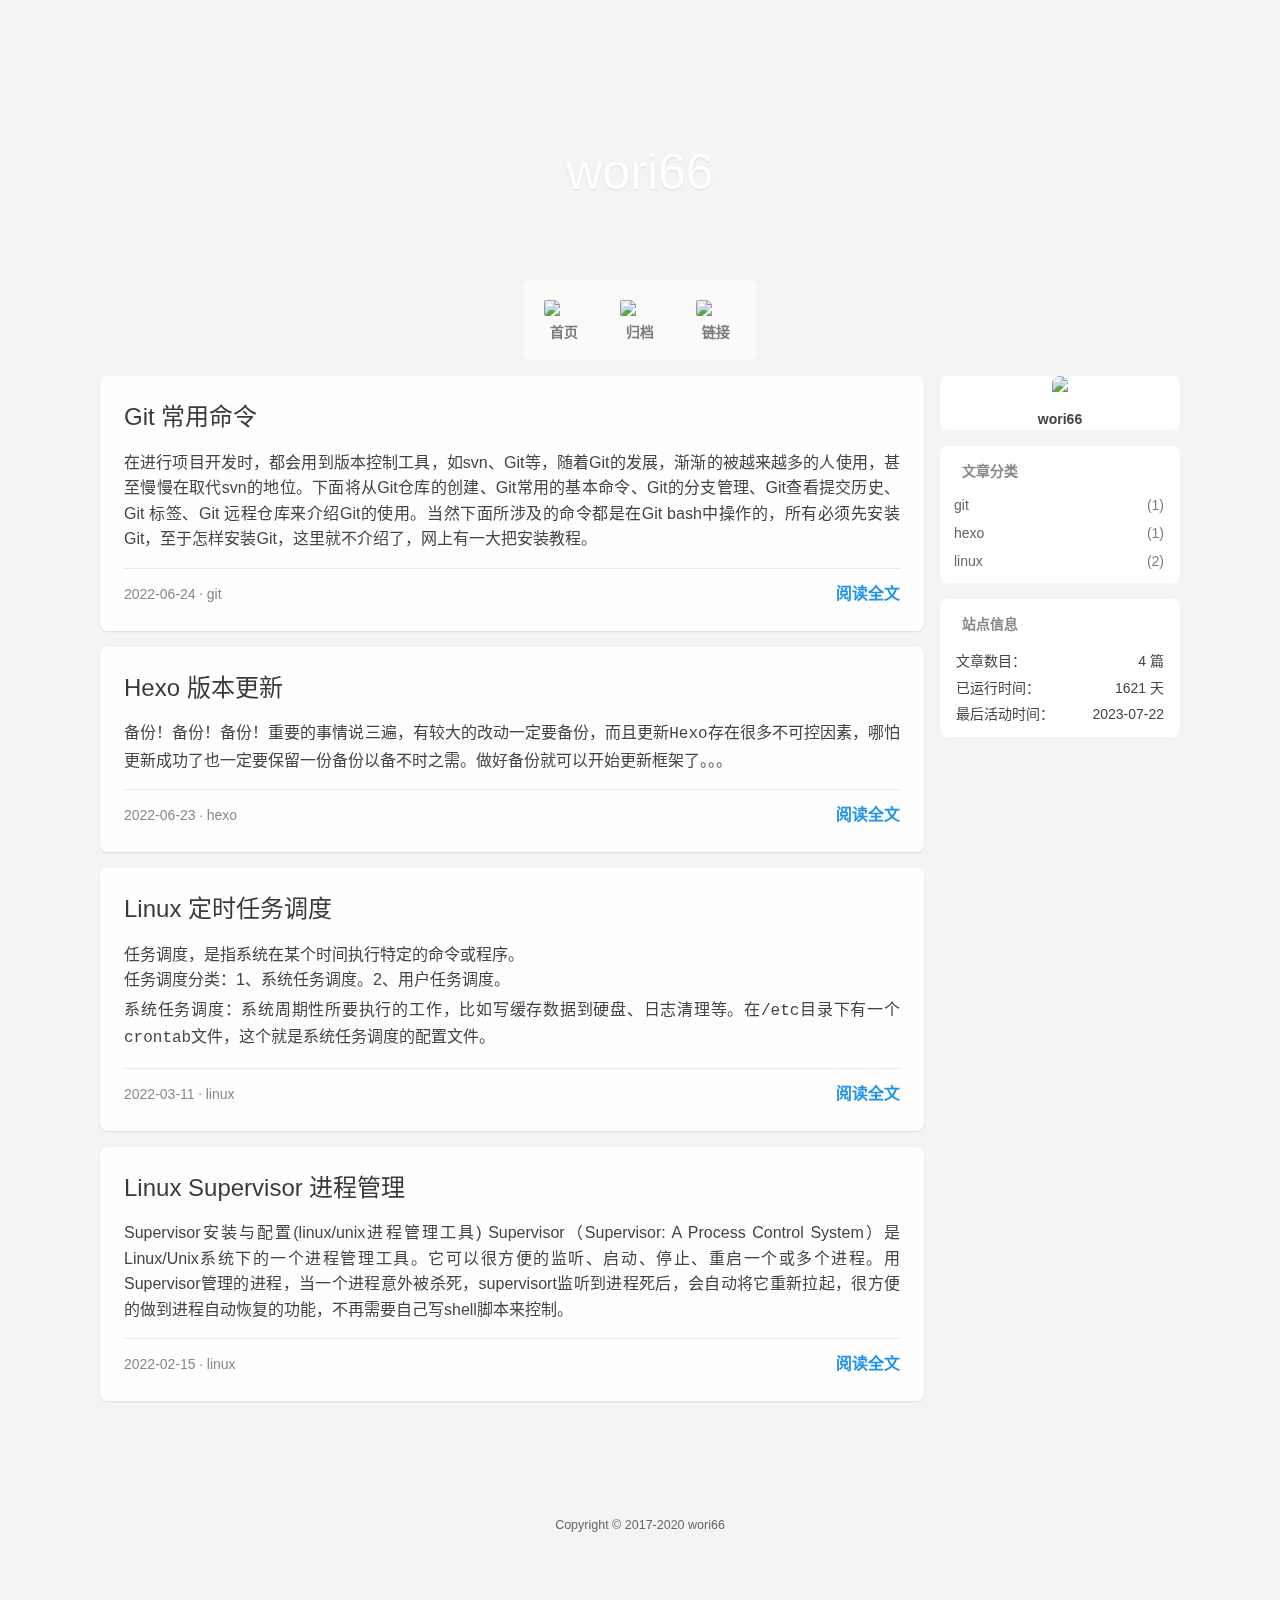
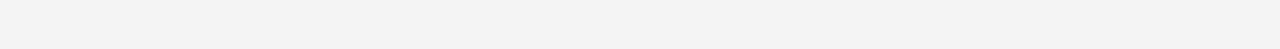
==== index.html @ 9db19bb3 "Site updated: 2023-07-22 08:38:24" ====
<!DOCTYPE html>
<html lang="zh-CN">
    <head hexo-theme='https://github.com/volantis-x/hexo-theme-volantis/#5.7.7'>
  <meta name="generator" content="Hexo 6.3.0">
  <meta name="Volantis" content="5.7.7">
  <meta charset="utf-8">
  <!-- SEO相关 -->
  <meta name="robots" content="index,follow">
  <link rel="canonical" href="https://www.wori66.com/"/>
  <!-- 渲染优化 -->
    <meta http-equiv='x-dns-prefetch-control' content='on' />
      <link rel='dns-prefetch' href='https://unpkg.com'>
      <link rel="preconnect" href="https://unpkg.com" crossorigin>
  <meta name="renderer" content="webkit">
  <meta name="force-rendering" content="webkit">
  <meta http-equiv="X-UA-Compatible" content="IE=Edge,chrome=1">
    <meta http-equiv="Content-Security-Policy" content=" default-src 'self' https:; block-all-mixed-content; upgrade-insecure-requests; base-uri 'self' https:; form-action 'self' https:; worker-src 'self' https:; connect-src 'self' https: *; img-src 'self' data: https: *; media-src 'self' https: *; font-src 'self' data: https: *; frame-src 'self' https: *; manifest-src 'self' https: *; child-src https:; script-src 'self' https: 'unsafe-inline' *; style-src 'self' https: 'unsafe-inline' *; ">
  <meta name="HandheldFriendly" content="True" >
  <meta name="apple-mobile-web-app-capable" content="yes">
  <meta name="viewport" content="width=device-width, initial-scale=1, maximum-scale=5">
  <meta content="black-translucent" name="apple-mobile-web-app-status-bar-style">
  <meta content="telephone=no" name="format-detection">
  <!-- import head_begin begin -->
  <!-- import head_begin end -->
  <!-- Custom Files headBegin begin-->
  
  <!-- Custom Files headBegin end-->
    <link rel="shortcut icon" type='image/x-icon' href="https://miniores.wori66.com/wori66/favicon.ico">
  <link rel="preload" href="/css/style.css" as="style">
  <link rel="preload" href="https://unpkg.com/volantis-static@0.0.1654736714924/media/fonts/VarelaRound/VarelaRound-Regular.ttf" as="font" type="font/ttf" crossorigin="anonymous">
<link rel="preload" href="https://unpkg.com/volantis-static@0.0.1654736714924/media/fonts/UbuntuMono/UbuntuMono-Regular.ttf" as="font" type="font/ttf" crossorigin="anonymous">

  <!-- feed -->
  <!-- 页面元数据 -->
  <title>wori66</title>
  <meta name="keywords" content="">
  <meta desc name="description" content="wori66 - wori66 - wori66">
  <meta property="og:type" content="website">
<meta property="og:title" content="wori66">
<meta property="og:url" content="https://www.wori66.com/index.html">
<meta property="og:site_name" content="wori66">
<meta property="og:locale" content="zh_CN">
<meta property="og:image" content="https://unpkg.com/volantis-static@0.0.1654736714924/media/org.volantis/blog/favicon/android-chrome-192x192.png">
<meta property="article:author" content="wori66">
<meta name="twitter:card" content="summary">
<meta name="twitter:image" content="https://unpkg.com/volantis-static@0.0.1654736714924/media/org.volantis/blog/favicon/android-chrome-192x192.png">
  <style>
    /* 首屏样式 */
    #safearea {
  display: none;
}
:root {
  --color-site-body: #f4f4f4;
  --color-site-bg: #f4f4f4;
  --color-site-inner: #fff;
  --color-site-footer: #666;
  --color-card: #fff;
  --color-text: #444;
  --color-block: #f6f6f6;
  --color-inlinecode: #c74f00;
  --color-codeblock: #fff7ea;
  --color-h1: #3a3a3a;
  --color-h2: #3a3a3a;
  --color-h3: #333;
  --color-h4: #444;
  --color-h5: #555;
  --color-h6: #666;
  --color-p: #444;
  --color-list: #666;
  --color-list-hl: #30ad91;
  --color-meta: #888;
  --color-read-bkg: #e0d8c8;
  --color-read-post: #f8f1e2;
  --color-copyright-bkg: #f5f5f5;
}
* {
  box-sizing: border-box;
  -webkit-box-sizing: border-box;
  -moz-box-sizing: border-box;
  outline: none;
  margin: 0;
  padding: 0;
}
*::-webkit-scrollbar {
  height: 4px;
  width: 4px;
}
*::-webkit-scrollbar-track-piece {
  background: transparent;
}
*::-webkit-scrollbar-thumb {
  background: #3dd9b6;
  cursor: pointer;
  border-radius: 2px;
  -webkit-border-radius: 2px;
}
*::-webkit-scrollbar-thumb:hover {
  background: #ff5722;
}
html {
  color: var(--color-text);
  width: 100%;
  height: 100%;
  font-family: UbuntuMono, "Varela Round", "PingFang SC", "Microsoft YaHei", Helvetica, Arial, Menlo, Monaco, monospace, sans-serif;
  font-size: 16px;
}
html >::-webkit-scrollbar {
  height: 4px;
  width: 4px;
}
html >::-webkit-scrollbar-track-piece {
  background: transparent;
}
html >::-webkit-scrollbar-thumb {
  background: #3dd9b6;
  cursor: pointer;
  border-radius: 2px;
  -webkit-border-radius: 2px;
}
html >::-webkit-scrollbar-thumb:hover {
  background: #ff5722;
}
body {
  background-color: var(--color-site-body);
  text-rendering: optimizelegibility;
  -webkit-tap-highlight-color: rgba(0,0,0,0);
  line-height: 1.6;
  -webkit-text-size-adjust: 100%;
  -ms-text-size-adjust: 100%;
}
body.modal-active {
  overflow: hidden;
}
@media screen and (max-width: 680px) {
  body.modal-active {
    position: fixed;
    top: 0;
    right: 0;
    bottom: 0;
    left: 0;
  }
}
a {
  color: #2092ec;
  cursor: pointer;
  text-decoration: none;
  transition: all 0.28s ease;
  -webkit-transition: all 0.28s ease;
  -khtml-transition: all 0.28s ease;
  -moz-transition: all 0.28s ease;
  -o-transition: all 0.28s ease;
  -ms-transition: all 0.28s ease;
}
a:hover {
  color: #ff5722;
}
a:active,
a:hover {
  outline: 0;
}
ul,
ol {
  padding-left: 0;
}
ul li,
ol li {
  list-style: none;
}
header {
  display: -webkit-box /* OLD - iOS 6-, Safari 3.1-6 */;
  display: -moz-box /* OLD - Firefox 19- (buggy but mostly works) */;
  display: block;
}
img {
  border: 0;
  background: none;
  max-width: 100%;
}
svg:not(:root) {
  overflow: hidden;
}
hr {
  -moz-box-sizing: content-box;
  box-sizing: content-box;
  -webkit-box-sizing: content-box;
  -moz-box-sizing: content-box;
  height: 0;
  border: 0;
  border-radius: 1px;
  -webkit-border-radius: 1px;
  border-bottom: 1px solid rgba(68,68,68,0.1);
}
button,
input {
  color: inherit;
  font: inherit;
  margin: 0;
}
button {
  overflow: visible;
  text-transform: none;
  -webkit-appearance: button;
  cursor: pointer;
}
@supports (backdrop-filter: blur(20px)) {
  .blur {
    background: rgba(255,255,255,0.9) !important;
    backdrop-filter: saturate(200%) blur(20px);
  }
}
.shadow {
  box-shadow: 0 1px 2px 0px rgba(0,0,0,0.1);
  -webkit-box-shadow: 0 1px 2px 0px rgba(0,0,0,0.1);
}
.shadow.floatable {
  transition: all 0.28s ease;
  -webkit-transition: all 0.28s ease;
  -khtml-transition: all 0.28s ease;
  -moz-transition: all 0.28s ease;
  -o-transition: all 0.28s ease;
  -ms-transition: all 0.28s ease;
}
.shadow.floatable:hover {
  box-shadow: 0 2px 4px 0px rgba(0,0,0,0.1), 0 4px 8px 0px rgba(0,0,0,0.1), 0 8px 16px 0px rgba(0,0,0,0.1);
  -webkit-box-shadow: 0 2px 4px 0px rgba(0,0,0,0.1), 0 4px 8px 0px rgba(0,0,0,0.1), 0 8px 16px 0px rgba(0,0,0,0.1);
}
#l_cover {
  min-height: 64px;
}
.cover-wrapper {
  top: 0;
  left: 0;
  max-width: 100%;
  height: 100vh;
  display: -webkit-box /* OLD - iOS 6-, Safari 3.1-6 */;
  display: -moz-box /* OLD - Firefox 19- (buggy but mostly works) */;
  display: -ms-flexbox /* TWEENER - IE 10 */;
  display: -webkit-flex /* NEW - Chrome */;
  display: flex /* NEW, Spec - Opera 12.1, Firefox 20+ */;
  display: flex;
  flex-wrap: nowrap;
  -webkit-flex-wrap: nowrap;
  -khtml-flex-wrap: nowrap;
  -moz-flex-wrap: nowrap;
  -o-flex-wrap: nowrap;
  -ms-flex-wrap: nowrap;
  -webkit-box-direction: normal;
  -moz-box-direction: normal;
  -webkit-box-orient: vertical;
  -moz-box-orient: vertical;
  -webkit-flex-direction: column;
  -ms-flex-direction: column;
  flex-direction: column;
  align-items: center;
  align-self: center;
  align-content: center;
  color: var(--color-site-inner);
  padding: 0 16px;
  user-select: none;
  -webkit-user-select: none;
  -moz-user-select: none;
  -ms-user-select: none;
  position: relative;
  overflow: hidden;
  margin-bottom: -100px;
}
.cover-wrapper .cover-bg {
  position: absolute;
  width: 100%;
  height: 100%;
  background-position: center;
  background-size: cover;
  -webkit-background-size: cover;
  -moz-background-size: cover;
}
.cover-wrapper .cover-bg.lazyload:not(.loaded) {
  opacity: 0;
  -webkit-opacity: 0;
  -moz-opacity: 0;
}
.cover-wrapper .cover-bg.lazyload.loaded {
  animation-delay: 0s;
  animation-duration: 0.5s;
  animation-fill-mode: forwards;
  animation-timing-function: ease-out;
  animation-name: fadeIn;
}
@-moz-keyframes fadeIn {
  0% {
    opacity: 0;
    -webkit-opacity: 0;
    -moz-opacity: 0;
    filter: blur(12px);
    transform: scale(1.02);
    -webkit-transform: scale(1.02);
    -khtml-transform: scale(1.02);
    -moz-transform: scale(1.02);
    -o-transform: scale(1.02);
    -ms-transform: scale(1.02);
  }
  100% {
    opacity: 1;
    -webkit-opacity: 1;
    -moz-opacity: 1;
  }
}
@-webkit-keyframes fadeIn {
  0% {
    opacity: 0;
    -webkit-opacity: 0;
    -moz-opacity: 0;
    filter: blur(12px);
    transform: scale(1.02);
    -webkit-transform: scale(1.02);
    -khtml-transform: scale(1.02);
    -moz-transform: scale(1.02);
    -o-transform: scale(1.02);
    -ms-transform: scale(1.02);
  }
  100% {
    opacity: 1;
    -webkit-opacity: 1;
    -moz-opacity: 1;
  }
}
@-o-keyframes fadeIn {
  0% {
    opacity: 0;
    -webkit-opacity: 0;
    -moz-opacity: 0;
    filter: blur(12px);
    transform: scale(1.02);
    -webkit-transform: scale(1.02);
    -khtml-transform: scale(1.02);
    -moz-transform: scale(1.02);
    -o-transform: scale(1.02);
    -ms-transform: scale(1.02);
  }
  100% {
    opacity: 1;
    -webkit-opacity: 1;
    -moz-opacity: 1;
  }
}
@keyframes fadeIn {
  0% {
    opacity: 0;
    -webkit-opacity: 0;
    -moz-opacity: 0;
    filter: blur(12px);
    transform: scale(1.02);
    -webkit-transform: scale(1.02);
    -khtml-transform: scale(1.02);
    -moz-transform: scale(1.02);
    -o-transform: scale(1.02);
    -ms-transform: scale(1.02);
  }
  100% {
    opacity: 1;
    -webkit-opacity: 1;
    -moz-opacity: 1;
  }
}
.cover-wrapper .cover-body {
  z-index: 1;
  position: relative;
  width: 100%;
  height: 100%;
}
.cover-wrapper#full {
  height: calc(100vh + 100px);
  padding-bottom: 100px;
}
.cover-wrapper#half {
  max-height: 640px;
  min-height: 400px;
  height: calc(36vh - 64px + 200px);
}
.cover-wrapper #scroll-down {
  width: 100%;
  height: 64px;
  position: absolute;
  bottom: 100px;
  text-align: center;
  cursor: pointer;
}
.cover-wrapper #scroll-down .scroll-down-effects {
  color: #fff;
  font-size: 24px;
  line-height: 64px;
  position: absolute;
  width: 24px;
  left: calc(50% - 12px);
  text-shadow: 0 1px 2px rgba(0,0,0,0.1);
  animation: scroll-down-effect 1.5s infinite;
  -webkit-animation: scroll-down-effect 1.5s infinite;
  -khtml-animation: scroll-down-effect 1.5s infinite;
  -moz-animation: scroll-down-effect 1.5s infinite;
  -o-animation: scroll-down-effect 1.5s infinite;
  -ms-animation: scroll-down-effect 1.5s infinite;
}
@-moz-keyframes scroll-down-effect {
  0% {
    top: 0;
    opacity: 1;
    -webkit-opacity: 1;
    -moz-opacity: 1;
  }
  50% {
    top: -16px;
    opacity: 0.4;
    -webkit-opacity: 0.4;
    -moz-opacity: 0.4;
  }
  100% {
    top: 0;
    opacity: 1;
    -webkit-opacity: 1;
    -moz-opacity: 1;
  }
}
@-webkit-keyframes scroll-down-effect {
  0% {
    top: 0;
    opacity: 1;
    -webkit-opacity: 1;
    -moz-opacity: 1;
  }
  50% {
    top: -16px;
    opacity: 0.4;
    -webkit-opacity: 0.4;
    -moz-opacity: 0.4;
  }
  100% {
    top: 0;
    opacity: 1;
    -webkit-opacity: 1;
    -moz-opacity: 1;
  }
}
@-o-keyframes scroll-down-effect {
  0% {
    top: 0;
    opacity: 1;
    -webkit-opacity: 1;
    -moz-opacity: 1;
  }
  50% {
    top: -16px;
    opacity: 0.4;
    -webkit-opacity: 0.4;
    -moz-opacity: 0.4;
  }
  100% {
    top: 0;
    opacity: 1;
    -webkit-opacity: 1;
    -moz-opacity: 1;
  }
}
@keyframes scroll-down-effect {
  0% {
    top: 0;
    opacity: 1;
    -webkit-opacity: 1;
    -moz-opacity: 1;
  }
  50% {
    top: -16px;
    opacity: 0.4;
    -webkit-opacity: 0.4;
    -moz-opacity: 0.4;
  }
  100% {
    top: 0;
    opacity: 1;
    -webkit-opacity: 1;
    -moz-opacity: 1;
  }
}
.cover-wrapper .cover-body {
  margin-top: 64px;
  margin-bottom: 100px;
}
.cover-wrapper .cover-body,
.cover-wrapper .cover-body .top,
.cover-wrapper .cover-body .bottom {
  display: -webkit-box /* OLD - iOS 6-, Safari 3.1-6 */;
  display: -moz-box /* OLD - Firefox 19- (buggy but mostly works) */;
  display: -ms-flexbox /* TWEENER - IE 10 */;
  display: -webkit-flex /* NEW - Chrome */;
  display: flex /* NEW, Spec - Opera 12.1, Firefox 20+ */;
  display: flex;
  -webkit-box-direction: normal;
  -moz-box-direction: normal;
  -webkit-box-orient: vertical;
  -moz-box-orient: vertical;
  -webkit-flex-direction: column;
  -ms-flex-direction: column;
  flex-direction: column;
  align-items: center;
  justify-content: center;
  -webkit-justify-content: center;
  -khtml-justify-content: center;
  -moz-justify-content: center;
  -o-justify-content: center;
  -ms-justify-content: center;
  max-width: 100%;
}
.cover-wrapper .cover-body .bottom {
  margin-top: 32px;
}
.cover-wrapper .cover-body .title {
  font-family: "Varela Round", "PingFang SC", "Microsoft YaHei", Helvetica, Arial, Helvetica, monospace;
  font-size: 3.125rem;
  line-height: 1.2;
  text-shadow: 0 1px 2px rgba(0,0,0,0.1);
}
.cover-wrapper .cover-body .subtitle {
  font-size: 20px;
}
.cover-wrapper .cover-body .logo {
  max-height: 120px;
  max-width: calc(100% - 4 * 16px);
}
@media screen and (min-height: 1024px) {
  .cover-wrapper .cover-body .title {
    font-size: 3rem;
  }
  .cover-wrapper .cover-body .subtitle {
    font-size: 1.05rem;
  }
  .cover-wrapper .cover-body .logo {
    max-height: 150px;
  }
}
.cover-wrapper .cover-body .m_search {
  position: relative;
  max-width: calc(100% - 16px);
  width: 320px;
  vertical-align: middle;
}
.cover-wrapper .cover-body .m_search .form {
  position: relative;
  display: -webkit-box /* OLD - iOS 6-, Safari 3.1-6 */;
  display: -moz-box /* OLD - Firefox 19- (buggy but mostly works) */;
  display: block;
  width: 100%;
}
.cover-wrapper .cover-body .m_search .icon,
.cover-wrapper .cover-body .m_search .input {
  transition: all 0.28s ease;
  -webkit-transition: all 0.28s ease;
  -khtml-transition: all 0.28s ease;
  -moz-transition: all 0.28s ease;
  -o-transition: all 0.28s ease;
  -ms-transition: all 0.28s ease;
}
.cover-wrapper .cover-body .m_search .icon {
  position: absolute;
  display: -webkit-box /* OLD - iOS 6-, Safari 3.1-6 */;
  display: -moz-box /* OLD - Firefox 19- (buggy but mostly works) */;
  display: block;
  line-height: 2.5rem;
  width: 32px;
  top: 0;
  left: 5px;
  color: rgba(68,68,68,0.75);
}
.cover-wrapper .cover-body .m_search .input {
  display: -webkit-box /* OLD - iOS 6-, Safari 3.1-6 */;
  display: -moz-box /* OLD - Firefox 19- (buggy but mostly works) */;
  display: block;
  height: 2.5rem;
  width: 100%;
  box-shadow: none;
  -webkit-box-shadow: none;
  box-sizing: border-box;
  -webkit-box-sizing: border-box;
  -moz-box-sizing: border-box;
  font-size: 0.875rem;
  -webkit-appearance: none;
  padding-left: 36px;
  border-radius: 1.4rem;
  -webkit-border-radius: 1.4rem;
  background: rgba(255,255,255,0.6);
  backdrop-filter: blur(10px);
  border: none;
  color: var(--color-text);
}
@media screen and (max-width: 500px) {
  .cover-wrapper .cover-body .m_search .input {
    padding-left: 36px;
  }
}
.cover-wrapper .cover-body .m_search .input:hover {
  background: rgba(255,255,255,0.8);
}
.cover-wrapper .cover-body .m_search .input:focus {
  background: #fff;
}
.cover-wrapper .list-h {
  display: -webkit-box /* OLD - iOS 6-, Safari 3.1-6 */;
  display: -moz-box /* OLD - Firefox 19- (buggy but mostly works) */;
  display: -ms-flexbox /* TWEENER - IE 10 */;
  display: -webkit-flex /* NEW - Chrome */;
  display: flex /* NEW, Spec - Opera 12.1, Firefox 20+ */;
  display: flex;
  -webkit-box-direction: normal;
  -moz-box-direction: normal;
  -webkit-box-orient: horizontal;
  -moz-box-orient: horizontal;
  -webkit-flex-direction: row;
  -ms-flex-direction: row;
  flex-direction: row;
  flex-wrap: wrap;
  -webkit-flex-wrap: wrap;
  -khtml-flex-wrap: wrap;
  -moz-flex-wrap: wrap;
  -o-flex-wrap: wrap;
  -ms-flex-wrap: wrap;
  align-items: stretch;
  border-radius: 4px;
  -webkit-border-radius: 4px;
  user-select: none;
  -webkit-user-select: none;
  -moz-user-select: none;
  -ms-user-select: none;
}
.cover-wrapper .list-h a {
  -webkit-box-flex: 1;
  -moz-box-flex: 1;
  -webkit-flex: 1 0;
  -ms-flex: 1 0;
  flex: 1 0;
  display: -webkit-box /* OLD - iOS 6-, Safari 3.1-6 */;
  display: -moz-box /* OLD - Firefox 19- (buggy but mostly works) */;
  display: -ms-flexbox /* TWEENER - IE 10 */;
  display: -webkit-flex /* NEW - Chrome */;
  display: flex /* NEW, Spec - Opera 12.1, Firefox 20+ */;
  display: flex;
  font-weight: 600;
}
.cover-wrapper .list-h a img {
  display: -webkit-box /* OLD - iOS 6-, Safari 3.1-6 */;
  display: -moz-box /* OLD - Firefox 19- (buggy but mostly works) */;
  display: block;
  border-radius: 2px;
  -webkit-border-radius: 2px;
  margin: 4px;
  min-width: 40px;
  max-width: 44px;
}
@media screen and (max-width: 768px) {
  .cover-wrapper .list-h a img {
    min-width: 36px;
    max-width: 40px;
  }
}
@media screen and (max-width: 500px) {
  .cover-wrapper .list-h a img {
    margin: 2px 4px;
    min-width: 32px;
    max-width: 36px;
  }
}
@media screen and (max-width: 375px) {
  .cover-wrapper .list-h a img {
    min-width: 28px;
    max-width: 32px;
  }
}
.cover-wrapper {
  max-width: 100%;
}
.cover-wrapper.search .bottom .menu {
  margin-top: 16px;
}
.cover-wrapper.search .bottom .menu .list-h a {
  white-space: nowrap;
  -webkit-box-direction: normal;
  -moz-box-direction: normal;
  -webkit-box-orient: horizontal;
  -moz-box-orient: horizontal;
  -webkit-flex-direction: row;
  -ms-flex-direction: row;
  flex-direction: row;
  align-items: baseline;
  padding: 2px;
  margin: 4px;
  color: var(--color-site-inner);
  opacity: 0.75;
  -webkit-opacity: 0.75;
  -moz-opacity: 0.75;
  text-shadow: 0 1px 2px rgba(0,0,0,0.05);
  border-bottom: 2px solid transparent;
}
.cover-wrapper.search .bottom .menu .list-h a i {
  margin-right: 4px;
}
.cover-wrapper.search .bottom .menu .list-h a p {
  font-size: 0.9375rem;
}
.cover-wrapper.search .bottom .menu .list-h a:hover,
.cover-wrapper.search .bottom .menu .list-h a.active,
.cover-wrapper.search .bottom .menu .list-h a:active {
  opacity: 1;
  -webkit-opacity: 1;
  -moz-opacity: 1;
  border-bottom: 2px solid var(--color-site-inner);
}
.cover-wrapper.dock .menu,
.cover-wrapper.featured .menu,
.cover-wrapper.focus .menu {
  border-radius: 6px;
  -webkit-border-radius: 6px;
}
.cover-wrapper.dock .menu .list-h a,
.cover-wrapper.featured .menu .list-h a,
.cover-wrapper.focus .menu .list-h a {
  -webkit-box-direction: normal;
  -moz-box-direction: normal;
  -webkit-box-orient: vertical;
  -moz-box-orient: vertical;
  -webkit-flex-direction: column;
  -ms-flex-direction: column;
  flex-direction: column;
  align-items: center;
  padding: 12px;
  line-height: 24px;
  border-radius: 4px;
  -webkit-border-radius: 4px;
  border-bottom: none;
  text-align: center;
  align-content: flex-end;
  color: rgba(68,68,68,0.7);
  font-size: 1.5rem;
}
@media screen and (max-width: 500px) {
  .cover-wrapper.dock .menu .list-h a,
  .cover-wrapper.featured .menu .list-h a,
  .cover-wrapper.focus .menu .list-h a {
    padding: 12px 8px;
  }
}
.cover-wrapper.dock .menu .list-h a i,
.cover-wrapper.featured .menu .list-h a i,
.cover-wrapper.focus .menu .list-h a i {
  margin: 8px;
}
.cover-wrapper.dock .menu .list-h a p,
.cover-wrapper.featured .menu .list-h a p,
.cover-wrapper.focus .menu .list-h a p {
  font-size: 0.875rem;
}
.cover-wrapper.dock .menu .list-h a.active,
.cover-wrapper.featured .menu .list-h a.active,
.cover-wrapper.focus .menu .list-h a.active {
  background: var(--color-card);
  backdrop-filter: none;
}
.cover-wrapper.dock .menu .list-h a.active i,
.cover-wrapper.featured .menu .list-h a.active i,
.cover-wrapper.focus .menu .list-h a.active i,
.cover-wrapper.dock .menu .list-h a.active i+p,
.cover-wrapper.featured .menu .list-h a.active i+p,
.cover-wrapper.focus .menu .list-h a.active i+p {
  color: #3dd9b6;
}
.cover-wrapper.dock .menu .list-h a.active img+p,
.cover-wrapper.featured .menu .list-h a.active img+p,
.cover-wrapper.focus .menu .list-h a.active img+p {
  color: var(--color-text);
}
.cover-wrapper.dock .menu .list-h a:hover,
.cover-wrapper.featured .menu .list-h a:hover,
.cover-wrapper.focus .menu .list-h a:hover {
  background: var(--color-card);
}
.cover-wrapper.dock .top {
  margin-bottom: 48px;
}
.cover-wrapper.dock .menu {
  background: rgba(255,255,255,0.5);
  position: absolute;
  bottom: 0;
  max-width: 100%;
}
.cover-wrapper.dock .menu .list-h {
  flex-wrap: nowrap;
  -webkit-flex-wrap: nowrap;
  -khtml-flex-wrap: nowrap;
  -moz-flex-wrap: nowrap;
  -o-flex-wrap: nowrap;
  -ms-flex-wrap: nowrap;
  margin: 4px;
}
.cover-wrapper.dock .menu .list-h a+a {
  margin-left: 4px;
}
@media screen and (max-width: 500px) {
  .cover-wrapper.dock .menu .list-h {
    overflow-x: scroll;
  }
  .cover-wrapper.dock .menu .list-h::-webkit-scrollbar {
    height: 0;
    width: 0;
  }
  .cover-wrapper.dock .menu .list-h::-webkit-scrollbar-track-piece {
    background: transparent;
  }
  .cover-wrapper.dock .menu .list-h::-webkit-scrollbar-thumb {
    background: #3dd9b6;
    cursor: pointer;
    border-radius: 0;
    -webkit-border-radius: 0;
  }
  .cover-wrapper.dock .menu .list-h::-webkit-scrollbar-thumb:hover {
    background: #ff5722;
  }
}
@supports (backdrop-filter: blur(20px)) {
  .cover-wrapper.dock .menu {
    background: rgba(255,255,255,0.5);
    backdrop-filter: saturate(200%) blur(20px);
  }
}
@font-face {
  font-family: 'UbuntuMono';
  src: url("https://unpkg.com/volantis-static@0.0.1654736714924/media/fonts/UbuntuMono/UbuntuMono-Regular.ttf");
  font-weight: 'normal';
  font-style: 'normal';
  font-display: swap;
}
@font-face {
  font-family: 'Varela Round';
  src: url("https://unpkg.com/volantis-static@0.0.1654736714924/media/fonts/VarelaRound/VarelaRound-Regular.ttf");
  font-weight: 'normal';
  font-style: 'normal';
  font-display: swap;
}
.l_header {
  position: fixed;
  z-index: 1000;
  top: 0;
  width: 100%;
  height: 64px;
  background: var(--color-card);
  box-shadow: 0 1px 2px 0px rgba(0,0,0,0.1);
  -webkit-box-shadow: 0 1px 2px 0px rgba(0,0,0,0.1);
}
.l_header.auto {
  transition: opacity 0.4s ease;
  -webkit-transition: opacity 0.4s ease;
  -khtml-transition: opacity 0.4s ease;
  -moz-transition: opacity 0.4s ease;
  -o-transition: opacity 0.4s ease;
  -ms-transition: opacity 0.4s ease;
  visibility: hidden;
}
.l_header.auto.show {
  opacity: 1 !important;
  -webkit-opacity: 1 !important;
  -moz-opacity: 1 !important;
  visibility: visible;
}
.l_header .container {
  margin-left: 16px;
  margin-right: 16px;
}
.l_header #wrapper {
  height: 100%;
  user-select: none;
  -webkit-user-select: none;
  -moz-user-select: none;
  -ms-user-select: none;
}
.l_header #wrapper .nav-main,
.l_header #wrapper .nav-sub {
  display: -webkit-box /* OLD - iOS 6-, Safari 3.1-6 */;
  display: -moz-box /* OLD - Firefox 19- (buggy but mostly works) */;
  display: -ms-flexbox /* TWEENER - IE 10 */;
  display: -webkit-flex /* NEW - Chrome */;
  display: flex /* NEW, Spec - Opera 12.1, Firefox 20+ */;
  display: flex;
  flex-wrap: nowrap;
  -webkit-flex-wrap: nowrap;
  -khtml-flex-wrap: nowrap;
  -moz-flex-wrap: nowrap;
  -o-flex-wrap: nowrap;
  -ms-flex-wrap: nowrap;
  justify-content: space-between;
  -webkit-justify-content: space-between;
  -khtml-justify-content: space-between;
  -moz-justify-content: space-between;
  -o-justify-content: space-between;
  -ms-justify-content: space-between;
  align-items: center;
}
.l_header #wrapper .nav-main {
  transition: all 0.28s ease;
  -webkit-transition: all 0.28s ease;
  -khtml-transition: all 0.28s ease;
  -moz-transition: all 0.28s ease;
  -o-transition: all 0.28s ease;
  -ms-transition: all 0.28s ease;
}
.l_header #wrapper.sub .nav-main {
  transform: translateY(-64px);
  -webkit-transform: translateY(-64px);
  -khtml-transform: translateY(-64px);
  -moz-transform: translateY(-64px);
  -o-transform: translateY(-64px);
  -ms-transform: translateY(-64px);
}
.l_header #wrapper .nav-sub {
  transition: all 0.28s ease;
  -webkit-transition: all 0.28s ease;
  -khtml-transition: all 0.28s ease;
  -moz-transition: all 0.28s ease;
  -o-transition: all 0.28s ease;
  -ms-transition: all 0.28s ease;
  opacity: 0;
  -webkit-opacity: 0;
  -moz-opacity: 0;
  height: 64px;
  width: calc(100% - 2 * 16px);
  position: absolute;
}
.l_header #wrapper .nav-sub ::-webkit-scrollbar {
  display: -webkit-box /* OLD - iOS 6-, Safari 3.1-6 */;
  display: -moz-box /* OLD - Firefox 19- (buggy but mostly works) */;
  display: none;
}
@media screen and (min-width: 2048px) {
  .l_header #wrapper .nav-sub {
    max-width: 55vw;
    margin: auto;
  }
}
.l_header #wrapper.sub .nav-sub {
  opacity: 1;
  -webkit-opacity: 1;
  -moz-opacity: 1;
}
.l_header #wrapper .title {
  position: relative;
  color: var(--color-text);
  padding-left: 24px;
  max-height: 64px;
}
.l_header #wrapper .nav-main .title {
  white-space: nowrap;
  overflow: hidden;
  text-overflow: ellipsis;
  flex-shrink: 0;
  line-height: 64px;
  padding: 0 24px;
  font-size: 1.25rem;
  font-family: "Varela Round", "PingFang SC", "Microsoft YaHei", Helvetica, Arial, Helvetica, monospace;
}
.l_header #wrapper .nav-main .title img {
  height: 64px;
}
.l_header .nav-sub {
  max-width: 1080px;
  margin: auto;
}
.l_header .nav-sub .title {
  font-weight: bold;
  font-family: UbuntuMono, "Varela Round", "PingFang SC", "Microsoft YaHei", Helvetica, Arial, Menlo, Monaco, monospace, sans-serif;
  line-height: 1.2;
  max-height: 64px;
  white-space: normal;
  flex-shrink: 1;
}
.l_header .switcher {
  display: -webkit-box /* OLD - iOS 6-, Safari 3.1-6 */;
  display: -moz-box /* OLD - Firefox 19- (buggy but mostly works) */;
  display: none;
  line-height: 64px;
  align-items: center;
}
.l_header .switcher .s-toc {
  display: -webkit-box /* OLD - iOS 6-, Safari 3.1-6 */;
  display: -moz-box /* OLD - Firefox 19- (buggy but mostly works) */;
  display: none;
}
@media screen and (max-width: 768px) {
  .l_header .switcher .s-toc {
    display: -webkit-box /* OLD - iOS 6-, Safari 3.1-6 */;
    display: -moz-box /* OLD - Firefox 19- (buggy but mostly works) */;
    display: -ms-flexbox /* TWEENER - IE 10 */;
    display: -webkit-flex /* NEW - Chrome */;
    display: flex /* NEW, Spec - Opera 12.1, Firefox 20+ */;
    display: flex;
  }
}
.l_header .switcher >li {
  height: 48px;
  transition: all 0.28s ease;
  -webkit-transition: all 0.28s ease;
  -khtml-transition: all 0.28s ease;
  -moz-transition: all 0.28s ease;
  -o-transition: all 0.28s ease;
  -ms-transition: all 0.28s ease;
  margin: 2px;
}
@media screen and (max-width: 500px) {
  .l_header .switcher >li {
    margin: 0 1px;
    height: 48px;
  }
}
.l_header .switcher >li >a {
  display: -webkit-box /* OLD - iOS 6-, Safari 3.1-6 */;
  display: -moz-box /* OLD - Firefox 19- (buggy but mostly works) */;
  display: -ms-flexbox /* TWEENER - IE 10 */;
  display: -webkit-flex /* NEW - Chrome */;
  display: flex /* NEW, Spec - Opera 12.1, Firefox 20+ */;
  display: flex;
  justify-content: center;
  -webkit-justify-content: center;
  -khtml-justify-content: center;
  -moz-justify-content: center;
  -o-justify-content: center;
  -ms-justify-content: center;
  align-items: center;
  width: 48px;
  height: 48px;
  padding: 0.85em 1.1em;
  border-radius: 100px;
  -webkit-border-radius: 100px;
  border: none;
  transition: all 0.28s ease;
  -webkit-transition: all 0.28s ease;
  -khtml-transition: all 0.28s ease;
  -moz-transition: all 0.28s ease;
  -o-transition: all 0.28s ease;
  -ms-transition: all 0.28s ease;
  color: #3dd9b6;
}
.l_header .switcher >li >a:hover {
  border: none;
}
.l_header .switcher >li >a.active,
.l_header .switcher >li >a:active {
  border: none;
  background: var(--color-site-bg);
}
@media screen and (max-width: 500px) {
  .l_header .switcher >li >a {
    width: 36px;
    height: 48px;
  }
}
.l_header .nav-sub .switcher {
  display: -webkit-box /* OLD - iOS 6-, Safari 3.1-6 */;
  display: -moz-box /* OLD - Firefox 19- (buggy but mostly works) */;
  display: -ms-flexbox /* TWEENER - IE 10 */;
  display: -webkit-flex /* NEW - Chrome */;
  display: flex /* NEW, Spec - Opera 12.1, Firefox 20+ */;
  display: flex;
}
.l_header .m_search {
  display: -webkit-box /* OLD - iOS 6-, Safari 3.1-6 */;
  display: -moz-box /* OLD - Firefox 19- (buggy but mostly works) */;
  display: -ms-flexbox /* TWEENER - IE 10 */;
  display: -webkit-flex /* NEW - Chrome */;
  display: flex /* NEW, Spec - Opera 12.1, Firefox 20+ */;
  display: flex;
  height: 64px;
  width: 240px;
  transition: all 0.28s ease;
  -webkit-transition: all 0.28s ease;
  -khtml-transition: all 0.28s ease;
  -moz-transition: all 0.28s ease;
  -o-transition: all 0.28s ease;
  -ms-transition: all 0.28s ease;
}
@media screen and (max-width: 1024px) {
  .l_header .m_search {
    width: 44px;
    min-width: 44px;
  }
  .l_header .m_search input::placeholder {
    opacity: 0;
    -webkit-opacity: 0;
    -moz-opacity: 0;
  }
  .l_header .m_search:hover {
    width: 240px;
  }
  .l_header .m_search:hover input::placeholder {
    opacity: 1;
    -webkit-opacity: 1;
    -moz-opacity: 1;
  }
}
@media screen and (min-width: 500px) {
  .l_header .m_search:hover .input {
    width: 100%;
  }
  .l_header .m_search:hover .input::placeholder {
    opacity: 1;
    -webkit-opacity: 1;
    -moz-opacity: 1;
  }
}
@media screen and (max-width: 500px) {
  .l_header .m_search {
    min-width: 0;
  }
  .l_header .m_search input::placeholder {
    opacity: 1;
    -webkit-opacity: 1;
    -moz-opacity: 1;
  }
}
.l_header .m_search .form {
  position: relative;
  display: -webkit-box /* OLD - iOS 6-, Safari 3.1-6 */;
  display: -moz-box /* OLD - Firefox 19- (buggy but mostly works) */;
  display: -ms-flexbox /* TWEENER - IE 10 */;
  display: -webkit-flex /* NEW - Chrome */;
  display: flex /* NEW, Spec - Opera 12.1, Firefox 20+ */;
  display: flex;
  width: 100%;
  align-items: center;
}
.l_header .m_search .icon {
  position: absolute;
  width: 36px;
  left: 5px;
  color: var(--color-meta);
}
@media screen and (max-width: 500px) {
  .l_header .m_search .icon {
    display: -webkit-box /* OLD - iOS 6-, Safari 3.1-6 */;
    display: -moz-box /* OLD - Firefox 19- (buggy but mostly works) */;
    display: none;
  }
}
.l_header .m_search .input {
  display: -webkit-box /* OLD - iOS 6-, Safari 3.1-6 */;
  display: -moz-box /* OLD - Firefox 19- (buggy but mostly works) */;
  display: block;
  padding-top: 8px;
  padding-bottom: 8px;
  line-height: 1.3;
  width: 100%;
  color: var(--color-text);
  background: #fafafa;
  box-shadow: none;
  -webkit-box-shadow: none;
  box-sizing: border-box;
  -webkit-box-sizing: border-box;
  -moz-box-sizing: border-box;
  padding-left: 40px;
  font-size: 0.875rem;
  border-radius: 8px;
  -webkit-border-radius: 8px;
  border: none;
  transition: all 0.28s ease;
  -webkit-transition: all 0.28s ease;
  -khtml-transition: all 0.28s ease;
  -moz-transition: all 0.28s ease;
  -o-transition: all 0.28s ease;
  -ms-transition: all 0.28s ease;
}
@media screen and (min-width: 500px) {
  .l_header .m_search .input:focus {
    box-shadow: 0 4px 8px 0px rgba(0,0,0,0.1);
    -webkit-box-shadow: 0 4px 8px 0px rgba(0,0,0,0.1);
  }
}
@media screen and (max-width: 500px) {
  .l_header .m_search .input {
    background: var(--color-block);
    padding-left: 8px;
    border: none;
  }
  .l_header .m_search .input:hover,
  .l_header .m_search .input:focus {
    border: none;
  }
}
@media (max-width: 500px) {
  .l_header .m_search {
    left: 0;
    width: 0;
    overflow: hidden;
    position: absolute;
    background: #fff;
    transition: all 0.28s ease;
    -webkit-transition: all 0.28s ease;
    -khtml-transition: all 0.28s ease;
    -moz-transition: all 0.28s ease;
    -o-transition: all 0.28s ease;
    -ms-transition: all 0.28s ease;
  }
  .l_header .m_search .input {
    border-radius: 32px;
    -webkit-border-radius: 32px;
    margin-left: 16px;
    padding-left: 16px;
  }
  .l_header.z_search-open .m_search {
    width: 100%;
  }
  .l_header.z_search-open .m_search .input {
    width: calc(100% - 120px);
  }
}
ul.m-pc >li>a {
  color: inherit;
  border-bottom: 2px solid transparent;
}
ul.m-pc >li>a:active,
ul.m-pc >li>a.active {
  border-bottom: 2px solid #3dd9b6;
}
ul.m-pc li:hover >ul.list-v,
ul.list-v li:hover >ul.list-v {
  display: -webkit-box /* OLD - iOS 6-, Safari 3.1-6 */;
  display: -moz-box /* OLD - Firefox 19- (buggy but mostly works) */;
  display: block;
}
ul.nav-list-h {
  display: -webkit-box /* OLD - iOS 6-, Safari 3.1-6 */;
  display: -moz-box /* OLD - Firefox 19- (buggy but mostly works) */;
  display: -ms-flexbox /* TWEENER - IE 10 */;
  display: -webkit-flex /* NEW - Chrome */;
  display: flex /* NEW, Spec - Opera 12.1, Firefox 20+ */;
  display: flex;
  align-items: stretch;
}
ul.nav-list-h>li {
  position: relative;
  justify-content: center;
  -webkit-justify-content: center;
  -khtml-justify-content: center;
  -moz-justify-content: center;
  -o-justify-content: center;
  -ms-justify-content: center;
  height: 100%;
  line-height: 2.4;
  border-radius: 4px;
  -webkit-border-radius: 4px;
}
ul.nav-list-h>li >a {
  -webkit-font-smoothing: antialiased;
  -moz-osx-font-smoothing: grayscale;
  font-weight: 600;
}
ul.list-v {
  z-index: 1;
  display: -webkit-box /* OLD - iOS 6-, Safari 3.1-6 */;
  display: -moz-box /* OLD - Firefox 19- (buggy but mostly works) */;
  display: none;
  position: absolute;
  background: var(--color-card);
  box-shadow: 0 2px 4px 0px rgba(0,0,0,0.08), 0 4px 8px 0px rgba(0,0,0,0.08), 0 8px 16px 0px rgba(0,0,0,0.08);
  -webkit-box-shadow: 0 2px 4px 0px rgba(0,0,0,0.08), 0 4px 8px 0px rgba(0,0,0,0.08), 0 8px 16px 0px rgba(0,0,0,0.08);
  margin-top: -6px;
  border-radius: 4px;
  -webkit-border-radius: 4px;
  padding: 8px 0;
}
ul.list-v.show {
  display: -webkit-box /* OLD - iOS 6-, Safari 3.1-6 */;
  display: -moz-box /* OLD - Firefox 19- (buggy but mostly works) */;
  display: block;
}
ul.list-v hr {
  margin-top: 8px;
  margin-bottom: 8px;
}
ul.list-v >li {
  white-space: nowrap;
  word-break: keep-all;
}
ul.list-v >li.header {
  font-size: 0.78125rem;
  font-weight: bold;
  line-height: 2em;
  color: var(--color-meta);
  margin: 8px 16px 4px;
}
ul.list-v >li.header i {
  margin-right: 8px;
}
ul.list-v >li ul {
  margin-left: 0;
  display: -webkit-box /* OLD - iOS 6-, Safari 3.1-6 */;
  display: -moz-box /* OLD - Firefox 19- (buggy but mostly works) */;
  display: none;
  margin-top: -40px;
}
ul.list-v .aplayer-container {
  min-height: 64px;
  padding: 6px 16px;
}
ul.list-v >li>a {
  transition: all 0.28s ease;
  -webkit-transition: all 0.28s ease;
  -khtml-transition: all 0.28s ease;
  -moz-transition: all 0.28s ease;
  -o-transition: all 0.28s ease;
  -ms-transition: all 0.28s ease;
  display: -webkit-box /* OLD - iOS 6-, Safari 3.1-6 */;
  display: -moz-box /* OLD - Firefox 19- (buggy but mostly works) */;
  display: block;
  color: var(--color-list);
  font-size: 0.875rem;
  font-weight: bold;
  line-height: 36px;
  padding: 0 20px 0 16px;
  text-overflow: ellipsis;
  margin: 0 4px;
  border-radius: 4px;
  -webkit-border-radius: 4px;
}
@media screen and (max-width: 1024px) {
  ul.list-v >li>a {
    line-height: 40px;
  }
}
ul.list-v >li>a >i {
  margin-right: 8px;
}
ul.list-v >li>a:active,
ul.list-v >li>a.active {
  color: var(--color-list-hl);
}
ul.list-v >li>a:hover {
  color: var(--color-list-hl);
  background: var(--color-site-bg);
}
.l_header .menu >ul>li>a {
  display: -webkit-box /* OLD - iOS 6-, Safari 3.1-6 */;
  display: -moz-box /* OLD - Firefox 19- (buggy but mostly works) */;
  display: block;
  padding: 0 8px;
}
.l_header .menu >ul>li>a >i {
  margin-right: 4px;
}
.l_header ul.nav-list-h>li {
  color: var(--color-list);
  line-height: 64px;
}
.l_header ul.nav-list-h>li >a {
  max-height: 64px;
  overflow: hidden;
  color: inherit;
}
.l_header ul.nav-list-h>li >a:active,
.l_header ul.nav-list-h>li >a.active {
  color: #3dd9b6;
}
.l_header ul.nav-list-h>li:hover>a {
  color: var(--color-list-hl);
}
.l_header ul.nav-list-h>li i.music {
  animation: rotate-effect 1.5s linear infinite;
  -webkit-animation: rotate-effect 1.5s linear infinite;
  -khtml-animation: rotate-effect 1.5s linear infinite;
  -moz-animation: rotate-effect 1.5s linear infinite;
  -o-animation: rotate-effect 1.5s linear infinite;
  -ms-animation: rotate-effect 1.5s linear infinite;
}
@-moz-keyframes rotate-effect {
  0% {
    transform: rotate(0);
    -webkit-transform: rotate(0);
    -khtml-transform: rotate(0);
    -moz-transform: rotate(0);
    -o-transform: rotate(0);
    -ms-transform: rotate(0);
  }
  25% {
    transform: rotate(90deg);
    -webkit-transform: rotate(90deg);
    -khtml-transform: rotate(90deg);
    -moz-transform: rotate(90deg);
    -o-transform: rotate(90deg);
    -ms-transform: rotate(90deg);
  }
  50% {
    transform: rotate(180deg);
    -webkit-transform: rotate(180deg);
    -khtml-transform: rotate(180deg);
    -moz-transform: rotate(180deg);
    -o-transform: rotate(180deg);
    -ms-transform: rotate(180deg);
  }
  75% {
    transform: rotate(270deg);
    -webkit-transform: rotate(270deg);
    -khtml-transform: rotate(270deg);
    -moz-transform: rotate(270deg);
    -o-transform: rotate(270deg);
    -ms-transform: rotate(270deg);
  }
  100% {
    transform: rotate(360deg);
    -webkit-transform: rotate(360deg);
    -khtml-transform: rotate(360deg);
    -moz-transform: rotate(360deg);
    -o-transform: rotate(360deg);
    -ms-transform: rotate(360deg);
  }
}
@-webkit-keyframes rotate-effect {
  0% {
    transform: rotate(0);
    -webkit-transform: rotate(0);
    -khtml-transform: rotate(0);
    -moz-transform: rotate(0);
    -o-transform: rotate(0);
    -ms-transform: rotate(0);
  }
  25% {
    transform: rotate(90deg);
    -webkit-transform: rotate(90deg);
    -khtml-transform: rotate(90deg);
    -moz-transform: rotate(90deg);
    -o-transform: rotate(90deg);
    -ms-transform: rotate(90deg);
  }
  50% {
    transform: rotate(180deg);
    -webkit-transform: rotate(180deg);
    -khtml-transform: rotate(180deg);
    -moz-transform: rotate(180deg);
    -o-transform: rotate(180deg);
    -ms-transform: rotate(180deg);
  }
  75% {
    transform: rotate(270deg);
    -webkit-transform: rotate(270deg);
    -khtml-transform: rotate(270deg);
    -moz-transform: rotate(270deg);
    -o-transform: rotate(270deg);
    -ms-transform: rotate(270deg);
  }
  100% {
    transform: rotate(360deg);
    -webkit-transform: rotate(360deg);
    -khtml-transform: rotate(360deg);
    -moz-transform: rotate(360deg);
    -o-transform: rotate(360deg);
    -ms-transform: rotate(360deg);
  }
}
@-o-keyframes rotate-effect {
  0% {
    transform: rotate(0);
    -webkit-transform: rotate(0);
    -khtml-transform: rotate(0);
    -moz-transform: rotate(0);
    -o-transform: rotate(0);
    -ms-transform: rotate(0);
  }
  25% {
    transform: rotate(90deg);
    -webkit-transform: rotate(90deg);
    -khtml-transform: rotate(90deg);
    -moz-transform: rotate(90deg);
    -o-transform: rotate(90deg);
    -ms-transform: rotate(90deg);
  }
  50% {
    transform: rotate(180deg);
    -webkit-transform: rotate(180deg);
    -khtml-transform: rotate(180deg);
    -moz-transform: rotate(180deg);
    -o-transform: rotate(180deg);
    -ms-transform: rotate(180deg);
  }
  75% {
    transform: rotate(270deg);
    -webkit-transform: rotate(270deg);
    -khtml-transform: rotate(270deg);
    -moz-transform: rotate(270deg);
    -o-transform: rotate(270deg);
    -ms-transform: rotate(270deg);
  }
  100% {
    transform: rotate(360deg);
    -webkit-transform: rotate(360deg);
    -khtml-transform: rotate(360deg);
    -moz-transform: rotate(360deg);
    -o-transform: rotate(360deg);
    -ms-transform: rotate(360deg);
  }
}
@keyframes rotate-effect {
  0% {
    transform: rotate(0);
    -webkit-transform: rotate(0);
    -khtml-transform: rotate(0);
    -moz-transform: rotate(0);
    -o-transform: rotate(0);
    -ms-transform: rotate(0);
  }
  25% {
    transform: rotate(90deg);
    -webkit-transform: rotate(90deg);
    -khtml-transform: rotate(90deg);
    -moz-transform: rotate(90deg);
    -o-transform: rotate(90deg);
    -ms-transform: rotate(90deg);
  }
  50% {
    transform: rotate(180deg);
    -webkit-transform: rotate(180deg);
    -khtml-transform: rotate(180deg);
    -moz-transform: rotate(180deg);
    -o-transform: rotate(180deg);
    -ms-transform: rotate(180deg);
  }
  75% {
    transform: rotate(270deg);
    -webkit-transform: rotate(270deg);
    -khtml-transform: rotate(270deg);
    -moz-transform: rotate(270deg);
    -o-transform: rotate(270deg);
    -ms-transform: rotate(270deg);
  }
  100% {
    transform: rotate(360deg);
    -webkit-transform: rotate(360deg);
    -khtml-transform: rotate(360deg);
    -moz-transform: rotate(360deg);
    -o-transform: rotate(360deg);
    -ms-transform: rotate(360deg);
  }
}
.menu-phone li ul.list-v {
  right: calc(100% - 0.5 * 16px);
}
.menu-phone li ul.list-v ul {
  right: calc(100% - 0.5 * 16px);
}
#wrapper {
  max-width: 1080px;
  margin: auto;
}
@media screen and (min-width: 2048px) {
  #wrapper {
    max-width: 55vw;
  }
}
#wrapper .menu {
  -webkit-box-flex: 1;
  -moz-box-flex: 1;
  -webkit-flex: 1 1;
  -ms-flex: 1 1;
  flex: 1 1;
  margin: 0 16px 0 0;
}
#wrapper .menu .list-v ul {
  left: calc(100% - 0.5 * 16px);
}
.menu-phone {
  display: -webkit-box /* OLD - iOS 6-, Safari 3.1-6 */;
  display: -moz-box /* OLD - Firefox 19- (buggy but mostly works) */;
  display: none;
  margin-top: 16px;
  right: 8px;
  transition: all 0.28s ease;
  -webkit-transition: all 0.28s ease;
  -khtml-transition: all 0.28s ease;
  -moz-transition: all 0.28s ease;
  -o-transition: all 0.28s ease;
  -ms-transition: all 0.28s ease;
}
.menu-phone ul {
  right: calc(100% - 0.5 * 16px);
}
@media screen and (max-width: 500px) {
  .menu-phone {
    display: -webkit-box /* OLD - iOS 6-, Safari 3.1-6 */;
    display: -moz-box /* OLD - Firefox 19- (buggy but mostly works) */;
    display: block;
  }
}
.l_header {
  max-width: 65vw;
  left: calc((100% - 65vw) * 0.5);
  border-bottom-left-radius: 8px;
  border-bottom-right-radius: 8px;
}
@media screen and (max-width: 2048px) {
  .l_header {
    max-width: 1112px;
    left: calc((100% - 1112px) * 0.5);
  }
}
@media screen and (max-width: 1112px) {
  .l_header {
    left: 0;
    border-radius: 0;
    -webkit-border-radius: 0;
    max-width: 100%;
  }
}
@media screen and (max-width: 500px) {
  .l_header .container {
    margin-left: 0;
    margin-right: 0;
  }
  .l_header #wrapper .nav-main .title {
    padding-left: 16px;
    padding-right: 16px;
  }
  .l_header #wrapper .nav-sub {
    width: 100%;
  }
  .l_header #wrapper .nav-sub .title {
    overflow-y: scroll;
    margin-top: 2px;
    padding: 8px 16px;
  }
  .l_header #wrapper .switcher {
    display: -webkit-box /* OLD - iOS 6-, Safari 3.1-6 */;
    display: -moz-box /* OLD - Firefox 19- (buggy but mostly works) */;
    display: -ms-flexbox /* TWEENER - IE 10 */;
    display: -webkit-flex /* NEW - Chrome */;
    display: flex /* NEW, Spec - Opera 12.1, Firefox 20+ */;
    display: flex;
    margin-right: 8px;
  }
  .l_header .menu {
    display: -webkit-box /* OLD - iOS 6-, Safari 3.1-6 */;
    display: -moz-box /* OLD - Firefox 19- (buggy but mostly works) */;
    display: none;
  }
}
@media screen and (max-width: 500px) {
  .list-v li {
    max-width: 270px;
  }
}
#u-search {
  display: -webkit-box /* OLD - iOS 6-, Safari 3.1-6 */;
  display: -moz-box /* OLD - Firefox 19- (buggy but mostly works) */;
  display: none;
  position: fixed;
  top: 0;
  left: 0;
  width: 100%;
  height: 100%;
  padding: 60px 20px;
  z-index: 1001;
}
@media screen and (max-width: 680px) {
  #u-search {
    padding: 0px;
  }
}

  </style>
  <link rel="stylesheet" href="/css/style.css" media="print" onload="this.media='all';this.onload=null">
  <noscript><link rel="stylesheet" href="/css/style.css"></noscript>
  
<script>
if (/*@cc_on!@*/false || (!!window.MSInputMethodContext && !!document.documentMode))
    document.write(
	'<style>'+
		'html{'+
			'overflow-x: hidden !important;'+
			'overflow-y: hidden !important;'+
		'}'+
		'.kill-ie{'+
			'text-align:center;'+
			'height: 100%;'+
			'margin-top: 15%;'+
			'margin-bottom: 5500%;'+
		'}'+
    '.kill-t{'+
      'font-size: 2rem;'+
    '}'+
    '.kill-c{'+
      'font-size: 1.2rem;'+
    '}'+
		'#l_header,#l_body{'+
			'display: none;'+
		'}'+
	'</style>'+
    '<div class="kill-ie">'+
        `<span class="kill-t"><b>抱歉，您的浏览器无法访问本站</b></span><br/>`+
        `<span class="kill-c">微软已经于2016年终止了对 Internet Explorer (IE) 10 及更早版本的支持，<br/>继续使用存在极大的安全隐患，请使用当代主流的浏览器进行访问。</span><br/>`+
        `<a target="_blank" rel="noopener" href="https://blogs.windows.com/windowsexperience/2021/05/19/the-future-of-internet-explorer-on-windows-10-is-in-microsoft-edge/"><strong>了解详情 ></strong></a>`+
    '</div>');
</script>


<noscript>
	<style>
		html{
			overflow-x: hidden !important;
			overflow-y: hidden !important;
		}
		.kill-noscript{
			text-align:center;
			height: 100%;
			margin-top: 15%;
			margin-bottom: 5500%;
		}
    .kill-t{
      font-size: 2rem;
    }
    .kill-c{
      font-size: 1.2rem;
    }
		#l_header,#l_body{
			display: none;
		}
	</style>
    <div class="kill-noscript">
        <span class="kill-t"><b>抱歉，您的浏览器无法访问本站</b></span><br/>
        <span class="kill-c">本页面需要浏览器支持（启用）JavaScript</span><br/>
        <a target="_blank" rel="noopener" href="https://www.baidu.com/s?wd=启用JavaScript"><strong>了解详情 ></strong></a>
    </div>
</noscript>


  <script>
  /************这个文件存放不需要重载的全局变量和全局函数*********/
  window.volantis = {}; // volantis 全局变量
  volantis.debug = "env"; // 调试模式
  volantis.dom = {}; // 页面Dom see: /source/js/app.js etc.

  volantis.GLOBAL_CONFIG ={
    debug: "env",
    cdn: {"js":{"app":"/js/app.js","parallax":"/js/plugins/parallax.js","rightMenu":"/js/plugins/rightMenu.js","rightMenus":"/js/plugins/rightMenus.js","sites":"/js/plugins/tags/sites.js","friends":"/js/plugins/tags/friends.js","contributors":"/js/plugins/tags/contributors.js","search":"/js/search/hexo.js"},"css":{"style":"/css/style.css"}},
    default: {"avatar":"https://unpkg.com/volantis-static@0.0.1654736714924/media/placeholder/avatar/round/3442075.svg","link":"https://unpkg.com/volantis-static@0.0.1654736714924/media/placeholder/link/8f277b4ee0ecd.svg","cover":"https://unpkg.com/volantis-static@0.0.1654736714924/media/placeholder/cover/76b86c0226ffd.svg","image":"https://unpkg.com/volantis-static@0.0.1654736714924/media/placeholder/image/2659360.svg"},
    lastupdate: new Date(1690015097761),
    sidebar: {
      for_page: ["blogger","category","tagcloud","webinfo"],
      for_post: ["category","tagcloud","toc"],
      webinfo: {
        lastupd: {
          enable: true,
          friendlyShow: true
        },
        runtime: {
          data: "2022/02/14",
          unit: "天"
        }
      }
    },
    plugins: {
      message: {"enable":true,"css":"https://unpkg.com/volantis-static@0.0.1654736714924/libs/izitoast/dist/css/iziToast.min.css","js":"https://unpkg.com/volantis-static@0.0.1654736714924/libs/izitoast/dist/js/iziToast.min.js","icon":{"default":"fa-solid fa-info-circle light-blue","quection":"fa-solid fa-question-circle light-blue"},"time":{"default":5000,"quection":20000},"position":"topRight","transitionIn":"bounceInLeft","transitionOut":"fadeOutRight","titleColor":"var(--color-text)","messageColor":"var(--color-text)","backgroundColor":"var(--color-card)","zindex":2147483647,"copyright":{"enable":true,"title":"知识共享许可协议","message":"请遵守 CC BY-NC-SA 4.0 协议。","icon":"far fa-copyright light-blue"},"aplayer":{"enable":true,"play":"fa-solid fa-play","pause":"fa-solid fa-pause"},"rightmenu":{"enable":true,"notice":true}},
      fancybox: {"css":"https://unpkg.com/volantis-static@0.0.1654736714924/libs/@fancyapps/ui/dist/fancybox.css","js":"https://unpkg.com/volantis-static@0.0.1654736714924/libs/@fancyapps/ui/dist/fancybox.umd.js"},
      
      
      
    }
  }

  /******************** volantis.EventListener ********************************/
  // 事件监听器 see: /source/js/app.js
  volantis.EventListener = {}
  // 这里存放pjax切换页面时将被移除的事件监听器
  volantis.EventListener.list = []
  //构造方法
  function volantisEventListener(type, f, ele) {
    this.type = type
    this.f = f
    this.ele = ele
  }
  // 移除事件监听器
  volantis.EventListener.remove = () => {
    volantis.EventListener.list.forEach(function (i) {
      i.ele.removeEventListener(i.type, i.f, false)
    })
    volantis.EventListener.list = []
  }
  /******************** volantis.dom.$ ********************************/
  // 注：这里没有选择器，也没有forEach一次只处理一个dom，这里重新封装主题常用的dom方法，返回的是dom对象，对象包含了以下方法，同时保留dom的原生API
  function volantisDom(ele) {
    if (!ele) ele = document.createElement("div")
    this.ele = ele;
    // ==============================================================
    this.ele.find = (c) => {
      let q = this.ele.querySelector(c)
      if (q)
        return new volantisDom(q)
    }
    // ==============================================================
    this.ele.hasClass = (c) => {
      return this.ele.className.match(new RegExp('(\\s|^)' + c + '(\\s|$)'));
    }
    this.ele.addClass = (c) => {
      this.ele.classList.add(c);
      return this.ele
    }
    this.ele.removeClass = (c) => {
      this.ele.classList.remove(c);
      return this.ele
    }
    this.ele.toggleClass = (c) => {
      if (this.ele.hasClass(c)) {
        this.ele.removeClass(c)
      } else {
        this.ele.addClass(c)
      }
      return this.ele
    }
    // ==============================================================
    // 参数 r 为 true 表示pjax切换页面时事件监听器将被移除，false不移除
    this.ele.on = (c, f, r = 1) => {
      this.ele.addEventListener(c, f, false)
      if (r) {
        volantis.EventListener.list.push(new volantisEventListener(c, f, this.ele))
      }
      return this.ele
    }
    this.ele.click = (f, r) => {
      this.ele.on("click", f, r)
      return this.ele
    }
    this.ele.scroll = (f, r) => {
      this.ele.on("scroll", f, r)
      return this.ele
    }
    // ==============================================================
    this.ele.html = (c) => {
      // if(c=== undefined){
      //   return this.ele.innerHTML
      // }else{
      this.ele.innerHTML = c
      return this.ele
      // }
    }
    // ==============================================================
    this.ele.hide = (c) => {
      this.ele.style.display = "none"
      return this.ele
    }
    this.ele.show = (c) => {
      this.ele.style.display = "block"
      return this.ele
    }
    // ==============================================================
    return this.ele
  }
  volantis.dom.$ = (ele) => {
    return !!ele ? new volantisDom(ele) : null;
  }
  /******************** RunItem ********************************/
  function RunItem() {
    this.list = []; // 存放回调函数
    this.start = () => {
      for (var i = 0; i < this.list.length; i++) {
        this.list[i].run();
      }
    };
    this.push = (fn, name, setRequestAnimationFrame = true) => {
      let myfn = fn
      if (setRequestAnimationFrame) {
        myfn = ()=>{
          volantis.requestAnimationFrame(fn)
        }
      }
      var f = new Item(myfn, name);
      this.list.push(f);
    };
    this.remove = (name) =>{
      for (let index = 0; index < this.list.length; index++) {
        const e = this.list[index];
        if (e.name == name) {
          this.list.splice(index,1);
        }
      }
    }
    // 构造一个可以run的对象
    function Item(fn, name) {
      // 函数名称
      this.name = name || fn.name;
      // run方法
      this.run = () => {
        try {
          fn()
        } catch (error) {
          console.log(error);
        }
      };
    }
  }
  /******************** Pjax ********************************/
  // /layout/_plugins/pjax/index.ejs
  // volantis.pjax.send(callBack[,"callBackName"]) 传入pjax:send回调函数
  // volantis.pjax.push(callBack[,"callBackName"]) 传入pjax:complete回调函数
  // volantis.pjax.error(callBack[,"callBackName"]) 传入pjax:error回调函数
  volantis.pjax = {};
  volantis.pjax.method = {
    complete: new RunItem(),
    error: new RunItem(),
    send: new RunItem(),
  };
  volantis.pjax = Object.assign(volantis.pjax, {
    push: volantis.pjax.method.complete.push,
    error: volantis.pjax.method.error.push,
    send: volantis.pjax.method.send.push,
  });
  /******************** RightMenu ********************************/
  // volantis.rightmenu.handle(callBack[,"callBackName"]) 外部菜单项控制
  // 可在 volantis.mouseEvent 处获取右键事件
  volantis.rightmenu = {};
  volantis.rightmenu.method = {
    handle: new RunItem(),
  }
  volantis.rightmenu = Object.assign(volantis.rightmenu, {
    handle: volantis.rightmenu.method.handle.push,
  });
  /********************  Dark Mode  ********************************/
  // /layout/_partial/scripts/darkmode.ejs
  // volantis.dark.mode 当前模式 dark or light
  // volantis.dark.toggle() 暗黑模式触发器
  // volantis.dark.push(callBack[,"callBackName"]) 传入触发器回调函数
  volantis.dark = {};
  volantis.dark.method = {
    toggle: new RunItem(),
  };
  volantis.dark = Object.assign(volantis.dark, {
    push: volantis.dark.method.toggle.push,
  });
  /********************  Message  ********************************/
  // VolantisApp.message
  /********************  isMobile  ********************************/
  // /source/js/app.js
  // volantis.isMobile
  // volantis.isMobileOld
  /********************脚本动态加载函数********************************/
  // volantis.js(src, cb)  cb 可以传入onload回调函数 或者 JSON对象 例如: volantis.js("src", ()=>{}) 或 volantis.js("src", {defer:true,onload:()=>{}})
  // volantis.css(src)

  // 返回Promise对象，如下方法同步加载资源，这利于处理文件资源之间的依赖关系，例如：APlayer 需要在 MetingJS 之前加载
  // (async () => {
  //     await volantis.js("...theme.plugins.aplayer.js.aplayer...")
  //     await volantis.js("...theme.plugins.aplayer.js.meting...")
  // })();

  // 已经加入了setTimeout
  volantis.js = (src, cb) => {
    return new Promise(resolve => {
      setTimeout(function () {
        var HEAD = document.getElementsByTagName("head")[0] || document.documentElement;
        var script = document.createElement("script");
        script.setAttribute("type", "text/javascript");
        if (cb) {
          if (JSON.stringify(cb)) {
            for (let p in cb) {
              if (p == "onload") {
                script[p] = () => {
                  cb[p]()
                  resolve()
                }
              } else {
                script[p] = cb[p]
                script.onload = resolve
              }
            }
          } else {
            script.onload = () => {
              cb()
              resolve()
            };
          }
        } else {
          script.onload = resolve
        }
        script.setAttribute("src", src);
        HEAD.appendChild(script);
      });
    });
  }
  volantis.css = (src) => {
    return new Promise(resolve => {
      setTimeout(function () {
        var link = document.createElement('link');
        link.rel = "stylesheet";
        link.href = src;
        link.onload = resolve;
        document.getElementsByTagName("head")[0].appendChild(link);
      });
    });
  }
  /********************按需加载的插件********************************/
  // volantis.import.jQuery().then(()=>{})
  volantis.import = {
    jQuery: () => {
      if (typeof jQuery == "undefined") {
        return volantis.js("https://unpkg.com/volantis-static@0.0.1654736714924/libs/jquery/dist/jquery.min.js")
      } else {
        return new Promise(resolve => {
          resolve()
        });
      }
    }
  }
  /********************** requestAnimationFrame ********************************/
  // 1、requestAnimationFrame 会把每一帧中的所有 DOM 操作集中起来，在一次重绘或回流中就完成，并且重绘或回流的时间间隔紧紧跟随浏览器的刷新频率，一般来说，这个频率为每秒60帧。
  // 2、在隐藏或不可见的元素中，requestAnimationFrame 将不会进行重绘或回流，这当然就意味着更少的的 cpu，gpu 和内存使用量。
  volantis.requestAnimationFrame = (fn)=>{
    if (!window.requestAnimationFrame) {
      window.requestAnimationFrame = window.requestAnimationFrame || window.mozRequestAnimationFrame || window.webkitRequestAnimationFrame;
    }
    window.requestAnimationFrame(fn)
  }
  /************************ layoutHelper *****************************************/
  volantis.layoutHelper = (helper, html, opt)=>{
    opt = Object.assign({clean:false, pjax:true}, opt)
    function myhelper(helper, html, clean) {
      volantis.tempDiv = document.createElement("div");
      volantis.tempDiv.innerHTML = html;
      let layoutHelper = document.querySelector("#layoutHelper-"+helper)
      if (layoutHelper) {
        if (clean) {
          layoutHelper.innerHTML = ""
        }
        layoutHelper.append(volantis.tempDiv);
      }
    }
    myhelper(helper, html, opt.clean)
    if (opt.pjax) {
      volantis.pjax.push(()=>{
        myhelper(helper, html, opt.clean)
      },"layoutHelper-"+helper)
    }
  }
  /****************************** 滚动事件处理 ****************************************/
  volantis.scroll = {
    engine: new RunItem(),
    unengine: new RunItem(),
  };
  volantis.scroll = Object.assign(volantis.scroll, {
    push: volantis.scroll.engine.push,
  });
  // 滚动条距离顶部的距离
  volantis.scroll.getScrollTop = () =>{
    let scrollPos;
    if (window.pageYOffset) {
      scrollPos = window.pageYOffset;
    } else if (document.compatMode && document.compatMode != 'BackCompat') {
      scrollPos = document.documentElement.scrollTop;
    } else if (document.body) {
      scrollPos = document.body.scrollTop;
    }
    return scrollPos;
  }
  // 使用 requestAnimationFrame 处理滚动事件
  // `volantis.scroll.del` 中存储了一个数值, 该数值检测一定时间间隔内滚动条滚动的位移, 数值的检测频率是浏览器的刷新频率. 数值为正数时, 表示向下滚动. 数值为负数时, 表示向上滚动.
  volantis.scroll.handleScrollEvents = () => {
    volantis.scroll.lastScrollTop = volantis.scroll.getScrollTop()
    function loop() {
      const scrollTop = volantis.scroll.getScrollTop();
      if (volantis.scroll.lastScrollTop !== scrollTop) {
        volantis.scroll.del = scrollTop - volantis.scroll.lastScrollTop;
        volantis.scroll.lastScrollTop = scrollTop;
        // if (volantis.scroll.del > 0) {
        //   console.log("向下滚动");
        // } else {
        //   console.log("向上滚动");
        // }
        // 注销过期的unengine未滚动事件
        volantis.scroll.unengine.list=[]
        volantis.scroll.engine.start();
      }else{
        volantis.scroll.unengine.start();
      }
      volantis.requestAnimationFrame(loop)
    }
    volantis.requestAnimationFrame(loop)
  }
  volantis.scroll.handleScrollEvents()
  volantis.scroll.ele = null;
  // 触发页面滚动至目标元素位置
  volantis.scroll.to = (ele, option = {}) => {
    if (!ele) return;
    volantis.scroll.ele = ele;
    // 默认配置
    opt = {
      top: ele.getBoundingClientRect().top + document.documentElement.scrollTop,
      behavior: "smooth"
    }
    // 定义配置
    if ("top" in option) {
      opt.top = option.top
    }
    if ("behavior" in option) {
      opt.behavior = option.behavior
    }
    if ("addTop" in option) {
      opt.top += option.addTop
    }
    if (!("observerDic" in option)) {
      option.observerDic = 100
    }
    // 滚动
    window.scrollTo(opt);
    // 监视器
    // 监视并矫正元素滚动到指定位置
    // 用于处理 lazyload 引起的 cls 导致的定位失败问题
    // option.observer = false
    if (option.observer) {
      setTimeout(() => {
        if (volantis.scroll.ele != ele) {
          return
        }
        volantis.scroll.unengine.push(() => {
          let me = ele.getBoundingClientRect().top
          if(!(me >= -option.observerDic && me <= option.observerDic)){
            volantis.scroll.to(ele, option)
          }
          volantis.scroll.unengine.remove("unengineObserver")
        },"unengineObserver")
      },1000)
    }
  }
  /********************** Content Visibility ********************************/
  // 见 source/css/first.styl 如果遇到任何问题 删除 .post-story 即可
  // 一个元素被声明 content-visibility 属性后 如果元素不在 viewport 中 浏览器不会计算其后代元素样式和属性 从而节省 Style & Layout 耗时
  // content-visibility 的副作用: 锚点失效 等等(实验初期 暂不明确), 使用此方法清除样式
  volantis.cleanContentVisibility = ()=>{
    if (document.querySelector(".post-story")) {
      console.log("cleanContentVisibility");
      document.querySelectorAll(".post-story").forEach(e=>{
        e.classList.remove("post-story")
      })
    }
  }
  /******************************************************************************/
  /******************************************************************************/
  /******************************************************************************/
  //图像加载出错时的处理
  function errorImgAvatar(img) {
    img.src = "https://unpkg.com/volantis-static@0.0.1654736714924/media/placeholder/avatar/round/3442075.svg";
    img.onerror = null;
  }
  function errorImgCover(img) {
    img.src = "https://unpkg.com/volantis-static@0.0.1654736714924/media/placeholder/cover/76b86c0226ffd.svg";
    img.onerror = null;
  }
  /******************************************************************************/
</script>

  <!-- import head_end begin -->
  <!-- import head_end end -->
  <!-- Custom Files headEnd begin-->
  
  <!-- Custom Files headEnd end-->
</head>
  <body itemscope itemtype="http://schema.org/WebPage">
    <!-- import body_begin begin-->
    <!-- import body_begin end-->
    <!-- Custom Files bodyBegin begin-->
    
    <!-- Custom Files bodyBegin end-->
    <header itemscope itemtype="http://schema.org/WPHeader" id="l_header" class="l_header auto shadow floatable blur " style='opacity: 0' >
  <div class='container'>
  <div id='wrapper'>
    <div class='nav-sub'>
      <p class="title"></p>
      <ul class='switcher nav-list-h m-phone' id="pjax-header-nav-list">
        <li><a id="s-comment" class="fa-solid fa-comments fa-fw" target="_self"  href="/" onclick="return false;" title="comment"></a></li>
        
          <li><a id="s-toc" class="s-toc fa-solid fa-list fa-fw" target="_self"  href="/" onclick="return false;" title="toc"></a></li>
        
      </ul>
    </div>
		<div class="nav-main">
      
        
        <a class="title flat-box" target="_self" href='/'>
          
            <img no-lazy class='logo' src='https://miniores.wori66.com/wori66/logo/logo.webp'/>
          
          
          
        </a>
      

			<div class='menu navigation'>
				<ul class='nav-list-h m-pc'>
          
          
          
            
            
              <li>
                <a class="menuitem flat-box faa-parent animated-hover"
                href="/" title="首页"
                  
                  
                  
                    active-action="action-home"
                  >
                  <i class='fas fa-home fa-fw'></i>首页
                </a>
                
              </li>
            
          
          
            
            
              <li>
                <a class="menuitem flat-box faa-parent animated-hover"
                href="/archives/" title="归档"
                  
                  
                  
                    active-action="action-archives"
                  >
                  <i class='fas fa-archive fa-fw'></i>归档
                </a>
                
              </li>
            
          
          
            
            
              <li>
                <a class="menuitem flat-box faa-parent animated-hover"
                href="/link/" title="链接"
                  
                  
                  
                    active-action="action-link"
                  >
                  <i class='fas fa-link fa-fw'></i>链接
                </a>
                
              </li>
            
          
          
				</ul>
			</div>
      
      <div class="m_search">
        <form name="searchform" class="form u-search-form">
          <i class="icon fa-solid fa-search fa-fw"></i>
          <input type="text" class="input u-search-input" placeholder="Search..." />
        </form>
      </div>
      

			<ul class='switcher nav-list-h m-phone'>
				
					<li><a class="s-search fa-solid fa-search fa-fw" target="_self" href="/" onclick="return false;" title="search"></a></li>
				
				<li>
          <a class="s-menu fa-solid fa-bars fa-fw" target="_self" href="/" onclick="return false;" title="menu"></a>
          <ul class="menu-phone list-v navigation white-box">
            
              
            
              <li>
                <a class="menuitem flat-box faa-parent animated-hover"
                href="/" title="首页"
                  
                  
                  
                    active-action="action-home"
                  >
                  <i class='fas fa-home fa-fw'></i>首页
                </a>
                
              </li>
            
          
            
              
            
              <li>
                <a class="menuitem flat-box faa-parent animated-hover"
                href="/archives/" title="归档"
                  
                  
                  
                    active-action="action-archives"
                  >
                  <i class='fas fa-archive fa-fw'></i>归档
                </a>
                
              </li>
            
          
            
              
            
              <li>
                <a class="menuitem flat-box faa-parent animated-hover"
                href="/link/" title="链接"
                  
                  
                  
                    active-action="action-link"
                  >
                  <i class='fas fa-link fa-fw'></i>链接
                </a>
                
              </li>
            
          
            
          </ul>
        </li>
			</ul>

      <!-- Custom Files header begin -->
      
      <!-- Custom Files header end -->
		</div>
	</div>
  </div>
</header>

    <div id="l_body">
      <div id="l_cover">
  
    
      <!-- see: /layout/_partial/scripts/_ctrl/coverCtrl.ejs -->
      <div id="half" class='cover-wrapper  dock' style="display: ;">
        
  <div class='cover-bg lazyload placeholder' data-bg="https://miniores.wori66.com/wori66/images/20230410225542411.webp"></div>

<div class='cover-body'>
  <div class='top'>
    
    
      <p class="title">wori66</p>
    
    
  </div>
  <div class='bottom'>
    <div class='menu navigation'>
      <div class='list-h'>
        
          
            <a href="/"
              
              
              active-action="action-home">
              <img src='https://miniores.wori66.com/wori66/svg/home.svg'><p>首页</p>
            </a>
          
            <a href="/archives/"
              
              
              active-action="action-archives">
              <img src='https://miniores.wori66.com/wori66/svg/archives.svg'><p>归档</p>
            </a>
          
            <a href="/link/"
              
              
              active-action="action-link">
              <img src='https://miniores.wori66.com/wori66/svg/link.svg'><p>链接</p>
            </a>
          
        
      </div>
    </div>
  </div>
</div>

        <div id="scroll-down" style="display: none;"><i class="fa fa-chevron-down scroll-down-effects"></i></div>
      </div>
    
  
</div>

      <div id="safearea">
        <div class="body-wrapper">
          
<div id="l_main" class=''>
  
  <section class="post-list">
    
      
        
          
        
          
        
        
          
        
          
        
          
        
          
        
      
    
    
      
        
          <div class='post-wrapper'>
            <div class="post post-v3 white-box reveal shadow floatable blur"  itemscope itemtype="http://schema.org/Article" >
  <link itemprop="mainEntityOfPage" href="https://www.wori66.com/posts/423abe9e">
  <span hidden itemprop="publisher" itemscope itemtype="http://schema.org/Organization">
    <meta itemprop="name" content="wori66">
  </span>
  <span hidden itemprop="post" itemscope itemtype="http://schema.org/Post">
    <meta itemprop="name" content="wori66">
    <meta itemprop="description" content="">
  </span>
  
  
  
    <span hidden>
      <meta itemprop="image" content="https://unpkg.com/volantis-static@0.0.1654736714924/media/org.volantis/blog/favicon/android-chrome-192x192.png">
    </span>
  
  
    
    <h2 class="article-title"  itemprop="name headline">
      <a href="/posts/423abe9e"  itemprop="url">
        Git 常用命令
      </a>
    </h2>
  
  <div class='md article-desc' itemprop="articleBody">
    
      <p>在进行项目开发时，都会用到版本控制工具，如svn、Git等，随着Git的发展，渐渐的被越来越多的人使用，甚至慢慢在取代svn的地位。下面将从Git仓库的创建、Git常用的基本命令、Git的分支管理、Git查看提交历史、Git 标签、Git 远程仓库来介绍Git的使用。当然下面所涉及的命令都是在Git bash中操作的，所有必须先安装Git，至于怎样安装Git，这里就不介绍了，网上有一大把安装教程。</p>
    
  </div>
  
    <div class='meta-v3' line_style='solid'>
      <div>
        
        <time itemprop="dateCreated datePublished" datetime="2022-06-24T10:13:36+00:00">2022-06-24</time>
        
          <span class="dot"></span>
          <a class="category-link" href="/categories/git/">git</a>
          
            <span hidden itemprop="about" itemscope itemtype="http://schema.org/Thing">
              <a href="/categories/git/" itemprop="url"><span itemprop="name">git</span></a>
            </span>
          
        
      </div>
      
        <div>
          <a class='readmore' href='/posts/423abe9e' itemprop="url">
            阅读全文
          </a>
        </div>
      
    </div>
  

</div>

          </div>
        
      
        
          <div class='post-wrapper'>
            <div class="post post-v3 white-box reveal shadow floatable blur"  itemscope itemtype="http://schema.org/Article" >
  <link itemprop="mainEntityOfPage" href="https://www.wori66.com/posts/f16f368c">
  <span hidden itemprop="publisher" itemscope itemtype="http://schema.org/Organization">
    <meta itemprop="name" content="wori66">
  </span>
  <span hidden itemprop="post" itemscope itemtype="http://schema.org/Post">
    <meta itemprop="name" content="wori66">
    <meta itemprop="description" content="">
  </span>
  
  
  
    <span hidden>
      <meta itemprop="image" content="https://unpkg.com/volantis-static@0.0.1654736714924/media/org.volantis/blog/favicon/android-chrome-192x192.png">
    </span>
  
  
    
    <h2 class="article-title"  itemprop="name headline">
      <a href="/posts/f16f368c"  itemprop="url">
        Hexo 版本更新
      </a>
    </h2>
  
  <div class='md article-desc' itemprop="articleBody">
    
      <p><code>备份！备份！备份！</code>重要的事情说三遍，有较大的改动一定要备份，而且更新<code>Hexo</code>存在很多不可控因素，哪怕更新成功了也一定要保留一份备份以备不时之需。做好备份就可以开始更新框架了。。。</p>
    
  </div>
  
    <div class='meta-v3' line_style='solid'>
      <div>
        
        <time itemprop="dateCreated datePublished" datetime="2022-06-23T17:31:38+00:00">2022-06-23</time>
        
          <span class="dot"></span>
          <a class="category-link" href="/categories/hexo/">hexo</a>
          
            <span hidden itemprop="about" itemscope itemtype="http://schema.org/Thing">
              <a href="/categories/hexo/" itemprop="url"><span itemprop="name">hexo</span></a>
            </span>
          
        
      </div>
      
        <div>
          <a class='readmore' href='/posts/f16f368c' itemprop="url">
            阅读全文
          </a>
        </div>
      
    </div>
  

</div>

          </div>
        
      
        
          <div class='post-wrapper'>
            <div class="post post-v3 white-box reveal shadow floatable blur"  itemscope itemtype="http://schema.org/Article" >
  <link itemprop="mainEntityOfPage" href="https://www.wori66.com/posts/1297dd23">
  <span hidden itemprop="publisher" itemscope itemtype="http://schema.org/Organization">
    <meta itemprop="name" content="wori66">
  </span>
  <span hidden itemprop="post" itemscope itemtype="http://schema.org/Post">
    <meta itemprop="name" content="wori66">
    <meta itemprop="description" content="">
  </span>
  
  
  
    <span hidden>
      <meta itemprop="image" content="https://unpkg.com/volantis-static@0.0.1654736714924/media/org.volantis/blog/favicon/android-chrome-192x192.png">
    </span>
  
  
    
    <h2 class="article-title"  itemprop="name headline">
      <a href="/posts/1297dd23"  itemprop="url">
        Linux 定时任务调度
      </a>
    </h2>
  
  <div class='md article-desc' itemprop="articleBody">
    
      <p>任务调度，是指系统在某个时间执行特定的命令或程序。<br>任务调度分类：1、系统任务调度。2、用户任务调度。</p>
<p>系统任务调度：系统周期性所要执行的工作，比如写缓存数据到硬盘、日志清理等。在<code>/etc</code>目录下有一个<code>crontab</code>文件，这个就是系统任务调度的配置文件。</p>
    
  </div>
  
    <div class='meta-v3' line_style='solid'>
      <div>
        
        <time itemprop="dateCreated datePublished" datetime="2022-03-11T15:04:01+00:00">2022-03-11</time>
        
          <span class="dot"></span>
          <a class="category-link" href="/categories/linux/">linux</a>
          
            <span hidden itemprop="about" itemscope itemtype="http://schema.org/Thing">
              <a href="/categories/linux/" itemprop="url"><span itemprop="name">linux</span></a>
            </span>
          
        
      </div>
      
        <div>
          <a class='readmore' href='/posts/1297dd23' itemprop="url">
            阅读全文
          </a>
        </div>
      
    </div>
  

</div>

          </div>
        
      
        
          <div class='post-wrapper'>
            <div class="post post-v3 white-box reveal shadow floatable blur"  itemscope itemtype="http://schema.org/Article" >
  <link itemprop="mainEntityOfPage" href="https://www.wori66.com/posts/9f13d5cb">
  <span hidden itemprop="publisher" itemscope itemtype="http://schema.org/Organization">
    <meta itemprop="name" content="wori66">
  </span>
  <span hidden itemprop="post" itemscope itemtype="http://schema.org/Post">
    <meta itemprop="name" content="wori66">
    <meta itemprop="description" content="">
  </span>
  
  
  
    <span hidden>
      <meta itemprop="image" content="https://unpkg.com/volantis-static@0.0.1654736714924/media/org.volantis/blog/favicon/android-chrome-192x192.png">
    </span>
  
  
    
    <h2 class="article-title"  itemprop="name headline">
      <a href="/posts/9f13d5cb"  itemprop="url">
        Linux Supervisor 进程管理
      </a>
    </h2>
  
  <div class='md article-desc' itemprop="articleBody">
    
      <p>Supervisor安装与配置(linux&#x2F;unix进程管理工具) Supervisor（Supervisor: A Process Control System）是Linux&#x2F;Unix系统下的一个进程管理工具。它可以很方便的监听、启动、停止、重启一个或多个进程。用Supervisor管理的进程，当一个进程意外被杀死，supervisort监听到进程死后，会自动将它重新拉起，很方便的做到进程自动恢复的功能，不再需要自己写shell脚本来控制。</p>
    
  </div>
  
    <div class='meta-v3' line_style='solid'>
      <div>
        
        <time itemprop="dateCreated datePublished" datetime="2022-02-15T12:56:27+00:00">2022-02-15</time>
        
          <span class="dot"></span>
          <a class="category-link" href="/categories/linux/">linux</a>
          
            <span hidden itemprop="about" itemscope itemtype="http://schema.org/Thing">
              <a href="/categories/linux/" itemprop="url"><span itemprop="name">linux</span></a>
            </span>
          
        
      </div>
      
        <div>
          <a class='readmore' href='/posts/9f13d5cb' itemprop="url">
            阅读全文
          </a>
        </div>
      
    </div>
  

</div>

          </div>
        
      
    
  </section>
  
    
  


</div>
<aside id='l_side' itemscope itemtype="http://schema.org/WPSideBar">
  

  
    
    
      
<section class="widget blogger desktop mobile pjax">
  <div class='content'>
    
      
        <a class='avatar flat-box rectangle' href='/about/'>
          <img no-lazy src='https://miniores.wori66.com/wori66/logo/logo.webp'/>
        </a>
      
    
    
      <div class='text'>
        
        
        
          <p><span id="jinrishici-sentence">wori66</span></p>
          <script src="https://sdk.jinrishici.com/v2/browser/jinrishici.js" charset="utf-8"></script>
        
      </div>
    
    
  </div>
</section>

    
  

  
    
    
      
  
  <section class="widget category desktop pjax">
    
  <header>
    
      <a href='/categories/'><i class="fas fa-folder-open fa-fw" aria-hidden="true"></i><span class='name'>文章分类</span></a>
    
  </header>


    <div class='content'>
      <ul class="entry navigation">
        
          <li><a class="flat-box"
            title="/categories/git/" href="/categories/git/"
            active-action="action-categoriesgit"
            ><div class='name'>git</div><div class='badge'>(1)</div></a></li>
        
          <li><a class="flat-box"
            title="/categories/hexo/" href="/categories/hexo/"
            active-action="action-categorieshexo"
            ><div class='name'>hexo</div><div class='badge'>(1)</div></a></li>
        
          <li><a class="flat-box"
            title="/categories/linux/" href="/categories/linux/"
            active-action="action-categorieslinux"
            ><div class='name'>linux</div><div class='badge'>(2)</div></a></li>
        
      </ul>
    </div>
  </section>


    
  

  
    
    
      

    
  

  
    
    
      
<section class="widget desktop pjax">
  
  <header>
    
      <i class="fas fa-award fa-fw" aria-hidden="true"></i><span class='name'>站点信息</span>
    
  </header>


  <div class='content'>
    <div class="webinfo">
      
        <div class="webinfo-item">
          <div>文章数目：</div>
          <div>4 篇</div>
        </div>
      

      
        <div class="webinfo-item">
          <div>已运行时间：</div>
          <div id="webinfo-runtime-count"></div>
        </div>
      


      

      

      

      
        <div class="webinfo-item">
          <div>最后活动时间：</div>
          <div id="last-update-show">2023-07-22 日</div>
        </div>
      
    </div>
  </div>
</section>

    
  


<div class="widget-sticky pjax">

</div>


<!-- 没有 pjax 占位会报错 万恶的 pjax -->

  <div class="pjax">
    <!-- pjax占位 -->
  </div>

  <div class="pjax">
    <!-- pjax占位 -->
  </div>

  <div class="pjax">
    <!-- pjax占位 -->
  </div>

  <div class="pjax">
    <!-- pjax占位 -->
  </div>

  <!-- Custom Files side begin -->
  
  <!-- Custom Files side end -->
</aside>



          <!--此文件用来存放一些不方便取值的变量-->
<!--思路大概是将值藏到重加载的区域内-->

<pjax>
<script>
  window.pdata={}
  pdata.ispage=false;
  pdata.commentPath="";
  pdata.commentPlaceholder="";
  pdata.commentConfig={};
  //  see: /layout/_partial/scripts/_ctrl/coverCtrl.ejs
  
    // header
    var l_header=document.getElementById("l_header");
    
    l_header.classList.remove("show");
    
    
      // cover
      var cover_wrapper=document.querySelector('#l_cover .cover-wrapper');
      var scroll_down=document.getElementById('scroll-down');
      cover_wrapper.id="half";
      cover_wrapper.style.display="";
      scroll_down.style.display="none";
    
  
</script>
</pjax>
        </div>
        
  
  <footer class="footer clearfix"  itemscope itemtype="http://schema.org/WPFooter">
    <br><br>
    
      
        <div class='copyright'>
        <p><a href="/">Copyright © 2017-2020 wori66</a></p>

        </div>
      
    
    <!-- Custom Files footer begin-->
    
    <!-- Custom Files footer end-->
  </footer>


        <a id="s-top" class="fa-solid fa-arrow-up fa-fw" href="/" onclick="return false;" title="top"></a>
      </div>
    </div>
    <div>
      <script>
  /******************** volantis.dom ********************************/
  // 页面选择器 将dom对象缓存起来 see: /source/js/app.js etc.
  volantis.dom.bodyAnchor = volantis.dom.$(document.getElementById("safearea")); // 页面主体
  volantis.dom.topBtn = volantis.dom.$(document.getElementById('s-top')); // 向上
  volantis.dom.wrapper = volantis.dom.$(document.getElementById('wrapper')); // 整个导航栏
  volantis.dom.coverAnchor = volantis.dom.$(document.querySelector('#l_cover .cover-wrapper')); // 1个
  volantis.dom.switcher = volantis.dom.$(document.querySelector('#l_header .switcher .s-search')); // 搜索按钮   移动端 1个
  volantis.dom.header = volantis.dom.$(document.getElementById('l_header')); // 移动端导航栏
  volantis.dom.search = volantis.dom.$(document.querySelector('#l_header .m_search')); // 搜索框 桌面端 移动端 1个
  volantis.dom.mPhoneList = volantis.dom.$(document.querySelectorAll('#l_header .m-phone .list-v')); //  手机端 子菜单 多个
</script>

<script>
  
  volantis.css("https://unpkg.com/volantis-static@0.0.1654736714924/libs/@fortawesome/fontawesome-free/css/all.min.css");
  
  
  
</script>

<!-- required -->


<!-- internal -->

<script src="/js/app.js"></script>






<!-- rightmenu要在darkmode之前（ToggleButton） darkmode要在comments之前（volantis.dark.push）-->



<script>
  function loadIssuesJS() {
    
      const sites_api = document.getElementById('sites-api');
      if (sites_api != undefined && typeof SitesJS === 'undefined') {
        volantis.js("/js/plugins/tags/sites.js")
      }
    
    
      const friends_api = document.getElementById('friends-api');
      if (friends_api != undefined && typeof FriendsJS === 'undefined') {
        volantis.js("/js/plugins/tags/friends.js")
      }
    
    
      const contributors_api = document.getElementById('contributors-api');
      if (contributors_api != undefined && typeof ContributorsJS === 'undefined') {
        volantis.js("/js/plugins/tags/contributors.js")
      }
    
  };
  loadIssuesJS()
  volantis.pjax.push(()=>{
    loadIssuesJS();
  })

</script>




  <script defer src="https://unpkg.com/volantis-static@0.0.1654736714924/libs/vanilla-lazyload/dist/lazyload.min.js"></script>
<script>
  // https://www.npmjs.com/package/vanilla-lazyload
  // Set the options globally
  // to make LazyLoad self-initialize
  window.lazyLoadOptions = {
    elements_selector: ".lazyload",
    threshold: 0
  };
  // Listen to the initialization event
  // and get the instance of LazyLoad
  window.addEventListener(
    "LazyLoad::Initialized",
    function (event) {
      window.lazyLoadInstance = event.detail.instance;
    },
    false
  );
  document.addEventListener('DOMContentLoaded', function () {
    lazyLoadInstance.update();
  });
  document.addEventListener('pjax:complete', function () {
    lazyLoadInstance.update();
  });
</script>




  

<script>
  window.FPConfig = {
	delay: 0,
	ignoreKeywords: ["#"],
	maxRPS: 6,
	hoverDelay: 0
  };
</script>
<script defer src="https://unpkg.com/volantis-static@0.0.1654736714924/libs/flying-pages/flying-pages.min.js"></script>














<!-- optional -->

  <script>
  const SearchServiceDataPathRoot = ("/" || "/").endsWith("/") ?
    "/" || "/" :
    "//" || "/";
  const SearchServiceDataPath = SearchServiceDataPathRoot + "content.json";

  function loadSearchScript() {
    // see: layout/_partial/scripts/_ctrl/cdnCtrl.ejs
    return volantis.js("/js/search/hexo.js");
  }

  function loadSearchService() {
    loadSearchScript();
    document.querySelectorAll(".input.u-search-input").forEach((e) => {
      e.removeEventListener("focus", loadSearchService, false);
    });

    document.querySelectorAll(".u-search-form").forEach((e) => {
      e.addEventListener("submit", (event) => {
        event.preventDefault();
      }, false);
    });
  }

  // 打开并搜索 字符串 s
  function OpenSearch(s) {
    if (typeof SearchService === 'undefined')
      loadSearchScript().then(() => {
        SearchService.setQueryText(s);
        SearchService.search();
      });
    else {
      SearchService.setQueryText(s);
      SearchService.search();
    }
  }

  // 访问含有 ?s=xxx  的链接时打开搜索 // 与搜索引擎 structured data 相关: /scripts/helpers/structured-data/lib/config.js
  if (window.location.search && /^\?s=/g.test(window.location.search)) {
    let queryText = decodeURI(window.location.search)
      .replace(/\ /g, "-")
      .replace(/^\?s=/g, "");
    OpenSearch(queryText);
  }

  // 搜索输入框获取焦点时加载搜索
  document.querySelectorAll(".input.u-search-input").forEach((e) => {
    e.addEventListener("focus", loadSearchService, false);
  });
</script>







  <script>



  function pjax_highlightjs_copyCode(){
    if (!(document.querySelector(".highlight .code pre") ||
      document.querySelector(".article pre code"))) {
      return;
    }
    VolantisApp.utilCopyCode(".highlight .code pre, .article pre code")
  }
  volantis.requestAnimationFrame(pjax_highlightjs_copyCode)
  volantis.pjax.push(pjax_highlightjs_copyCode)

</script>












  <script>
  function load_swiper() {
    if (!document.querySelectorAll(".swiper-container")[0]) return;
    volantis.css("https://unpkg.com/volantis-static@0.0.1654736714924/libs/swiper/swiper-bundle.min.css");
    volantis.js("https://unpkg.com/volantis-static@0.0.1654736714924/libs/swiper/swiper-bundle.min.js").then(() => {
      pjax_swiper();
    });
  }

  load_swiper();

  function pjax_swiper() {
    volantis.swiper = new Swiper('.swiper-container', {
      slidesPerView: 'auto',
      spaceBetween: 8,
      centeredSlides: true,
      loop: true,
      pagination: {
        el: '.swiper-pagination',
        clickable: true,
      },
      navigation: {
        nextEl: '.swiper-button-next',
        prevEl: '.swiper-button-prev',
      },
    });
  }

  volantis.pjax.push(() => {
    if (!document.querySelectorAll(".swiper-container")[0]) return;
    if (typeof volantis.swiper === "undefined") {
      load_swiper();
    } else {
      pjax_swiper();
    }
  });
</script>


<!-- pjax 标签必须存在于所有页面 否则 pjax error -->
<pjax>

</pjax>

<script>
  function listennSidebarTOC() {
    const navItems = document.querySelectorAll(".toc li");
    if (!navItems.length) return;
    let targets = []
    const sections = [...navItems].map((element) => {
      const link = element.querySelector(".toc-link");
      const target = document.getElementById(
        decodeURI(link.getAttribute("href")).replace("#", "")
      );
      targets.push(target)
      // 解除 a 标签 href 的 锚点定位, a 标签 href 的 锚点定位 会随机启用?? 产生错位???
      link.setAttribute("onclick","return false;")
      link.setAttribute("toc-action","toc-"+decodeURI(link.getAttribute("href")).replace("#", ""))
      link.setAttribute("href","/")
      // 配置 点击 触发新的锚点定位
      link.addEventListener("click", (event) => {
        event.preventDefault();
        // 这里的 addTop 是通过错位使得 toc 自动展开.
        volantis.scroll.to(target,{addTop: 5, observer:true})
        // Anchor id
        history.pushState(null, document.title, "#" + target.id);
      });
      return target;
    });

    function activateNavByIndex(target) {
      if (target.classList.contains("active-current")) return;

      document.querySelectorAll(".toc .active").forEach((element) => {
        element.classList.remove("active", "active-current");
      });
      target.classList.add("active", "active-current");
      let parent = target.parentNode;
      while (!parent.matches(".toc")) {
        if (parent.matches("li")) parent.classList.add("active");
        parent = parent.parentNode;
      }
    }

    // 方案一：
    volantis.activateNavIndex=0
    activateNavByIndex(navItems[volantis.activateNavIndex])
    volantis.scroll.push(()=>{
      if (targets[0].getBoundingClientRect().top >= 0) {
        volantis.activateNavIndex = 0
      }else if (targets[targets.length-1].getBoundingClientRect().top < 0) {
        volantis.activateNavIndex = targets.length-1
      } else {
        for (let index = 0; index < targets.length; index++) {
          const target0 = targets[index];
          const target1 = targets[(index+1)%targets.length];
          if (target0.getBoundingClientRect().top < 0&&target1.getBoundingClientRect().top >= 0) {
            volantis.activateNavIndex=index
            break;
          }
        }
      }
      activateNavByIndex(navItems[volantis.activateNavIndex])
    })

    // 方案二：
    // IntersectionObserver 不是完美精确到像素级别 也不是低延时性的
    // function findIndex(entries) {
    //   let index = 0;
    //   let entry = entries[index];
    //   if (entry.boundingClientRect.top > 0) {
    //     index = sections.indexOf(entry.target);
    //     return index === 0 ? 0 : index - 1;
    //   }
    //   for (; index < entries.length; index++) {
    //     if (entries[index].boundingClientRect.top <= 0) {
    //       entry = entries[index];
    //     } else {
    //       return sections.indexOf(entry.target);
    //     }
    //   }
    //   return sections.indexOf(entry.target);
    // }
    // function createIntersectionObserver(marginTop) {
    //   marginTop = Math.floor(marginTop + 10000);
    //   let intersectionObserver = new IntersectionObserver(
    //     (entries, observe) => {
    //       let scrollHeight = document.documentElement.scrollHeight;
    //       if (scrollHeight > marginTop) {
    //         observe.disconnect();
    //         createIntersectionObserver(scrollHeight);
    //         return;
    //       }
    //       let index = findIndex(entries);
    //       activateNavByIndex(navItems[index]);
    //     }, {
    //       rootMargin: marginTop + "px 0px -100% 0px",
    //       threshold: 0,
    //     }
    //   );
    //   sections.forEach((element) => {
    //     element && intersectionObserver.observe(element);
    //   });
    // }
    // createIntersectionObserver(document.documentElement.scrollHeight);
  }

  document.addEventListener("DOMContentLoaded", ()=>{
    volantis.requestAnimationFrame(listennSidebarTOC)
  });
  document.addEventListener("pjax:success", ()=>{
    volantis.requestAnimationFrame(listennSidebarTOC)
  });
</script>



<script>
  document.onreadystatechange = function () {
    if (document.readyState == 'complete') {
      // 页面加载完毕 样式加载失败，或是当前网速慢，或是开启了省流模式
      const { saveData, effectiveType } = navigator.connection || navigator.mozConnection || navigator.webkitConnection || {}
      if (getComputedStyle(document.querySelector("#safearea"), null)["display"] == "none" || saveData || /2g/.test(effectiveType)) {
        document.querySelectorAll(".reveal").forEach(function (e) {
          e.style["opacity"] = "1";
        });
        document.querySelector("#safearea").style["display"] = "block";
      }
    }
  }
</script>


  <script type="application/ld+json">[{"@context":"http://schema.org","@type":"Organization","name":"wori66","url":"https://www.wori66.com/","logo":{"@type":"ImageObject","url":"https://unpkg.com/volantis-static@0.0.1654736714924/media/org.volantis/blog/favicon/android-chrome-192x192.png","width":192,"height":192}},{"@context":"http://schema.org","@type":"Person","name":"wori66","image":{"@type":"ImageObject","url":"https://unpkg.com/volantis-static@0.0.1654736714924/media/org.volantis/blog/favicon/android-chrome-192x192.png"},"url":"https://www.wori66.com/","sameAs":["https://github.com/volantis-x"],"description":""},{"@context":"http://schema.org","@type":"BreadcrumbList","itemListElement":[{"@type":"ListItem","position":1,"item":{"@id":"https://www.wori66.com/","name":"wori66"}}]},{"@context":"http://schema.org","@type":"WebSite","name":"wori66","url":"https://www.wori66.com/","keywords":null,"description":"","author":{"@type":"Person","name":"wori66","image":{"@type":"ImageObject","url":"https://unpkg.com/volantis-static@0.0.1654736714924/media/org.volantis/blog/favicon/android-chrome-192x192.png"},"url":"https://www.wori66.com/","description":""},"publisher":{"@type":"Organization","name":"wori66","url":"https://www.wori66.com/","logo":{"@type":"ImageObject","url":"https://unpkg.com/volantis-static@0.0.1654736714924/media/org.volantis/blog/favicon/android-chrome-192x192.png","width":192,"height":192}},"potentialAction":{"@type":"SearchAction","name":"Site Search","target":{"@type":"EntryPoint","urlTemplate":"https://www.wori66.com?s={search_term_string}"},"query-input":"required name=search_term_string"}},{"@context":"http://schema.org","@type":"BlogPosting","description":"","inLanguage":"zh-CN","mainEntityOfPage":{"@type":"WebPage"},"author":{"@type":"Person","name":"wori66","image":{"@type":"ImageObject","url":"https://unpkg.com/volantis-static@0.0.1654736714924/media/org.volantis/blog/favicon/android-chrome-192x192.png"},"url":"https://www.wori66.com/"},"publisher":{"@type":"Organization","name":"wori66","logo":{"@type":"ImageObject","url":"https://unpkg.com/volantis-static@0.0.1654736714924/media/org.volantis/blog/favicon/android-chrome-192x192.png","width":192,"height":192}},"wordCount":0,"image":{"@type":"ImageObject","url":"https://unpkg.com/volantis-static@0.0.1654736714924/media/org.volantis/blog/favicon/android-chrome-192x192.png","width":192,"height":192}}]</script>



      
        <!--
  pjax重载区域接口：
  1.  <pjax></pjax> 标签 pjax 标签必须存在于所有页面 否则 pjax error
  2.  script[data-pjax]
  3.  .pjax-reload script
  4.  .pjax
-->



<script src="https://unpkg.com/volantis-static@0.0.1654736714924/libs/pjax/pjax.min.js"></script>


<script>
    var pjax;
    document.addEventListener('DOMContentLoaded', function () {
      pjax = new Pjax({
        elements: 'a[href]:not([href^="#"]):not([href="javascript:void(0)"]):not([pjax-fancybox]):not([onclick="return false;"]):not([onclick="return!1"]):not([target="_blank"]):not([target="view_window"]):not([href$=".xml"])',
        selectors: [
          "head title",
          "head meta[name=keywords]",
          "head meta[name=description]",
          
          "#l_main",
          "#pjax-header-nav-list",
          ".pjax",
          "pjax", // <pjax></pjax> 标签
          "script[data-pjax], .pjax-reload script" // script标签添加data-pjax 或 script标签外层添加.pjax-reload 的script代码段重载
        ],
        cacheBust: false,   // url 地址追加时间戳，用以避免浏览器缓存
        timeout: 5000,
        
      });
    });

    document.addEventListener('pjax:send', function (e) {
      //window.stop(); // 相当于点击了浏览器的停止按钮

      try {
        var currentUrl = window.location.pathname;
        var targetUrl = e.triggerElement.href;
        var banUrl = [""];
        if (banUrl[0] != "") {
          banUrl.forEach(item => {
            if(currentUrl.indexOf(item) != -1 || targetUrl.indexOf(item) != -1) {
              window.location.href = targetUrl;
            }
          });
        }
      } catch (error) {}

      // 使用 volantis.pjax.send 方法传入pjax:send回调函数 参见layout/_partial/scripts/global.ejs
      volantis.pjax.method.send.start();
    });

    document.addEventListener('pjax:complete', function () {
      // 使用 volantis.pjax.push 方法传入重载函数 参见layout/_partial/scripts/global.ejs
      volantis.pjax.method.complete.start();
    });

    document.addEventListener('pjax:error', function (e) {
      if(volantis.debug) {
        console.error(e);
        console.log('pjax error: \n' + JSON.stringify(e));
      }else{
        // 使用 volantis.pjax.error 方法传入pjax:error回调函数 参见layout/_partial/scripts/global.ejs
        volantis.pjax.method.error.start();
        window.location.href = e.triggerElement.href;
      }
    });
</script>

      
    </div>
    <!-- import body_end begin-->
    <!-- import body_end end-->
    <!-- Custom Files bodyEnd begin-->
    
    <!-- Custom Files bodyEnd end-->
  </body>
</html>
---- css/style.css ----
#safearea {
  display: block;
}
:root {
  --block-hover: #ededed;
  --text-p1: #222;
  --text-p3: #777;
  --card: #fff;
}
::-moz-selection {
  background: rgba(33,150,243,0.2);
}
::selection {
  background: rgba(33,150,243,0.2);
}
h1 {
  font-size: 1.5rem;
}
h2 {
  font-size: 1.5rem;
}
h3 {
  font-size: 1.25rem;
}
h4 {
  font-size: 1.125rem;
}
h5 {
  font-size: 1rem;
}
h6 {
  font-size: 1rem;
}
h1,
h2,
h3,
h4,
h6 {
  font-weight: normal;
}
a:not([href]) {
  cursor: default;
}
pre {
  tab-size: 4;
  -moz-tab-size: 4;
  -o-tab-size: 4;
  -webkit-tab-size: 4;
}
.clearfix {
  zoom: 1;
}
.clearfix:before,
.clearfix:after {
  content: " ";
  display: -webkit-box /* OLD - iOS 6-, Safari 3.1-6 */;
  display: -moz-box /* OLD - Firefox 19- (buggy but mostly works) */;
  display: table;
}
.clearfix:after {
  clear: both;
}
.hidden {
  text-indent: -9999px;
  visibility: hidden;
  display: -webkit-box /* OLD - iOS 6-, Safari 3.1-6 */;
  display: -moz-box /* OLD - Firefox 19- (buggy but mostly works) */;
  display: none;
}
.inner {
  position: relative;
  width: 80%;
  max-width: 710px;
  margin: 0 auto;
}
.vertical {
  display: -webkit-box /* OLD - iOS 6-, Safari 3.1-6 */;
  display: -moz-box /* OLD - Firefox 19- (buggy but mostly works) */;
  display: table-cell;
  vertical-align: middle;
}
article,
aside,
details,
figcaption,
figure,
footer,
hgroup,
main,
menu,
nav,
section,
summary {
  display: -webkit-box /* OLD - iOS 6-, Safari 3.1-6 */;
  display: -moz-box /* OLD - Firefox 19- (buggy but mostly works) */;
  display: block;
}
article {
  overflow: hidden;
}
abbr[title] {
  border-bottom: 1px dotted;
}
b,
strong {
  font-weight: bold;
}
dfn {
  font-style: italic;
}
h1 {
  font-size: 2em;
  margin: 0.67em 0;
}
mark {
  background: #ff0;
  color: #000;
}
small {
  font-size: 80%;
}
sub,
sup {
  font-size: 50%;
  line-height: 1em;
}
sup {
  vertical-align: text-top;
}
sub {
  vertical-align: text-bottom;
}
figure {
  margin: 1em 40px;
}
pre {
  overflow: auto;
}
span.dot,
span.sep {
  font-size: 0.9em;
  margin: 0 0.2rem;
}
span.dot:before {
  content: '·';
}
span.sep:before {
  content: '/';
}
code,
kbd,
pre,
samp {
  font-family: monospace, monospace;
  font-size: 1em;
}
optgroup,
select,
textarea {
  color: inherit /* 1 */;
  font: inherit /* 2 */;
  margin: 0 /* 3 */;
}
select {
  text-transform: none;
}
html input[type="button"],
input[type="reset"],
input[type="submit"] {
  -webkit-appearance: button /* 2 */;
  cursor: pointer /* 3 */;
}
button[disabled],
html input[disabled] {
  cursor: default;
}
button::-moz-focus-inner,
input::-moz-focus-inner {
  border: 0;
  padding: 0;
}
input[type="checkbox"],
input[type="radio"] {
  box-sizing: border-box /* 1 */;
  -webkit-box-sizing: border-box /* 1 */;
  -moz-box-sizing: border-box /* 1 */;
  padding: 0 /* 2 */;
}
input[type="number"]::-webkit-inner-spin-button,
input[type="number"]::-webkit-outer-spin-button {
  height: auto;
}
input[type="search"] {
  -webkit-appearance: textfield /* 1 */;
  -moz-box-sizing: content-box;
  -webkit-box-sizing: content-box /* 2 */;
  box-sizing: content-box;
  -webkit-box-sizing: content-box;
  -moz-box-sizing: content-box;
}
input[type="search"]::-webkit-search-cancel-button,
input[type="search"]::-webkit-search-decoration {
  -webkit-appearance: none;
}
fieldset {
  border: 1px solid #c0c0c0;
  margin: 0 2px;
  padding: 0.35em 0.625em 0.75em;
}
legend {
  border: 0 /* 1 */;
  padding: 0 /* 2 */;
}
textarea {
  overflow: auto;
}
optgroup {
  font-weight: bold;
}
table:not([class]) {
  border-collapse: collapse;
  overflow: auto;
  display: -webkit-box /* OLD - iOS 6-, Safari 3.1-6 */;
  display: -moz-box /* OLD - Firefox 19- (buggy but mostly works) */;
  display: inline-block;
  max-width: 100%;
  vertical-align: text-top;
}
table:not([class]) th {
  background-color: #f1f1f1;
}
table:not([class]) td,
table:not([class]) th {
  padding: 8px 16px;
  border: 2px solid #f1f1f1;
  line-height: 1.5;
  font-size: 90%;
}
table:not([class]) tr {
  word-break: keep-all;
  background-color: #fefefe;
  transition: all 0.28s ease;
  -webkit-transition: all 0.28s ease;
  -khtml-transition: all 0.28s ease;
  -moz-transition: all 0.28s ease;
  -o-transition: all 0.28s ease;
  -ms-transition: all 0.28s ease;
}
table:not([class]) tr:hover {
  background-color: #f1f1f1;
}
td,
th {
  padding: 0;
}
article#arc,
article#cat,
article#tag {
  padding-top: 48px;
  padding-bottom: 48px;
}
article#arc h2,
article#cat h2,
article#tag h2 {
  font-weight: 600;
}
article#arc h2:first-child,
article#cat h2:first-child,
article#tag h2:first-child {
  margin-top: 0;
}
article#arc {
  margin-bottom: 32px;
  padding-bottom: 64px;
}
article#arc .timenode:before,
article#arc .timenode:after {
  margin-left: 12px;
}
article#arc .timenode .meta {
  padding: 6px 0;
  line-height: 1.5;
  height: auto;
  max-width: 100%;
  display: -webkit-box /* OLD - iOS 6-, Safari 3.1-6 */;
  display: -moz-box /* OLD - Firefox 19- (buggy but mostly works) */;
  display: -ms-flexbox /* TWEENER - IE 10 */;
  display: -webkit-flex /* NEW - Chrome */;
  display: flex /* NEW, Spec - Opera 12.1, Firefox 20+ */;
  display: flex;
  font-size: 0.9375rem;
  font-weight: 500;
  border-radius: 2px;
  -webkit-border-radius: 2px;
  color: var(--color-list);
}
article#arc .timenode .meta:before {
  display: -webkit-box /* OLD - iOS 6-, Safari 3.1-6 */;
  display: -moz-box /* OLD - Firefox 19- (buggy but mostly works) */;
  display: none;
}
article#arc .timenode .meta:after {
  margin-left: 14px;
}
article#arc .timenode .meta:hover {
  color: var(--color-p);
  background: var(--color-site-bg);
}
article#arc .timenode .meta time {
  color: var(--color-meta);
  margin-left: 34px;
  margin-right: 4px;
  flex-shrink: 0;
  width: 60px;
}
article#arc .timenode .meta i {
  line-height: 1.5;
  color: #ff5722;
}
article#arc .timenode .meta i.red {
  color: #fe5f58;
}
article#arc .timenode .meta i.green {
  color: #3dc550;
}
article#arc .timenode .meta i.yellow {
  color: #ffbd2b;
}
article#arc .timenode .meta i.blue {
  color: #1bcdfc;
}
article#arc .timenode .meta i.theme {
  color: #3dd9b6;
}
article#arc .timenode .meta i.accent {
  color: #ff5722;
}
article#arc .timenode .meta i.orange {
  color: #ff5722;
}
article#cat .all-cats a {
  display: -webkit-box /* OLD - iOS 6-, Safari 3.1-6 */;
  display: -moz-box /* OLD - Firefox 19- (buggy but mostly works) */;
  display: block;
  padding: 8px 16px;
  border-radius: 4px;
  -webkit-border-radius: 4px;
  color: var(--color-list);
  font-size: 0.9375rem;
  font-weight: 500;
}
article#cat .all-cats a:hover {
  color: var(--color-list-hl);
  background: var(--color-site-bg);
}
article#cat .all-cats a.child {
  padding-left: 48px;
}
article#tag .all-tags {
  display: -webkit-box /* OLD - iOS 6-, Safari 3.1-6 */;
  display: -moz-box /* OLD - Firefox 19- (buggy but mostly works) */;
  display: -ms-flexbox /* TWEENER - IE 10 */;
  display: -webkit-flex /* NEW - Chrome */;
  display: flex /* NEW, Spec - Opera 12.1, Firefox 20+ */;
  display: flex;
  flex-wrap: wrap;
  -webkit-flex-wrap: wrap;
  -khtml-flex-wrap: wrap;
  -moz-flex-wrap: wrap;
  -o-flex-wrap: wrap;
  -ms-flex-wrap: wrap;
  align-items: flex-start;
  justify-content: flex-start;
  -webkit-justify-content: flex-start;
  -khtml-justify-content: flex-start;
  -moz-justify-content: flex-start;
  -o-justify-content: flex-start;
  -ms-justify-content: flex-start;
  align-items: baseline;
  text-align: center;
}
article#tag .all-tags ul {
  margin: 0 -8px;
  padding: 0;
  display: -webkit-box /* OLD - iOS 6-, Safari 3.1-6 */;
  display: -moz-box /* OLD - Firefox 19- (buggy but mostly works) */;
  display: -ms-flexbox /* TWEENER - IE 10 */;
  display: -webkit-flex /* NEW - Chrome */;
  display: flex /* NEW, Spec - Opera 12.1, Firefox 20+ */;
  display: flex;
  flex-wrap: wrap;
  -webkit-flex-wrap: wrap;
  -khtml-flex-wrap: wrap;
  -moz-flex-wrap: wrap;
  -o-flex-wrap: wrap;
  -ms-flex-wrap: wrap;
}
article#tag .all-tags ul li {
  list-style: none;
  margin: 8px;
  border-radius: 4px;
  -webkit-border-radius: 4px;
  overflow: hidden;
  display: -webkit-box /* OLD - iOS 6-, Safari 3.1-6 */;
  display: -moz-box /* OLD - Firefox 19- (buggy but mostly works) */;
  display: -ms-flexbox /* TWEENER - IE 10 */;
  display: -webkit-flex /* NEW - Chrome */;
  display: flex /* NEW, Spec - Opera 12.1, Firefox 20+ */;
  display: flex;
  position: relative;
  font-size: 0.9375rem;
}
article#tag .all-tags ul li a {
  display: -webkit-box /* OLD - iOS 6-, Safari 3.1-6 */;
  display: -moz-box /* OLD - Firefox 19- (buggy but mostly works) */;
  display: inline-block;
  color: var(--color-list);
  padding: 4px 52px 4px 16px;
  background: var(--color-block);
  font-weight: 500;
}
article#tag .all-tags ul li a:hover {
  background: #ff5722;
  color: #fff;
}
article#tag .all-tags ul li span {
  color: var(--color-meta);
  background: var(--color-card);
  padding: 2px 8px;
  border-radius: 2px;
  -webkit-border-radius: 2px;
  pointer-events: none;
  position: absolute;
  right: 2px;
  top: 2px;
  height: calc(100% - 4px);
}
article#tag .all-tags ul li span:before {
  content: 'x';
}
.article {
  color: var(--color-p);
  word-wrap: break-word;
}
.article a {
  word-break: break-word;
}
.article h1.title,
.article h2.title {
  left: 0;
}
.article h1.title:before,
.article h2.title:before {
  content: none;
}
.article h1,
.article h2 {
  padding-bottom: 0.2rem;
  margin-bottom: 1rem;
  border-bottom: 1px solid rgba(68,68,68,0.1);
}
.article h1 {
  text-align: left;
  color: var(--color-h1);
  margin-top: 48px;
}
.article h2 {
  text-align: left;
  color: var(--color-h2);
  margin-top: 48px;
}
.article h3 {
  text-align: left;
  color: var(--color-h3);
  margin-top: 24px;
}
.article h4 {
  text-align: left;
  color: var(--color-h4);
  margin-top: 16px;
}
.article h5 {
  font-weight: bold;
  color: var(--color-h5);
  margin-top: 1em;
}
.article h6 {
  color: var(--color-h6);
  margin-top: 1em;
}
.article center,
.article center p {
  text-align: center;
}
.article .aplayer {
  margin: 1em 0;
  display: -webkit-box /* OLD - iOS 6-, Safari 3.1-6 */;
  display: -moz-box /* OLD - Firefox 19- (buggy but mostly works) */;
  display: inline-block;
  width: 400px;
  max-width: 100%;
  border-radius: 4px;
  -webkit-border-radius: 4px;
  color: #666;
}
.article p.small-img img,
.article div.small-img img {
  width: auto;
  max-width: 100%;
  margin: 0;
  box-shadow: none;
  -webkit-box-shadow: none;
}
.article s {
  color: #8e8e8e;
  text-decoration-color: #8e8e8e;
}
.article p {
  margin-top: 1em;
  margin-bottom: 1em;
  text-align: justify;
  max-width: 100%;
  line-height: inherit;
}
.article .subtitle h6 {
  color: rgba(68,68,68,0.9);
}
.article figure figcaption span {
  display: -webkit-box /* OLD - iOS 6-, Safari 3.1-6 */;
  display: -moz-box /* OLD - Firefox 19- (buggy but mostly works) */;
  display: inline-block;
  margin-right: 5px;
}
.article blockquote {
  background: var(--color-block);
  border-left: 4px solid #3dd9b6;
  border-radius: 4px;
  -webkit-border-radius: 4px;
}
.article blockquote {
  position: relative;
  width: 100%;
  padding: 16px;
  transition: all 0.28s ease;
  -webkit-transition: all 0.28s ease;
  -khtml-transition: all 0.28s ease;
  -moz-transition: all 0.28s ease;
  -o-transition: all 0.28s ease;
  -ms-transition: all 0.28s ease;
}
.article blockquote,
.article blockquote p,
.article blockquote ul,
.article blockquote ol {
  text-align: left;
  word-wrap: normal;
  font-size: 0.9375rem;
  margin-top: 0.5em;
  margin-bottom: 0.5em;
}
.article blockquote footer {
  padding: 0;
  text-align: justify;
  color: inherit;
  font-style: italic;
  margin: 1em 0;
}
.article blockquote footer cite {
  color: var(--color-meta);
  margin-left: 1em;
}
.article blockquote footer cite::before {
  content: '----';
  padding: 0 0.3em;
}
.article blockquote.pullquote.right {
  border-left: none;
  border-right: 4px solid #3dd9b6;
}
.article blockquote.pullquote.right p {
  text-align: right;
}
.article pre {
  display: -webkit-box /* OLD - iOS 6-, Safari 3.1-6 */;
  display: -moz-box /* OLD - Firefox 19- (buggy but mostly works) */;
  display: block;
  -moz-box-sizing: border-box;
  box-sizing: border-box;
  -webkit-box-sizing: border-box;
  -moz-box-sizing: border-box;
  margin-top: 1em;
  margin-bottom: 1em;
  overflow: auto;
  background: var(--color-codeblock);
  font-size: 0.8125rem;
  font-family: Menlo, UbuntuMono, Monaco, monospace, courier, sans-serif;
  border: 1px solid #ffebcb;
  padding: 16px;
  border-radius: 4px;
  -webkit-border-radius: 4px;
}
.article pre >code:not([class]) {
  background: transparent;
}
.article div>pre {
  border-radius: 4px;
  -webkit-border-radius: 4px;
}
.article div>pre>code:not([class]) {
  padding: 0;
  margin: 0;
  background: transparent;
  color: rgba(68,68,68,0.9);
}
.article code {
  font-family: Menlo, UbuntuMono, Monaco, monospace, courier, sans-serif;
}
.article code:not([class]) {
  word-break: break-all;
  color: var(--color-inlinecode);
  border-radius: 2px;
  -webkit-border-radius: 2px;
}
@media screen and (max-width: 500px) {
  .article ul,
  .article ol {
    font-size: 0.875rem;
  }
  .article figure {
    font-size: 13px;
    line-height: 1.5;
  }
}
.article .widget {
  background: transparent;
  margin: 1em 0;
  box-shadow: none;
  -webkit-box-shadow: none;
  border-radius: 4px;
  -webkit-border-radius: 4px;
  cursor: auto;
  background: var(--color-block);
  padding: 8px 0;
  transition: all 0.28s ease;
  -webkit-transition: all 0.28s ease;
  -khtml-transition: all 0.28s ease;
  -moz-transition: all 0.28s ease;
  -o-transition: all 0.28s ease;
  -ms-transition: all 0.28s ease;
  width: 100%;
}
.article .widget:hover {
  box-shadow: none;
  -webkit-box-shadow: none;
}
.article .widget:active {
  box-shadow: none;
  -webkit-box-shadow: none;
}
.article .widget header {
  padding: 4px 0.6em;
  padding-bottom: 0;
}
.article .widget header,
.article .widget header a {
  color: rgba(68,68,68,0.85);
}
.article .widget.copyright,
.article .widget.qrcode {
  background: none;
  padding: 0;
}
.article .widget.copyright header,
.article .widget.qrcode header {
  display: -webkit-box /* OLD - iOS 6-, Safari 3.1-6 */;
  display: -moz-box /* OLD - Firefox 19- (buggy but mostly works) */;
  display: none;
}
.article .widget.copyright .content,
.article .widget.qrcode .content {
  padding: 0;
}
.article .widget.list .content,
.article .widget.related_posts .content {
  padding: 0 0.6em !important;
}
.article .widget.list .content a,
.article .widget.related_posts .content a {
  color: #2092ec;
}
.article .widget.list .content a:hover,
.article .widget.related_posts .content a:hover {
  color: #ff5722;
}
.article .widget .content {
  padding: 0 0.6em;
  margin: 0;
}
.article .widget .content ul {
  padding-left: 4px;
  margin-left: 16px;
}
.article .widget .content ul a {
  transition: all 0.1s ease;
  -webkit-transition: all 0.1s ease;
  -khtml-transition: all 0.1s ease;
  -moz-transition: all 0.1s ease;
  -o-transition: all 0.1s ease;
  -ms-transition: all 0.1s ease;
  display: -webkit-box /* OLD - iOS 6-, Safari 3.1-6 */;
  display: -moz-box /* OLD - Firefox 19- (buggy but mostly works) */;
  display: inline;
  border-left: none;
  padding: 0;
  padding-left: 4px;
  color: #2092ec;
  font-weight: normal;
  text-decoration: none;
}
.article .widget .content ul a:hover,
.article .widget .content ul a.active,
.article .widget .content ul a:active {
  border-left: none !important;
  background: none !important;
}
.article .widget .content ul a:hover {
  color: #ff5722;
}
.article .widget .content .list a .name {
  display: -webkit-box /* OLD - iOS 6-, Safari 3.1-6 */;
  display: -moz-box /* OLD - Firefox 19- (buggy but mostly works) */;
  display: inline;
  color: #2092ec;
}
.article .widget .content .list a:hover .name {
  color: #ff5722;
}
.article .widget.qrcode > .content {
  display: -webkit-box /* OLD - iOS 6-, Safari 3.1-6 */;
  display: -moz-box /* OLD - Firefox 19- (buggy but mostly works) */;
  display: -ms-flexbox /* TWEENER - IE 10 */;
  display: -webkit-flex /* NEW - Chrome */;
  display: flex /* NEW, Spec - Opera 12.1, Firefox 20+ */;
  display: flex;
  flex-wrap: wrap;
  -webkit-flex-wrap: wrap;
  -khtml-flex-wrap: wrap;
  -moz-flex-wrap: wrap;
  -o-flex-wrap: wrap;
  -ms-flex-wrap: wrap;
  align-items: center;
  justify-content: center;
  -webkit-justify-content: center;
  -khtml-justify-content: center;
  -moz-justify-content: center;
  -o-justify-content: center;
  -ms-justify-content: center;
  padding-left: 16px;
  padding-right: 16px;
  margin-bottom: 4px;
}
.article .widget.qrcode > .content>.fancybox,
.article .widget.qrcode > .content>img {
  margin: 0 8px;
}
.article .widget.qrcode > .content img {
  margin-bottom: 4px;
}
.article .article_footer {
  margin-top: 64px;
}
.article .widget-blur {
  backdrop-filter: none;
}
.md .footer {
  margin-top: 64px;
}
.md .footer >div {
  margin-top: 1em;
  margin-bottom: 1em;
}
.md .footer .header {
  line-height: 1.75;
  padding-bottom: 8px;
  font-weight: 500;
  font-size: 0.875rem;
  color: var(--color-list);
}
.md .footer .header i {
  margin-right: 2px;
}
.md .footer .body ul,
.md .footer .body ol {
  margin-top: 0;
  margin-bottom: 0;
}
.md .footer .references,
.md .footer .related_posts {
  background: var(--color-block);
  border-radius: 4px;
  -webkit-border-radius: 4px;
  padding: 16px;
}
.md .footer .references .body a {
  font-size: 0.9375rem;
  font-weight: 500;
}
.md .footer .related_posts .body {
  margin: 4px;
  overflow: hidden;
  border-radius: 2px;
  -webkit-border-radius: 2px;
}
.md .footer .related_posts .body .vlts-rps {
  display: -webkit-box /* OLD - iOS 6-, Safari 3.1-6 */;
  display: -moz-box /* OLD - Firefox 19- (buggy but mostly works) */;
  display: -ms-flexbox /* TWEENER - IE 10 */;
  display: -webkit-flex /* NEW - Chrome */;
  display: flex /* NEW, Spec - Opera 12.1, Firefox 20+ */;
  display: flex;
}
.md .footer .related_posts .body .vlts-rps .item {
  flex-shrink: 0;
  width: 240px;
}
.md .footer .related_posts .body .vlts-rps .item+.item {
  margin-left: 16px;
}
.md .footer .related_posts .body .vlts-rps .item:hover img {
  filter: ;
}
.md .footer .related_posts .body .vlts-rps img {
  border-radius: 2px;
  -webkit-border-radius: 2px;
  width: 100%;
  height: 120px;
  object-fit: cover;
  filter: ;
}
.md .footer .related_posts .body .vlts-rps span {
  display: -webkit-box /* OLD - iOS 6-, Safari 3.1-6 */;
  display: -moz-box /* OLD - Firefox 19- (buggy but mostly works) */;
  display: block;
  text-align: justify;
  display: -webkit-box /* OLD - iOS 6-, Safari 3.1-6 */;
  display: -moz-box /* OLD - Firefox 19- (buggy but mostly works) */;
  display: -webkit-box;
  -webkit-box-orient: vertical;
  overflow: hidden;
}
.md .footer .related_posts .body .vlts-rps .title {
  font-weight: 600;
  -webkit-line-clamp: 1;
}
.md .footer .related_posts .body .vlts-rps .excerpt {
  font-size: 0.875rem;
  color: var(--color-meta);
  -webkit-line-clamp: 3;
}
.md .footer .copyright blockquote p {
  font-size: 0.875rem;
  margin: 0.25em 0;
}
.md .footer .copyright blockquote p a {
  font-weight: 500;
}
.md .footer .donate {
  display: -webkit-box /* OLD - iOS 6-, Safari 3.1-6 */;
  display: -moz-box /* OLD - Firefox 19- (buggy but mostly works) */;
  display: -ms-flexbox /* TWEENER - IE 10 */;
  display: -webkit-flex /* NEW - Chrome */;
  display: flex /* NEW, Spec - Opera 12.1, Firefox 20+ */;
  display: flex;
  margin: 0 auto;
}
.md .footer .donate .imgs {
  display: -webkit-box /* OLD - iOS 6-, Safari 3.1-6 */;
  display: -moz-box /* OLD - Firefox 19- (buggy but mostly works) */;
  display: -ms-inline-flexbox /* TWEENER - IE 10 */;
  display: -webkit-inline-flex /* NEW - Chrome */;
  display: inline-flex /* NEW, Spec - Opera 12.1, Firefox 20+ */;
  display: inline-flex;
  margin: 0 auto;
}
.md .footer .donate .imgs .fancybox {
  margin: 8px;
}
.md .footer .donate .imgs img {
  width: 80px;
}
article .readmore {
  display: -webkit-box /* OLD - iOS 6-, Safari 3.1-6 */;
  display: -moz-box /* OLD - Firefox 19- (buggy but mostly works) */;
  display: block;
  margin-top: 24px;
  font-size: 0.875rem;
}
.copyright.license {
  background: var(--color-copyright-bkg);
  color: var(--color-meta);
  display: -webkit-box /* OLD - iOS 6-, Safari 3.1-6 */;
  display: -moz-box /* OLD - Firefox 19- (buggy but mostly works) */;
  display: block;
  font-size: 0.95rem;
  line-height: 1.2;
  margin: 15px -40px;
  overflow: hidden;
  padding: 1.25em 40px;
  position: relative;
  border-radius: 4px;
  -webkit-border-radius: 4px;
}
.copyright.license:after {
  background: url("data:image/svg+xml;charset=utf-8,%3Csvg version='1.1' id='Capa_1' xmlns='http://www.w3.org/2000/svg' xmlns:xlink='http://www.w3.org/1999/xlink' x='0px' y='0px' viewBox='0 0 367.467 367.467' style='enable-background:new 0 0 367.467 367.467;' xml:space='preserve'%3E%3Cg%3E%3Cpath d='M183.73,0.018C82.427,0.018,0,82.404,0,183.733c0,101.289,82.427,183.716,183.73,183.716 c101.315,0,183.737-82.427,183.737-183.716C367.467,82.404,285.045,0.018,183.73,0.018z M183.73,326.518 c-78.743,0-142.798-64.052-142.798-142.784c0-78.766,64.055-142.817,142.798-142.817c78.752,0,142.807,64.052,142.807,142.817 C326.536,262.466,262.481,326.518,183.73,326.518z'/%3E%3Cpath d='M244.036,217.014c-11.737,20.141-33.562,32.635-56.956,32.635c-36.329,0-65.921-29.585-65.921-65.915 c0-36.36,29.592-65.955,65.921-65.955c23.395,0,45.219,12.54,56.956,32.641l1.517,2.627h44.28l-2.658-7.129 c-7.705-20.413-21.225-37.769-39.122-50.157c-17.942-12.42-39.017-19.009-60.973-19.009c-58.981,0-106.946,48.006-106.946,106.982 c0,58.98,47.965,106.941,106.946,106.941c21.956,0,43.03-6.567,60.973-19.006c17.897-12.391,31.417-29.741,39.122-50.154 l2.658-7.133h-44.28L244.036,217.014z'/%3E%3C/g%3E%3C/svg%3E");
  content: " ";
  opacity: 0.1;
  -webkit-opacity: 0.1;
  -moz-opacity: 0.1;
  height: 180px;
  right: -10px;
  top: -35px;
  width: 180px;
  position: absolute;
}
.copyright.license a {
  color: var(--color-meta);
}
.copyright.license a:hover {
  color: #ff5722;
}
.copyright.license .license-title,
.copyright.license .license-meta-title {
  margin: 0 0 0.25rem;
}
.copyright.license .license-link,
.copyright.license .license-meta-title {
  font-size: 0.8rem;
}
.copyright.license .license-title {
  font-weight: 700;
}
.copyright.license .license-link {
  margin-bottom: 1rem;
}
.copyright.license .license-meta {
  align-items: center;
  display: -webkit-box /* OLD - iOS 6-, Safari 3.1-6 */;
  display: -moz-box /* OLD - Firefox 19- (buggy but mostly works) */;
  display: -ms-flexbox /* TWEENER - IE 10 */;
  display: -webkit-flex /* NEW - Chrome */;
  display: flex /* NEW, Spec - Opera 12.1, Firefox 20+ */;
  display: flex;
  flex-wrap: wrap;
  -webkit-flex-wrap: wrap;
  -khtml-flex-wrap: wrap;
  -moz-flex-wrap: wrap;
  -o-flex-wrap: wrap;
  -ms-flex-wrap: wrap;
  justify-content: flex-start;
  -webkit-justify-content: flex-start;
  -khtml-justify-content: flex-start;
  -moz-justify-content: flex-start;
  -o-justify-content: flex-start;
  -ms-justify-content: flex-start;
}
.copyright.license .license-meta-item {
  margin: 0 2rem 1em 0;
}
.copyright.license .license-meta-text {
  margin: 0;
}
.copyright.license .license-meta-text a {
  border-bottom: 1px solid var(--color-meta);
}
.copyright.license .license-meta-text a:hover {
  border-bottom-color: #ff5722;
}
footer.footer {
  position: relative;
  padding: 40px 10px 120px 10px;
  width: 100%;
  color: var(--color-site-footer);
  margin: 0px auto;
  overflow: hidden;
  text-align: center;
}
footer.footer,
footer.footer p {
  font-size: 0.8125rem;
}
footer.footer .licenses {
  color: fade(, 50%);
}
footer.footer .social-wrapper {
  display: -webkit-box /* OLD - iOS 6-, Safari 3.1-6 */;
  display: -moz-box /* OLD - Firefox 19- (buggy but mostly works) */;
  display: -ms-flexbox /* TWEENER - IE 10 */;
  display: -webkit-flex /* NEW - Chrome */;
  display: flex /* NEW, Spec - Opera 12.1, Firefox 20+ */;
  display: flex;
  justify-content: center;
  -webkit-justify-content: center;
  -khtml-justify-content: center;
  -moz-justify-content: center;
  -o-justify-content: center;
  -ms-justify-content: center;
  flex-wrap: wrap;
  -webkit-flex-wrap: wrap;
  -khtml-flex-wrap: wrap;
  -moz-flex-wrap: wrap;
  -o-flex-wrap: wrap;
  -ms-flex-wrap: wrap;
  margin: 4px 8px;
}
footer.footer a {
  color: var(--color-site-footer);
  padding: 0;
  transition: all 0.28s ease;
  -webkit-transition: all 0.28s ease;
  -khtml-transition: all 0.28s ease;
  -moz-transition: all 0.28s ease;
  -o-transition: all 0.28s ease;
  -ms-transition: all 0.28s ease;
}
footer.footer a:hover {
  color: #ff5722;
}
footer.footer a:not(.social):hover {
  text-decoration: underline;
}
footer.footer a.social {
  position: relative;
  display: -webkit-box /* OLD - iOS 6-, Safari 3.1-6 */;
  display: -moz-box /* OLD - Firefox 19- (buggy but mostly works) */;
  display: inline-block;
  text-align: center;
  display: -webkit-box /* OLD - iOS 6-, Safari 3.1-6 */;
  display: -moz-box /* OLD - Firefox 19- (buggy but mostly works) */;
  display: -ms-flexbox /* TWEENER - IE 10 */;
  display: -webkit-flex /* NEW - Chrome */;
  display: flex /* NEW, Spec - Opera 12.1, Firefox 20+ */;
  display: flex;
  justify-content: center;
  -webkit-justify-content: center;
  -khtml-justify-content: center;
  -moz-justify-content: center;
  -o-justify-content: center;
  -ms-justify-content: center;
  align-items: center;
  min-width: 36px;
  min-height: 36px;
  margin: 4px;
  opacity: 0.75;
  -webkit-opacity: 0.75;
  -moz-opacity: 0.75;
  border-radius: 4px;
  -webkit-border-radius: 4px;
  font-size: 1rem;
}
footer.footer a.social img {
  margin: 8px;
  height: 24px;
}
footer.footer a.social:hover {
  color: #ff5722;
  background: rgba(255,87,34,0.1);
}
footer.footer .copyright {
  margin-top: 16px;
}
footer.footer .copyright p {
  font-size: 0.78125rem;
}
@media screen and (max-width: 768px) {
  footer.footer {
    justify-content: center;
    -webkit-justify-content: center;
    -khtml-justify-content: center;
    -moz-justify-content: center;
    -o-justify-content: center;
    -ms-justify-content: center;
  }
}
.article.l_friends .friends-group .friend-content {
  display: -webkit-box /* OLD - iOS 6-, Safari 3.1-6 */;
  display: -moz-box /* OLD - Firefox 19- (buggy but mostly works) */;
  display: -ms-flexbox /* TWEENER - IE 10 */;
  display: -webkit-flex /* NEW - Chrome */;
  display: flex /* NEW, Spec - Opera 12.1, Firefox 20+ */;
  display: flex;
  flex-wrap: wrap;
  -webkit-flex-wrap: wrap;
  -khtml-flex-wrap: wrap;
  -moz-flex-wrap: wrap;
  -o-flex-wrap: wrap;
  -ms-flex-wrap: wrap;
  margin: -8px;
  border-radius: 8px;
  -webkit-border-radius: 8px;
  align-items: flex-start;
  line-height: 1.3;
}
.article.l_friends .friends-group .friend-content .friend-card {
  display: -webkit-box /* OLD - iOS 6-, Safari 3.1-6 */;
  display: -moz-box /* OLD - Firefox 19- (buggy but mostly works) */;
  display: -ms-flexbox /* TWEENER - IE 10 */;
  display: -webkit-flex /* NEW - Chrome */;
  display: flex /* NEW, Spec - Opera 12.1, Firefox 20+ */;
  display: flex;
  border-radius: 4px;
  -webkit-border-radius: 4px;
  box-shadow: 0 1px 2px 0px rgba(0,0,0,0.1);
  -webkit-box-shadow: 0 1px 2px 0px rgba(0,0,0,0.1);
  padding: 8px 0;
  margin: 8px;
  margin-top: calc(2.25 * 16px + 32px);
  color: var(--color-meta);
  background: var(--color-block);
  justify-content: flex-start;
  -webkit-justify-content: flex-start;
  -khtml-justify-content: flex-start;
  -moz-justify-content: flex-start;
  -o-justify-content: flex-start;
  -ms-justify-content: flex-start;
  align-content: flex-start;
  -webkit-box-direction: normal;
  -moz-box-direction: normal;
  -webkit-box-orient: vertical;
  -moz-box-orient: vertical;
  -webkit-flex-direction: column;
  -ms-flex-direction: column;
  flex-direction: column;
  width: calc(100%/4 - 16px);
}
@media screen and (max-width: 1024px) {
  .article.l_friends .friends-group .friend-content .friend-card {
    width: calc(100%/4 - 16px);
  }
}
@media screen and (max-width: 768px) {
  .article.l_friends .friends-group .friend-content .friend-card {
    width: calc(100%/3 - 16px);
  }
}
@media screen and (max-width: 500px) {
  .article.l_friends .friends-group .friend-content .friend-card {
    width: calc(100%/2 - 16px);
  }
}
.article.l_friends .friends-group .friend-content .friend-card:hover .friend-left .avatar {
  transform: scale(1.2) rotate(12deg);
  -webkit-transform: scale(1.2) rotate(12deg);
  -khtml-transform: scale(1.2) rotate(12deg);
  -moz-transform: scale(1.2) rotate(12deg);
  -o-transform: scale(1.2) rotate(12deg);
  -ms-transform: scale(1.2) rotate(12deg);
  box-shadow: 0 2px 4px 0px rgba(0,0,0,0.1), 0 4px 8px 0px rgba(0,0,0,0.1), 0 8px 16px 0px rgba(0,0,0,0.1);
  -webkit-box-shadow: 0 2px 4px 0px rgba(0,0,0,0.1), 0 4px 8px 0px rgba(0,0,0,0.1), 0 8px 16px 0px rgba(0,0,0,0.1);
}
.article.l_friends .friends-group .friend-content .friend-card .friend-left {
  display: -webkit-box /* OLD - iOS 6-, Safari 3.1-6 */;
  display: -moz-box /* OLD - Firefox 19- (buggy but mostly works) */;
  display: -ms-flexbox /* TWEENER - IE 10 */;
  display: -webkit-flex /* NEW - Chrome */;
  display: flex /* NEW, Spec - Opera 12.1, Firefox 20+ */;
  display: flex;
  align-self: center;
}
.article.l_friends .friends-group .friend-content .friend-card .friend-left .avatar {
  width: 64px;
  height: 64px;
  transition: all 0.28s ease;
  -webkit-transition: all 0.28s ease;
  -khtml-transition: all 0.28s ease;
  -moz-transition: all 0.28s ease;
  -o-transition: all 0.28s ease;
  -ms-transition: all 0.28s ease;
  box-shadow: 0 1px 2px 0px rgba(0,0,0,0.1);
  -webkit-box-shadow: 0 1px 2px 0px rgba(0,0,0,0.1);
  margin: 16px 8px 4px 8px;
  margin-top: calc(-1.25 * 16px - 32px);
  border-radius: 100%;
  -webkit-border-radius: 100%;
  border: 2px solid #fff;
  background: #fff;
}
.article.l_friends .friends-group .friend-content .friend-card .friend-right {
  margin: 4px 8px;
  display: -webkit-box /* OLD - iOS 6-, Safari 3.1-6 */;
  display: -moz-box /* OLD - Firefox 19- (buggy but mostly works) */;
  display: -ms-flexbox /* TWEENER - IE 10 */;
  display: -webkit-flex /* NEW - Chrome */;
  display: flex /* NEW, Spec - Opera 12.1, Firefox 20+ */;
  display: flex;
  -webkit-box-direction: normal;
  -moz-box-direction: normal;
  -webkit-box-orient: vertical;
  -moz-box-orient: vertical;
  -webkit-flex-direction: column;
  -ms-flex-direction: column;
  flex-direction: column;
  text-align: center;
}
.article.l_friends .friends-group .friend-content .friend-card .friend-right p {
  text-align: center;
}
.article.l_friends .friends-group .friend-content .friend-card .friend-right .friend-tags-wrapper {
  transition: all 0.28s ease;
  -webkit-transition: all 0.28s ease;
  -khtml-transition: all 0.28s ease;
  -moz-transition: all 0.28s ease;
  -o-transition: all 0.28s ease;
  -ms-transition: all 0.28s ease;
  margin-left: -2px;
  word-break: break-all;
}
.article.l_friends .friends-group .friend-content .friend-card .friend-right p {
  margin: 0;
}
.article.l_friends .friends-group .friend-content .friend-card .friend-right p.friend-name {
  font-size: 0.8125rem;
  padding-top: 4px;
  font-weight: bold;
}
.article.l_friends .friends-group .friend-content .friend-card .friend-right p.tags {
  font-size: 0.78125rem;
  display: -webkit-box /* OLD - iOS 6-, Safari 3.1-6 */;
  display: -moz-box /* OLD - Firefox 19- (buggy but mostly works) */;
  display: inline;
  background: none;
  word-wrap: break-word;
  padding-right: 4px;
}
.md img {
  position: relative;
  transition: all 0.28s ease;
  -webkit-transition: all 0.28s ease;
  -khtml-transition: all 0.28s ease;
  -moz-transition: all 0.28s ease;
  -o-transition: all 0.28s ease;
  -ms-transition: all 0.28s ease;
}
@media screen and (max-width: 500px) {
  .md img {
    box-shadow: none;
    -webkit-box-shadow: none;
  }
}
.md div>img,
.md p>img {
  display: -webkit-box /* OLD - iOS 6-, Safari 3.1-6 */;
  display: -moz-box /* OLD - Firefox 19- (buggy but mostly works) */;
  display: block;
  margin: auto;
  border-radius: 4px;
  -webkit-border-radius: 4px;
}
@media screen and (max-width: 500px) {
  .md div>img,
  .md p>img {
    border-radius: 2px;
    -webkit-border-radius: 2px;
  }
}
.md span img {
  display: -webkit-box /* OLD - iOS 6-, Safari 3.1-6 */;
  display: -moz-box /* OLD - Firefox 19- (buggy but mostly works) */;
  display: inline;
  margin: auto;
}
.md .img-wrap {
  margin: 1.5rem auto;
  text-align: center;
  border-radius: 2px;
  -webkit-border-radius: 2px;
  overflow: hidden;
}
.md .img-wrap .img-bg {
  width: 100%;
}
.md .img-wrap .image-caption {
  display: -webkit-box /* OLD - iOS 6-, Safari 3.1-6 */;
  display: -moz-box /* OLD - Firefox 19- (buggy but mostly works) */;
  display: block;
  margin: 0.75rem auto;
  font-size: 0.8125rem;
  color: var(--color-meta);
}
.md .img-wrap .image-caption:empty {
  display: -webkit-box /* OLD - iOS 6-, Safari 3.1-6 */;
  display: -moz-box /* OLD - Firefox 19- (buggy but mostly works) */;
  display: none;
}
svg.loading {
  display: -webkit-box /* OLD - iOS 6-, Safari 3.1-6 */;
  display: -moz-box /* OLD - Firefox 19- (buggy but mostly works) */;
  display: block;
  position: absolute;
  color: var(--text-p3);
  width: 100%;
  height: 2rem;
  margin: auto;
  animation: spin infinite 2s;
  -webkit-animation: spin infinite 2s;
  -khtml-animation: spin infinite 2s;
  -moz-animation: spin infinite 2s;
  -o-animation: spin infinite 2s;
  -ms-animation: spin infinite 2s;
  animation-timing-function: linear;
}
@-moz-keyframes spin {
  from {
    transform: rotate(0deg);
    -webkit-transform: rotate(0deg);
    -khtml-transform: rotate(0deg);
    -moz-transform: rotate(0deg);
    -o-transform: rotate(0deg);
    -ms-transform: rotate(0deg);
  }
  to {
    transform: rotate(360deg);
    -webkit-transform: rotate(360deg);
    -khtml-transform: rotate(360deg);
    -moz-transform: rotate(360deg);
    -o-transform: rotate(360deg);
    -ms-transform: rotate(360deg);
  }
}
@-webkit-keyframes spin {
  from {
    transform: rotate(0deg);
    -webkit-transform: rotate(0deg);
    -khtml-transform: rotate(0deg);
    -moz-transform: rotate(0deg);
    -o-transform: rotate(0deg);
    -ms-transform: rotate(0deg);
  }
  to {
    transform: rotate(360deg);
    -webkit-transform: rotate(360deg);
    -khtml-transform: rotate(360deg);
    -moz-transform: rotate(360deg);
    -o-transform: rotate(360deg);
    -ms-transform: rotate(360deg);
  }
}
@-o-keyframes spin {
  from {
    transform: rotate(0deg);
    -webkit-transform: rotate(0deg);
    -khtml-transform: rotate(0deg);
    -moz-transform: rotate(0deg);
    -o-transform: rotate(0deg);
    -ms-transform: rotate(0deg);
  }
  to {
    transform: rotate(360deg);
    -webkit-transform: rotate(360deg);
    -khtml-transform: rotate(360deg);
    -moz-transform: rotate(360deg);
    -o-transform: rotate(360deg);
    -ms-transform: rotate(360deg);
  }
}
@keyframes spin {
  from {
    transform: rotate(0deg);
    -webkit-transform: rotate(0deg);
    -khtml-transform: rotate(0deg);
    -moz-transform: rotate(0deg);
    -o-transform: rotate(0deg);
    -ms-transform: rotate(0deg);
  }
  to {
    transform: rotate(360deg);
    -webkit-transform: rotate(360deg);
    -khtml-transform: rotate(360deg);
    -moz-transform: rotate(360deg);
    -o-transform: rotate(360deg);
    -ms-transform: rotate(360deg);
  }
}
#safearea {
  margin: 16px 16px 0;
}
#l_body {
  position: relative;
  -webkit-font-smoothing: antialiased;
  -moz-osx-font-smoothing: grayscale;
}
#l_body div.loading {
  margin: 16px 0;
  width: 100%;
  display: -webkit-box /* OLD - iOS 6-, Safari 3.1-6 */;
  display: -moz-box /* OLD - Firefox 19- (buggy but mostly works) */;
  display: block;
}
#l_body div.loading,
#l_body div.loading p {
  text-align: center;
}
#l_body #s-top {
  transition: all 0.6s ease;
  -webkit-transition: all 0.6s ease;
  -khtml-transition: all 0.6s ease;
  -moz-transition: all 0.6s ease;
  -o-transition: all 0.6s ease;
  -ms-transition: all 0.6s ease;
  z-index: 9;
  position: fixed;
  width: 48px;
  height: 48px;
  line-height: 48px;
  border-radius: 100%;
  -webkit-border-radius: 100%;
  bottom: 32px;
  right: 32px;
  transform: translateY(100px) scale(0);
  -webkit-transform: translateY(100px) scale(0);
  -khtml-transform: translateY(100px) scale(0);
  -moz-transform: translateY(100px) scale(0);
  -o-transform: translateY(100px) scale(0);
  -ms-transform: translateY(100px) scale(0);
  transform-origin: bottom;
  -webkit-transform-origin: bottom;
  -khtml-transform-origin: bottom;
  -moz-transform-origin: bottom;
  -o-transform-origin: bottom;
  -ms-transform-origin: bottom;
  color: var(--color-text);
}
@media screen and (max-width: 768px) {
  #l_body #s-top {
    right: 16px;
  }
}
#l_body #s-top.show {
  transform: translateY(0) scale(1);
  -webkit-transform: translateY(0) scale(1);
  -khtml-transform: translateY(0) scale(1);
  -moz-transform: translateY(0) scale(1);
  -o-transform: translateY(0) scale(1);
  -ms-transform: translateY(0) scale(1);
}
#l_body #s-top.show.hl {
  background: #3dd9b6;
  color: #fff;
  box-shadow: 0 1px 2px 0px rgba(0,0,0,0.1);
  -webkit-box-shadow: 0 1px 2px 0px rgba(0,0,0,0.1);
}
@media screen and (min-width: 768px) {
  #l_body #s-top:hover {
    transform: scale(1.2);
    -webkit-transform: scale(1.2);
    -khtml-transform: scale(1.2);
    -moz-transform: scale(1.2);
    -o-transform: scale(1.2);
    -ms-transform: scale(1.2);
    border-radius: 25%;
    -webkit-border-radius: 25%;
    background: #3dd9b6;
    color: #fff;
    box-shadow: 0 2px 4px 0px rgba(0,0,0,0.1), 0 4px 8px 0px rgba(0,0,0,0.1), 0 8px 16px 0px rgba(0,0,0,0.1);
    -webkit-box-shadow: 0 2px 4px 0px rgba(0,0,0,0.1), 0 4px 8px 0px rgba(0,0,0,0.1), 0 8px 16px 0px rgba(0,0,0,0.1);
  }
  #l_body #s-top:hover.hl {
    box-shadow: 0 2px 4px 0px rgba(0,0,0,0.1), 0 4px 8px 0px rgba(0,0,0,0.1), 0 8px 16px 0px rgba(0,0,0,0.1);
    -webkit-box-shadow: 0 2px 4px 0px rgba(0,0,0,0.1), 0 4px 8px 0px rgba(0,0,0,0.1), 0 8px 16px 0px rgba(0,0,0,0.1);
  }
}
#l_main {
  width: calc(100% - 1 * 240px);
  padding-right: 16px;
  float: left;
}
@media screen and (max-width: 768px) {
  #l_main {
    width: 100%;
  }
}
#l_main.no_sidebar {
  width: 100%;
  padding-right: 0;
  max-width: 840px;
  margin: auto;
}
@media screen and (min-width: 2048px) {
  #l_main.no_sidebar {
    max-width: calc(55vw - 240px);
  }
}
#l_main.no_sidebar ~#l_side {
  display: -webkit-box /* OLD - iOS 6-, Safari 3.1-6 */;
  display: -moz-box /* OLD - Firefox 19- (buggy but mostly works) */;
  display: none;
}
#l_main .post-list {
  position: relative;
  margin-bottom: 16px;
  column-gap: 16px;
  -webkit-column-gap: 16px;
  -moz-column-gap: 16px;
}
#l_main .post-list.multiple-columns {
  columns: 320px;
}
#l_main .post-wrapper {
  column-break-inside: avoid;
  break-inside: avoid-column;
}
#l_main .widget .content p,
#l_main .widget .content ul,
#l_main .widget .content ol,
#l_main .widget .content table,
#l_main .widget .content .tabs,
#l_main .widget .content details {
  margin-top: 1em;
  margin-bottom: 1em;
}
#l_main .widget .content .post {
  padding-top: 0;
  padding-bottom: 0;
  margin-top: 1em;
  margin-bottom: 1em;
}
#l_main .widget.grid .content .grid.fixed a {
  width: calc(100%/8 - 0 * 16px);
}
@media screen and (max-width: 1024px) {
  #l_main .widget.grid .content .grid.fixed a {
    width: calc(100%/7 - 0 * 16px);
  }
}
@media screen and (max-width: 768px) {
  #l_main .widget.grid .content .grid.fixed a {
    width: calc(100%/6 - 0 * 16px);
  }
}
@media screen and (max-width: 500px) {
  #l_main .widget.grid .content .grid.fixed a {
    width: calc(100%/5 - 0 * 16px);
  }
}
@media screen and (max-width: 425px) {
  #l_main .widget.grid .content .grid.fixed a {
    width: calc(100%/4 - 0 * 16px);
  }
}
@media screen and (max-width: 375px) {
  #l_main .widget.grid .content .grid.fixed a {
    width: calc(100%/3 - 0 * 16px);
  }
}
#l_main .post {
  position: relative;
  margin-bottom: 16px;
  padding: 24px;
  border-radius: 8px;
  -webkit-border-radius: 8px;
}
#l_main .post h1.title {
  font-size: 1.5rem;
  margin: 0;
  border-bottom: none;
  padding-bottom: 4px;
  border-bottom: none;
}
#l_main .post .article-meta {
  color: var(--color-meta);
  margin-bottom: 16px;
  line-height: normal;
}
#l_main .post .article-meta#top {
  margin-top: 16px;
  margin-bottom: 32px;
}
#l_main .post .article-meta#bottom {
  margin-top: 32px;
  margin-bottom: 8px;
}
#l_main .post .article-meta .aplayer,
#l_main .post .article-meta .aplayer-pic,
#l_main .post .article-meta .thumbnail {
  width: 48px;
  height: 48px;
}
#l_main .post .article-meta .aplayer,
#l_main .post .article-meta .thumbnail {
  transition: all 0.28s ease;
  -webkit-transition: all 0.28s ease;
  -khtml-transition: all 0.28s ease;
  -moz-transition: all 0.28s ease;
  -o-transition: all 0.28s ease;
  -ms-transition: all 0.28s ease;
  border-radius: 100%;
  -webkit-border-radius: 100%;
  float: right;
  margin: 2px;
  box-shadow: 0 1px 2px 0px rgba(0,0,0,0.1);
  -webkit-box-shadow: 0 1px 2px 0px rgba(0,0,0,0.1);
}
#l_main .post .article-meta .aplayer:hover,
#l_main .post .article-meta .thumbnail:hover {
  border-radius: 25%;
  -webkit-border-radius: 25%;
  transform: scale(1.1);
  -webkit-transform: scale(1.1);
  -khtml-transform: scale(1.1);
  -moz-transform: scale(1.1);
  -o-transform: scale(1.1);
  -ms-transform: scale(1.1);
  box-shadow: 0 2px 4px 0px rgba(0,0,0,0.1), 0 4px 8px 0px rgba(0,0,0,0.1), 0 8px 16px 0px rgba(0,0,0,0.1);
  -webkit-box-shadow: 0 2px 4px 0px rgba(0,0,0,0.1), 0 4px 8px 0px rgba(0,0,0,0.1), 0 8px 16px 0px rgba(0,0,0,0.1);
}
@media screen and (max-width: 500px) {
  #l_main .post .article-meta .aplayer:hover,
  #l_main .post .article-meta .thumbnail:hover {
    border-radius: 100%;
    -webkit-border-radius: 100%;
    transform: scale(1);
    -webkit-transform: scale(1);
    -khtml-transform: scale(1);
    -moz-transform: scale(1);
    -o-transform: scale(1);
    -ms-transform: scale(1);
    box-shadow: 0 1px 2px 0px rgba(0,0,0,0.1);
    -webkit-box-shadow: 0 1px 2px 0px rgba(0,0,0,0.1);
  }
}
#l_main .post .article-meta .thumbnail {
  width: auto;
  border-radius: 4px;
  -webkit-border-radius: 4px;
  box-shadow: none;
  -webkit-box-shadow: none;
  transition: all 0.28s ease;
  -webkit-transition: all 0.28s ease;
  -khtml-transition: all 0.28s ease;
  -moz-transition: all 0.28s ease;
  -o-transition: all 0.28s ease;
  -ms-transition: all 0.28s ease;
}
#l_main .post .article-meta .thumbnail:hover {
  border-radius: 4px;
  -webkit-border-radius: 4px;
  transform: scale(1.1) rotate(4deg);
  -webkit-transform: scale(1.1) rotate(4deg);
  -khtml-transform: scale(1.1) rotate(4deg);
  -moz-transform: scale(1.1) rotate(4deg);
  -o-transform: scale(1.1) rotate(4deg);
  -ms-transform: scale(1.1) rotate(4deg);
  box-shadow: none;
  -webkit-box-shadow: none;
}
#l_main .post .article-meta .new-meta-box {
  transition: all 0.1s ease;
  -webkit-transition: all 0.1s ease;
  -khtml-transition: all 0.1s ease;
  -moz-transition: all 0.1s ease;
  -o-transition: all 0.1s ease;
  -ms-transition: all 0.1s ease;
  display: -webkit-box /* OLD - iOS 6-, Safari 3.1-6 */;
  display: -moz-box /* OLD - Firefox 19- (buggy but mostly works) */;
  display: -ms-flexbox /* TWEENER - IE 10 */;
  display: -webkit-flex /* NEW - Chrome */;
  display: flex /* NEW, Spec - Opera 12.1, Firefox 20+ */;
  display: flex;
  align-items: center;
  flex-wrap: wrap;
  -webkit-flex-wrap: wrap;
  -khtml-flex-wrap: wrap;
  -moz-flex-wrap: wrap;
  -o-flex-wrap: wrap;
  -ms-flex-wrap: wrap;
  -webkit-font-smoothing: auto;
  -moz-osx-font-smoothing: auto;
}
#l_main .post .article-meta .new-meta-box,
#l_main .post .article-meta .new-meta-box p,
#l_main .post .article-meta .new-meta-box i {
  font-size: 0.8125rem;
}
#l_main .post .article-meta .new-meta-box .new-meta-item {
  color: var(--color-meta);
  display: -webkit-box /* OLD - iOS 6-, Safari 3.1-6 */;
  display: -moz-box /* OLD - Firefox 19- (buggy but mostly works) */;
  display: -ms-flexbox /* TWEENER - IE 10 */;
  display: -webkit-flex /* NEW - Chrome */;
  display: flex /* NEW, Spec - Opera 12.1, Firefox 20+ */;
  display: flex;
  align-items: baseline;
  justify-content: center;
  -webkit-justify-content: center;
  -khtml-justify-content: center;
  -moz-justify-content: center;
  -o-justify-content: center;
  -ms-justify-content: center;
  margin: 0 16px 0 0;
  padding: 8px 0;
}
#l_main .post .article-meta .new-meta-box .new-meta-item .notlink {
  cursor: default;
}
#l_main .post .article-meta .new-meta-box .new-meta-item .notlink:hover {
  color: var(--color-meta);
}
#l_main .post .article-meta .new-meta-box .new-meta-item .notlink:hover p {
  color: var(--color-meta);
}
#l_main .post .article-meta .new-meta-box .new-meta-item:last-child {
  margin-right: 0;
}
#l_main .post .article-meta .new-meta-box .new-meta-item img,
#l_main .post .article-meta .new-meta-box .new-meta-item i {
  display: -webkit-box /* OLD - iOS 6-, Safari 3.1-6 */;
  display: -moz-box /* OLD - Firefox 19- (buggy but mostly works) */;
  display: inline-block;
}
#l_main .post .article-meta .new-meta-box .new-meta-item i {
  margin-right: 4px;
  border-radius: 0;
  -webkit-border-radius: 0;
}
#l_main .post .article-meta .new-meta-box .new-meta-item i.fa-hashtag {
  margin-right: 2px;
}
#l_main .post .article-meta .new-meta-box .new-meta-item p,
#l_main .post .article-meta .new-meta-box .new-meta-item a {
  color: var(--color-meta);
  padding: 3px 0;
}
#l_main .post .article-meta .new-meta-box .new-meta-item a {
  display: -webkit-box /* OLD - iOS 6-, Safari 3.1-6 */;
  display: -moz-box /* OLD - Firefox 19- (buggy but mostly works) */;
  display: -ms-flexbox /* TWEENER - IE 10 */;
  display: -webkit-flex /* NEW - Chrome */;
  display: flex /* NEW, Spec - Opera 12.1, Firefox 20+ */;
  display: flex;
  justify-content: center;
  -webkit-justify-content: center;
  -khtml-justify-content: center;
  -moz-justify-content: center;
  -o-justify-content: center;
  -ms-justify-content: center;
  align-items: center;
}
#l_main .post .article-meta .new-meta-box .new-meta-item a img {
  height: 16px;
  width: 16px;
  margin-right: 8px;
}
#l_main .post .article-meta .new-meta-box .new-meta-item a p {
  margin: 0;
  font-weight: normal;
  transition: all 0.28s ease;
  -webkit-transition: all 0.28s ease;
  -khtml-transition: all 0.28s ease;
  -moz-transition: all 0.28s ease;
  -o-transition: all 0.28s ease;
  -ms-transition: all 0.28s ease;
}
#l_main .post .article-meta .new-meta-box .new-meta-item a:hover {
  color: #ff5722;
}
#l_main .post .article-meta .new-meta-box .new-meta-item a:hover p {
  color: #ff5722;
}
#l_main .post .article-meta .new-meta-box .author img,
#l_main .post .article-meta .new-meta-box .author i {
  border-radius: 100%;
  -webkit-border-radius: 100%;
}
#l_main .post .article-meta .new-meta-box .author img {
  transform: translateY(-0.5px);
  -webkit-transform: translateY(-0.5px);
  -khtml-transform: translateY(-0.5px);
  -moz-transform: translateY(-0.5px);
  -o-transform: translateY(-0.5px);
  -ms-transform: translateY(-0.5px);
}
@media screen and (max-width: 500px) {
  #l_main .post .article-meta .new-meta-box .share {
    width: 100%;
    margin-top: 16px;
    background: var(--color-block);
    border-radius: 4px;
    -webkit-border-radius: 4px;
  }
}
#l_main .post .article-meta .new-meta-box .share-body {
  position: relative;
  display: -webkit-box /* OLD - iOS 6-, Safari 3.1-6 */;
  display: -moz-box /* OLD - Firefox 19- (buggy but mostly works) */;
  display: -ms-flexbox /* TWEENER - IE 10 */;
  display: -webkit-flex /* NEW - Chrome */;
  display: flex /* NEW, Spec - Opera 12.1, Firefox 20+ */;
  display: flex;
  justify-content: center;
  -webkit-justify-content: center;
  -khtml-justify-content: center;
  -moz-justify-content: center;
  -o-justify-content: center;
  -ms-justify-content: center;
  margin: 0;
  padding: 0 2px;
}
#l_main .post .article-meta .new-meta-box .share-body a {
  padding: 0;
  margin: 0 1px;
}
#l_main .post .article-meta .new-meta-box .share-body a img {
  margin: 2px;
  height: 24px;
  width: auto;
  background: transparent;
}
@media screen and (max-width: 500px) {
  #l_main .post .article-meta .new-meta-box .share-body a img {
    height: 32px;
    margin: 8px;
  }
}
#l_main .post .article-meta .new-meta-box .share-body div.hoverbox div.target {
  display: -webkit-box /* OLD - iOS 6-, Safari 3.1-6 */;
  display: -moz-box /* OLD - Firefox 19- (buggy but mostly works) */;
  display: none;
  position: absolute;
  background: var(--color-card);
  border-radius: 8px;
  -webkit-border-radius: 8px;
  box-shadow: 0 2px 4px 0px rgba(0,0,0,0.1), 0 4px 8px 0px rgba(0,0,0,0.1), 0 8px 16px 0px rgba(0,0,0,0.1);
  -webkit-box-shadow: 0 2px 4px 0px rgba(0,0,0,0.1), 0 4px 8px 0px rgba(0,0,0,0.1), 0 8px 16px 0px rgba(0,0,0,0.1);
  padding: 8px;
  left: 50%;
  top: -20px;
  transform: translate(-50%, -100%);
  -webkit-transform: translate(-50%, -100%);
  -khtml-transform: translate(-50%, -100%);
  -moz-transform: translate(-50%, -100%);
  -o-transform: translate(-50%, -100%);
  -ms-transform: translate(-50%, -100%);
}
#l_main .post .article-meta .new-meta-box .share-body div.hoverbox div.target img {
  display: -webkit-box /* OLD - iOS 6-, Safari 3.1-6 */;
  display: -moz-box /* OLD - Firefox 19- (buggy but mostly works) */;
  display: block;
  margin: 0;
  padding: 0;
  height: 128px;
  width: 128px;
  min-width: 128px;
}
#l_main .post .article-meta .new-meta-box .share-body div.hoverbox:hover div.target {
  display: -webkit-box /* OLD - iOS 6-, Safari 3.1-6 */;
  display: -moz-box /* OLD - Firefox 19- (buggy but mostly works) */;
  display: -ms-flexbox /* TWEENER - IE 10 */;
  display: -webkit-flex /* NEW - Chrome */;
  display: flex /* NEW, Spec - Opera 12.1, Firefox 20+ */;
  display: flex;
}
@media screen and (max-width: 500px) {
  #l_main .post .article-meta .new-meta-box .share-body div.hoverbox div.target {
    position: absolute;
  }
}
#l_main .post span>img {
  display: -webkit-box /* OLD - iOS 6-, Safari 3.1-6 */;
  display: -moz-box /* OLD - Firefox 19- (buggy but mostly works) */;
  display: inline-block;
}
#l_main .post a img {
  display: -webkit-box /* OLD - iOS 6-, Safari 3.1-6 */;
  display: -moz-box /* OLD - Firefox 19- (buggy but mostly works) */;
  display: inline;
}
@media screen and (max-width: 768px) {
  #l_main {
    padding-right: 0;
  }
}
@media screen and (max-width: 768px) and (max-width: 500px) {
  #l_main {
    width: 100%;
  }
}
.body-wrapper {
  position: relative;
  display: -webkit-box /* OLD - iOS 6-, Safari 3.1-6 */;
  display: -moz-box /* OLD - Firefox 19- (buggy but mostly works) */;
  display: -ms-flexbox /* TWEENER - IE 10 */;
  display: -webkit-flex /* NEW - Chrome */;
  display: flex /* NEW, Spec - Opera 12.1, Firefox 20+ */;
  display: flex;
  width: 100%;
  max-width: 1080px;
  margin: 0 auto;
  flex-wrap: wrap;
  -webkit-flex-wrap: wrap;
  -khtml-flex-wrap: wrap;
  -moz-flex-wrap: wrap;
  -o-flex-wrap: wrap;
  -ms-flex-wrap: wrap;
  justify-content: space-between;
  -webkit-justify-content: space-between;
  -khtml-justify-content: space-between;
  -moz-justify-content: space-between;
  -o-justify-content: space-between;
  -ms-justify-content: space-between;
  align-items: stretch;
}
@media screen and (min-width: 2048px) {
  .body-wrapper {
    max-width: 55vw;
  }
}
article#comments p[ct] {
  margin-top: 0;
  margin-bottom: 1em;
  font-size: 1.125rem;
  color: var(--color-text);
  font-weight: 600;
}
article#comments p[cst] {
  margin-top: 1em;
  margin-bottom: 1em;
  font-size: 0.875rem;
}
article#comments #load-btns,
article#comments #loading-comments {
  text-align: center;
  margin: 16px 0;
}
article#comments #load-btns,
article#comments #loading-comments,
article#comments #load-btns a,
article#comments #loading-comments a,
article#comments #load-btns i,
article#comments #loading-comments i {
  line-height: 3em;
}
article#comments #load-btns a.load-comments,
article#comments #loading-comments a.load-comments {
  display: -webkit-box /* OLD - iOS 6-, Safari 3.1-6 */;
  display: -moz-box /* OLD - Firefox 19- (buggy but mostly works) */;
  display: inline-block;
  border-radius: 2px;
  -webkit-border-radius: 2px;
  cursor: pointer;
  background: #44d7b6;
  color: #fff;
  padding-left: 48px;
  padding-right: 48px;
}
article#comments #load-btns a.load-comments:hover,
article#comments #loading-comments a.load-comments:hover {
  background: #ff5722;
}
.white-box {
  background: var(--color-card);
}
img {
  max-width: 100%;
}
img.lazyload:not(.placeholder) {
  transition: opacity 0.5s ease-out 0s;
  -webkit-transition: opacity 0.5s ease-out 0s;
  -khtml-transition: opacity 0.5s ease-out 0s;
  -moz-transition: opacity 0.5s ease-out 0s;
  -o-transition: opacity 0.5s ease-out 0s;
  -ms-transition: opacity 0.5s ease-out 0s;
  transition: filter 0.25s ease-out 0s;
  -webkit-transition: filter 0.25s ease-out 0s;
  -khtml-transition: filter 0.25s ease-out 0s;
  -moz-transition: filter 0.25s ease-out 0s;
  -o-transition: filter 0.25s ease-out 0s;
  -ms-transition: filter 0.25s ease-out 0s;
}
img.lazyload:not(.placeholder):not(.loaded) {
  opacity: 0;
  -webkit-opacity: 0;
  -moz-opacity: 0;
}
img.lazyload:not(.placeholder).loaded {
  opacity: 1;
  -webkit-opacity: 1;
  -moz-opacity: 1;
}
img.lazyload:not(.placeholder):not(.loaded) {
  filter: blur(8px);
}
img.lazyload:not(.placeholder).loaded {
  filter: none;
}
.md >p {
  padding-top: 4px;
}
.md h1,
.md h2,
.md h3,
.md h4,
.md h5,
.md h6 {
  position: relative;
  pointer-events: none;
  margin-top: 0;
  font-weight: 500;
}
.md h1 >a,
.md h2 >a,
.md h3 >a,
.md h4 >a,
.md h5 >a,
.md h6 >a {
  color: inherit;
  pointer-events: auto;
}
.md h1 >a:hover,
.md h2 >a:hover,
.md h3 >a:hover,
.md h4 >a:hover,
.md h5 >a:hover,
.md h6 >a:hover {
  color: #ff5722;
}
.md h1:before,
.md h2:before,
.md h3:before,
.md h4:before,
.md h5:before,
.md h6:before {
  content: '';
  display: -webkit-box /* OLD - iOS 6-, Safari 3.1-6 */;
  display: -moz-box /* OLD - Firefox 19- (buggy but mostly works) */;
  display: block;
  margin-top: -48px;
  height: 96px;
  visibility: hidden;
  pointer-events: none;
}
.md h1:before,
.md h2:before {
  margin-top: -32px;
}
.md .article-meta+h1,
.md .article-meta+h2 {
  margin-top: -80px;
}
.md h3,
.md h4,
.md h5,
.md h6 {
  margin-bottom: 1em;
}
.md h3:before {
  margin-top: -56px;
}
.md h4:before {
  margin-top: -64px;
}
.md h5 {
  font-weight: bold;
}
.md h2+h3:before {
  margin-top: -80px;
}
.md ul,
.md ol {
  font-size: 0.9375rem;
  list-style: initial;
  padding-left: 8px;
  margin-left: 16px;
  margin-top: 1em;
  margin-bottom: 1em;
}
.md ul ul,
.md ol ul,
.md ul ol,
.md ol ol {
  margin-top: 0;
  margin-bottom: 0;
}
.md ul li,
.md ol li {
  margin-top: 0px;
  margin-bottom: 0px;
}
.md ul li li,
.md ol li li {
  margin-top: 0;
  margin-bottom: 0;
}
.md ul li p,
.md ol li p {
  margin-top: 4px;
  margin-bottom: 0;
}
.md ul.task-list,
.md ol.task-list {
  padding-left: 0;
  margin-left: 4px;
}
.md ul.task-list li,
.md ol.task-list li {
  list-style: none;
}
.md ul.task-list li input,
.md ol.task-list li input {
  margin-right: 4px;
}
.md ul>li {
  list-style: initial;
}
.md ol>li {
  list-style: decimal;
}
.md .div-ori-link {
  display: -webkit-box /* OLD - iOS 6-, Safari 3.1-6 */;
  display: -moz-box /* OLD - Firefox 19- (buggy but mostly works) */;
  display: block;
  text-align: center;
  margin: 4rem 0;
}
.md .ori-link {
  margin: auto;
  padding: 1em 3em;
  border: 1px solid #3dd9b6;
  border-radius: 4px;
  -webkit-border-radius: 4px;
  color: #3dd9b6;
  font-weight: 500;
}
.md .ori-link:hover {
  color: #ff5722;
  border-color: #ff5722;
}
#l_main .prev-next {
  width: 100%;
  display: -webkit-box /* OLD - iOS 6-, Safari 3.1-6 */;
  display: -moz-box /* OLD - Firefox 19- (buggy but mostly works) */;
  display: -ms-flexbox /* TWEENER - IE 10 */;
  display: -webkit-flex /* NEW - Chrome */;
  display: flex /* NEW, Spec - Opera 12.1, Firefox 20+ */;
  display: flex;
  justify-content: space-between;
  -webkit-justify-content: space-between;
  -khtml-justify-content: space-between;
  -moz-justify-content: space-between;
  -o-justify-content: space-between;
  -ms-justify-content: space-between;
  align-items: baseline;
  color: var(--color-meta);
  margin: 0;
  font-weight: 600;
}
#l_main .prev-next .prev {
  text-align: left;
  border-top-right-radius: 32px;
  border-bottom-right-radius: 32px;
}
#l_main .prev-next .next {
  text-align: right;
  border-top-left-radius: 32px;
  border-bottom-left-radius: 32px;
}
#l_main .prev-next p {
  margin: 16px;
}
#l_main .prev-next section {
  color: var(--color-meta);
  padding: 16px;
  border-radius: 8px;
  -webkit-border-radius: 8px;
}
#l_main .prev-next section:hover {
  color: #ff5722;
}
#l_main .article .prev-next {
  width: 100%;
  display: -webkit-box /* OLD - iOS 6-, Safari 3.1-6 */;
  display: -moz-box /* OLD - Firefox 19- (buggy but mostly works) */;
  display: -ms-flexbox /* TWEENER - IE 10 */;
  display: -webkit-flex /* NEW - Chrome */;
  display: flex /* NEW, Spec - Opera 12.1, Firefox 20+ */;
  display: flex;
  justify-content: space-between;
  -webkit-justify-content: space-between;
  -khtml-justify-content: space-between;
  -moz-justify-content: space-between;
  -o-justify-content: space-between;
  -ms-justify-content: space-between;
  align-content: flex-start;
  margin-top: 8px;
}
#l_main .article .prev-next >a {
  width: 100%;
  padding: 8px;
  color: var(--color-meta);
  background: var(--color-block);
  border-radius: 4px;
  -webkit-border-radius: 4px;
}
#l_main .article .prev-next >a:hover {
  background: #ffeee8;
}
#l_main .article .prev-next >a:hover p.title {
  color: #ff5722;
}
#l_main .article .prev-next >a p {
  margin: 8px 0.5rem;
}
#l_main .article .prev-next >a p.title {
  font-weight: 600;
  font-size: 1rem;
}
#l_main .article .prev-next >a p.title >i {
  width: 1rem;
}
#l_main .article .prev-next >a p.content {
  font-size: 0.875rem;
  font-weight: 400;
  text-align: justify;
  word-break: break-all;
}
#l_main .article .prev-next >a:only-child {
  margin-left: 0;
  margin-right: 0;
}
#l_main .article .prev-next .prev {
  margin-left: 0;
  margin-right: 8px;
}
#l_main .article .prev-next .prev p.title {
  text-align: left;
}
#l_main .article .prev-next .next {
  margin-left: 8px;
  margin-right: 0;
}
#l_main .article .prev-next .next p.title {
  text-align: right;
}
.article-title {
  font-weight: 500;
  margin-bottom: 12px;
  line-height: 1.4;
}
.article-title a {
  color: var(--color-h1);
}
.article-title a:hover {
  color: #ff5722;
}
.article-title[pin] {
  margin-right: 36px;
}
.article-desc {
  word-break: break-word;
}
.post-v3 {
  overflow: hidden;
  text-align: justify;
}
.post-v3 .md {
  color: var(--color-p);
}
.post-v3 .pin {
  position: absolute;
  width: 20px;
  height: 20px;
  border-radius: 20px;
  -webkit-border-radius: 20px;
  right: 24px;
  top: 24px;
  z-index: 1;
  pointer-events: none;
}
.meta-v3[line_style='solid'] {
  border-top: 1px solid rgba(68,68,68,0.1);
}
.meta-v3[line_style='dashed'] {
  border-top: 2px dashed rgba(68,68,68,0.1);
}
.meta-v3[line_style='dotted'] {
  border-top: 4px dotted rgba(68,68,68,0.1);
}
.meta-v3 {
  margin-top: 16px;
  padding-top: 12px;
  display: -webkit-box /* OLD - iOS 6-, Safari 3.1-6 */;
  display: -moz-box /* OLD - Firefox 19- (buggy but mostly works) */;
  display: -ms-flexbox /* TWEENER - IE 10 */;
  display: -webkit-flex /* NEW - Chrome */;
  display: flex /* NEW, Spec - Opera 12.1, Firefox 20+ */;
  display: flex;
  flex-wrap: wrap;
  -webkit-flex-wrap: wrap;
  -khtml-flex-wrap: wrap;
  -moz-flex-wrap: wrap;
  -o-flex-wrap: wrap;
  -ms-flex-wrap: wrap;
  justify-content: space-between;
  -webkit-justify-content: space-between;
  -khtml-justify-content: space-between;
  -moz-justify-content: space-between;
  -o-justify-content: space-between;
  -ms-justify-content: space-between;
  color: var(--color-meta);
}
.meta-v3 >div {
  display: -webkit-box /* OLD - iOS 6-, Safari 3.1-6 */;
  display: -moz-box /* OLD - Firefox 19- (buggy but mostly works) */;
  display: -ms-flexbox /* TWEENER - IE 10 */;
  display: -webkit-flex /* NEW - Chrome */;
  display: flex /* NEW, Spec - Opera 12.1, Firefox 20+ */;
  display: flex;
  align-items: center;
  user-select: none;
  -webkit-user-select: none;
  -moz-user-select: none;
  -ms-user-select: none;
}
.meta-v3 time {
  font-size: 0.875rem;
}
.meta-v3 .category-link {
  font-size: 0.875rem;
  color: var(--color-meta);
  -webkit-font-smoothing: auto;
  -moz-osx-font-smoothing: auto;
}
.meta-v3 .category-link:hover {
  color: #ff5722;
}
.meta-v3 .readmore {
  font-weight: bold;
}
.meta-v3 .avatar {
  line-height: 0;
  margin-right: 0.75em;
}
.meta-v3 .avatar img {
  width: 24px;
  height: 24px;
  display: -webkit-box /* OLD - iOS 6-, Safari 3.1-6 */;
  display: -moz-box /* OLD - Firefox 19- (buggy but mostly works) */;
  display: block;
  border-radius: 12px;
  -webkit-border-radius: 12px;
  object-fit: cover;
}
.headimg-div {
  display: -webkit-box /* OLD - iOS 6-, Safari 3.1-6 */;
  display: -moz-box /* OLD - Firefox 19- (buggy but mostly works) */;
  display: block;
  margin-left: -24px;
  margin-top: -24px;
  margin-bottom: 20px;
  width: calc(100% + 3 * 16px);
}
.headimg-div .headimg-a {
  display: -webkit-box /* OLD - iOS 6-, Safari 3.1-6 */;
  display: -moz-box /* OLD - Firefox 19- (buggy but mostly works) */;
  display: block;
  overflow: hidden;
  height: 280px;
}
@media screen and (max-width: 768px) {
  .headimg-div .headimg-a {
    height: 250px;
  }
}
@media screen and (max-width: 500px) {
  .headimg-div .headimg-a {
    height: 220px;
  }
}
@media screen and (max-width: 425px) {
  .headimg-div .headimg-a {
    height: 190px;
  }
}
.headimg-div .headimg {
  object-fit: cover;
  width: 100%;
  height: 100%;
  transition: transform 3s ease-out;
  -webkit-transition: transform 3s ease-out;
  -khtml-transition: transform 3s ease-out;
  -moz-transition: transform 3s ease-out;
  -o-transition: transform 3s ease-out;
  -ms-transition: transform 3s ease-out;
}
.headimg-div .headimg:hover {
  transform: scale(1.1);
  -webkit-transform: scale(1.1);
  -khtml-transform: scale(1.1);
  -moz-transform: scale(1.1);
  -o-transform: scale(1.1);
  -ms-transform: scale(1.1);
}
.headimg-div .headimg.lazyload:not(.placeholder) {
  transition: transform 3s ease-out, opacity 0.5s ease-out;
  -webkit-transition: transform 3s ease-out, opacity 0.5s ease-out;
  -khtml-transition: transform 3s ease-out, opacity 0.5s ease-out;
  -moz-transition: transform 3s ease-out, opacity 0.5s ease-out;
  -o-transition: transform 3s ease-out, opacity 0.5s ease-out;
  -ms-transition: transform 3s ease-out, opacity 0.5s ease-out;
}
.headimg-div .headimg.lazyload:not(.placeholder):not(.loaded) {
  opacity: 0;
  -webkit-opacity: 0;
  -moz-opacity: 0;
}
.headimg-div .headimg.lazyload:not(.placeholder).loaded {
  opacity: 1;
  -webkit-opacity: 1;
  -moz-opacity: 1;
}
#u-search .modal {
  position: fixed;
  height: 80%;
  width: 100%;
  max-width: 640px;
  left: 50%;
  top: 0;
  margin: 64px 0px 0px -320px;
  background: var(--color-card);
  z-index: 3;
  border-radius: 8px;
  -webkit-border-radius: 8px;
  overflow: hidden;
}
@media screen and (max-width: 680px) {
  #u-search .modal {
    box-shadow: none;
    -webkit-box-shadow: none;
    max-width: none;
    top: 0;
    left: 0;
    margin: 0;
    height: 100%;
    border-radius: 0;
    -webkit-border-radius: 0;
  }
}
#u-search .modal .modal-header {
  position: relative;
  width: 100%;
  height: 64px;
  z-index: 3;
  border-top-left-radius: 8px;
  border-top-right-radius: 8px;
  font-size: $fontsize;
  box-shadow: 0 1px 2px 0px rgba(0,0,0,0.1);
  -webkit-box-shadow: 0 1px 2px 0px rgba(0,0,0,0.1);
  background: #fff;
  transition: all 0.28s ease;
  -webkit-transition: all 0.28s ease;
  -khtml-transition: all 0.28s ease;
  -moz-transition: all 0.28s ease;
  -o-transition: all 0.28s ease;
  -ms-transition: all 0.28s ease;
}
@media screen and (max-width: 680px) {
  #u-search .modal .modal-header {
    border-radius: 0;
    -webkit-border-radius: 0;
    padding: 0px;
  }
}
#u-search .modal .modal-header .btn-close {
  display: -webkit-box /* OLD - iOS 6-, Safari 3.1-6 */;
  display: -moz-box /* OLD - Firefox 19- (buggy but mostly works) */;
  display: block;
  position: absolute;
  width: 55px;
  height: 64px;
  top: 0;
  right: 0;
  color: #3dd9b6;
  cursor: pointer;
  text-align: center;
  line-height: 64px;
  vertical-align: middle;
  transition: all 0.28s ease;
  -webkit-transition: all 0.28s ease;
  -khtml-transition: all 0.28s ease;
  -moz-transition: all 0.28s ease;
  -o-transition: all 0.28s ease;
  -ms-transition: all 0.28s ease;
  z-index: 2;
}
#u-search .modal .modal-header .btn-close:hover {
  transform: rotate(90deg);
  -webkit-transform: rotate(90deg);
  -khtml-transform: rotate(90deg);
  -moz-transform: rotate(90deg);
  -o-transform: rotate(90deg);
  -ms-transform: rotate(90deg);
}
#u-search .modal .modal-header #u-search-modal-form {
  position: relative;
  width: 100%;
  height: 100%;
  z-index: 2;
}
#u-search .modal .modal-header #u-search-modal-form input {
  color: var(--color-text);
}
#u-search .modal .modal-header #u-search-modal-form #u-search-modal-input {
  margin: 16px 50px;
  padding: 0 8px;
  width: calc(100% - 100px - 16px);
  line-height: 2rem;
  border-radius: 8px;
  -webkit-border-radius: 8px;
  vertical-align: middle;
  border: none;
  appearance: none;
  box-shadow: none;
  -webkit-box-shadow: none;
  background: transparent;
  transition: all 0.28s ease;
  -webkit-transition: all 0.28s ease;
  -khtml-transition: all 0.28s ease;
  -moz-transition: all 0.28s ease;
  -o-transition: all 0.28s ease;
  -ms-transition: all 0.28s ease;
}
@media screen and (max-width: 680px) {
  #u-search .modal .modal-header #u-search-modal-form #u-search-modal-input {
    padding: 0;
  }
}
#u-search .modal .modal-header #u-search-modal-form #u-search-modal-input:focus {
  border-top-left-radius: 8px;
  border-top-right-radius: 8px;
}
#u-search .modal .modal-header #u-search-modal-btn-submit {
  position: absolute;
  top: 0;
  left: 0;
  padding-left: 5px;
  padding-top: 2px;
  background: transparent;
  border: none;
  width: 50px;
  height: 64px;
  vertical-align: middle;
  color: #3dd9b6;
  z-index: 2;
}
#u-search .modal .modal-body {
  position: absolute;
  padding: 16px;
  width: 100%;
  height: calc(100% - 64px);
  top: 64px;
  left: 0;
  overflow-y: scroll;
  -webkit-overflow-scrolling: touch;
  background: var(--color-card);
  border-radius: 8px;
  -webkit-border-radius: 8px;
}
#u-search .modal .modal-body::-webkit-scrollbar {
  height: 4px;
  width: 4px;
}
#u-search .modal .modal-body::-webkit-scrollbar-track-piece {
  background: transparent;
}
#u-search .modal .modal-body::-webkit-scrollbar-thumb {
  background: #3dd9b6;
  cursor: pointer;
  border-radius: 2px;
  -webkit-border-radius: 2px;
}
#u-search .modal .modal-body::-webkit-scrollbar-thumb:hover {
  background: #ff5722;
}
#u-search .modal .modal-body .modal-results {
  list-style: none;
}
#u-search .modal .modal-body .modal-results .result {
  position: relative;
  display: -webkit-box /* OLD - iOS 6-, Safari 3.1-6 */;
  display: -moz-box /* OLD - Firefox 19- (buggy but mostly works) */;
  display: block;
  padding: 16px;
  border-radius: 8px;
  -webkit-border-radius: 8px;
}
#u-search .modal .modal-body .modal-results .result b[mark] {
  color: #25be9c;
  text-decoration: underline;
}
#u-search .modal .modal-body .modal-results .result:hover {
  background: var(--color-site-bg);
}
#u-search .modal .modal-body .modal-results .result:hover .title {
  color: var(--color-list-hl);
}
#u-search .modal .modal-body .modal-results .result .title {
  display: -webkit-box /* OLD - iOS 6-, Safari 3.1-6 */;
  display: -moz-box /* OLD - Firefox 19- (buggy but mostly works) */;
  display: inline-block;
  max-width: 100%;
  color: var(--color-list);
  font-weight: bold;
  padding: 1px;
  margin-bottom: 2px;
  white-space: normal;
  overflow: hidden;
  text-overflow: ellipsis;
  font-size: 1.125rem;
}
#u-search .modal .modal-body .modal-results .result .digest {
  display: -webkit-box /* OLD - iOS 6-, Safari 3.1-6 */;
  display: -moz-box /* OLD - Firefox 19- (buggy but mostly works) */;
  display: block;
  white-space: inherit;
  overflow: hidden;
  word-break: break-all;
  text-overflow: ellipsis;
  font-size: 0.8125rem;
  color: var(--color-meta);
}
#u-search .modal .modal-body .modal-results .result .icon {
  position: absolute;
  top: 50%;
  right: 0;
  margin-top: -4px;
  font-size: 11px;
  color: var(--color-meta);
}
#u-search .modal-overlay {
  position: absolute;
  top: 0;
  left: 0;
  width: 100%;
  height: 100%;
  background: rgba(0,0,0,0.7);
  z-index: 1;
}
#l_side {
  width: 240px;
  float: right;
  position: relative;
  display: -webkit-box /* OLD - iOS 6-, Safari 3.1-6 */;
  display: -moz-box /* OLD - Firefox 19- (buggy but mostly works) */;
  display: -ms-flexbox /* TWEENER - IE 10 */;
  display: -webkit-flex /* NEW - Chrome */;
  display: flex /* NEW, Spec - Opera 12.1, Firefox 20+ */;
  display: flex;
  -webkit-box-direction: normal;
  -moz-box-direction: normal;
  -webkit-box-orient: vertical;
  -moz-box-orient: vertical;
  -webkit-flex-direction: column;
  -ms-flex-direction: column;
  flex-direction: column;
}
@media screen and (max-width: 768px) {
  #l_side {
    width: 100%;
  }
}
#l_side .widget {
  overflow: hidden;
}
#l_side .widget.sticky {
  position: sticky;
  top: 80px;
  z-index: 1;
}
#l_side .widget >.content {
  max-height: 200vh;
  overflow: auto;
  text-align: justify;
  font-size: 0.875rem;
  max-width: 100%;
}
@media screen and (max-width: 768px) {
  #l_side .widget >.content {
    max-height: none;
  }
}
#l_side .widget >.content::-webkit-scrollbar {
  height: 4px;
  width: 4px;
}
#l_side .widget >.content::-webkit-scrollbar-track-piece {
  background: transparent;
}
#l_side .widget >.content::-webkit-scrollbar-thumb {
  background: #3dd9b6;
  cursor: pointer;
  border-radius: 2px;
  -webkit-border-radius: 2px;
}
#l_side .widget >.content::-webkit-scrollbar-thumb:hover {
  background: #ff5722;
}
.widget {
  z-index: 0;
  background: var(--color-card);
  margin-bottom: 16px;
  border-radius: 8px;
  -webkit-border-radius: 8px;
  width: 100%;
  display: -webkit-box /* OLD - iOS 6-, Safari 3.1-6 */;
  display: -moz-box /* OLD - Firefox 19- (buggy but mostly works) */;
  display: none;
}
.widget ul li,
.widget ol li {
  margin-top: 0;
  margin-bottom: 0;
}
.widget.desktop {
  display: -webkit-box /* OLD - iOS 6-, Safari 3.1-6 */;
  display: -moz-box /* OLD - Firefox 19- (buggy but mostly works) */;
  display: block;
}
@media screen and (max-width: 768px) {
  .widget {
    display: -webkit-box /* OLD - iOS 6-, Safari 3.1-6 */;
    display: -moz-box /* OLD - Firefox 19- (buggy but mostly works) */;
    display: none !important;
  }
  .widget.mobile {
    display: -webkit-box /* OLD - iOS 6-, Safari 3.1-6 */;
    display: -moz-box /* OLD - Firefox 19- (buggy but mostly works) */;
    display: block !important;
  }
}
.widget header {
  border-top-left-radius: 8px;
  border-top-right-radius: 8px;
  padding: calc(16px - 2px);
  font-weight: bold;
  font-size: 0.875rem;
  padding-bottom: 0;
}
.widget header,
.widget header a {
  color: var(--color-meta);
}
.widget header >a:hover {
  color: #ff5722;
}
.widget header span.name {
  margin-left: 8px;
}
.widget >.content {
  padding: 8px 0;
}
.widget >.content p {
  margin-top: 1em;
  margin-bottom: 1em;
}
.widget >.content p:first-child {
  margin-top: 0.5em;
}
.widget >.content ul>li a {
  color: var(--color-meta);
  padding: 0 16px;
  padding-left: 12px;
  line-height: 2;
  display: -webkit-box /* OLD - iOS 6-, Safari 3.1-6 */;
  display: -moz-box /* OLD - Firefox 19- (buggy but mostly works) */;
  display: -ms-flexbox /* TWEENER - IE 10 */;
  display: -webkit-flex /* NEW - Chrome */;
  display: flex /* NEW, Spec - Opera 12.1, Firefox 20+ */;
  display: flex;
  justify-content: space-between;
  -webkit-justify-content: space-between;
  -khtml-justify-content: space-between;
  -moz-justify-content: space-between;
  -o-justify-content: space-between;
  -ms-justify-content: space-between;
  align-content: center;
  border-left: 2px solid transparent;
  transition: all 0.28s ease;
  -webkit-transition: all 0.28s ease;
  -khtml-transition: all 0.28s ease;
  -moz-transition: all 0.28s ease;
  -o-transition: all 0.28s ease;
  -ms-transition: all 0.28s ease;
}
.widget >.content ul.entry,
.widget >.content ul.popular-posts {
  list-style: none;
}
.widget >.content ul.entry a,
.widget >.content ul.popular-posts a {
  color: var(--color-list);
}
.widget >.content ul.entry a .name,
.widget >.content ul.popular-posts a .name {
  -webkit-box-flex: auto;
  -moz-box-flex: auto;
  -webkit-flex: auto 0;
  -ms-flex: auto 0;
  flex: auto 0;
}
.widget >.content ul.entry a .badge,
.widget >.content ul.popular-posts a .badge {
  -webkit-box-flex: none;
  -moz-box-flex: none;
  -webkit-flex: none 0;
  -ms-flex: none 0;
  flex: none 0;
  font-weight: normal;
  font-size: 0.875rem;
  color: rgba(68,68,68,0.7);
}
.widget >.content ul.entry a.active,
.widget >.content ul.popular-posts a.active {
  border-left: 2px solid #3dd9b6;
  color: var(--color-list-hl);
}
.widget >.content ul.entry a.active .badge,
.widget >.content ul.popular-posts a.active .badge {
  color: rgba(61,217,182,0.9);
}
.widget >.content ul.entry a.child,
.widget >.content ul.popular-posts a.child {
  padding-left: 32px;
}
.widget >.content ul.entry a:hover,
.widget >.content ul.popular-posts a:hover {
  border-left: 2px solid #3dd9b6;
  color: var(--color-list-hl);
  background: var(--color-site-bg);
}
.widget.blogger {
  transition: all 0.28s ease;
  -webkit-transition: all 0.28s ease;
  -khtml-transition: all 0.28s ease;
  -moz-transition: all 0.28s ease;
  -o-transition: all 0.28s ease;
  -ms-transition: all 0.28s ease;
}
.widget.blogger .content {
  padding: 0;
  display: -webkit-box /* OLD - iOS 6-, Safari 3.1-6 */;
  display: -moz-box /* OLD - Firefox 19- (buggy but mostly works) */;
  display: -ms-flexbox /* TWEENER - IE 10 */;
  display: -webkit-flex /* NEW - Chrome */;
  display: flex /* NEW, Spec - Opera 12.1, Firefox 20+ */;
  display: flex;
  -webkit-box-direction: normal;
  -moz-box-direction: normal;
  -webkit-box-orient: vertical;
  -moz-box-orient: vertical;
  -webkit-flex-direction: column;
  -ms-flex-direction: column;
  flex-direction: column;
  align-items: stretch;
}
.widget.blogger .content >.avatar {
  align-self: center;
  overflow: hidden;
  position: relative;
  border-top-left-radius: 8px;
  border-top-right-radius: 8px;
  line-height: 0;
}
.widget.blogger .content >.avatar.circle {
  border-radius: 100%;
  -webkit-border-radius: 100%;
  width: 128px;
  height: 128px;
  margin-top: 32px;
  margin-bottom: 1em;
}
.widget.blogger .content >.avatar.circle img {
  display: -webkit-box /* OLD - iOS 6-, Safari 3.1-6 */;
  display: -moz-box /* OLD - Firefox 19- (buggy but mostly works) */;
  display: block;
  position: absolute;
  top: 50%;
  left: 50%;
  transform: translate(-50%, -50%);
  -webkit-transform: translate(-50%, -50%);
  -khtml-transform: translate(-50%, -50%);
  -moz-transform: translate(-50%, -50%);
  -o-transform: translate(-50%, -50%);
  -ms-transform: translate(-50%, -50%);
}
@media screen and (max-width: 768px) {
  .widget.blogger .content >.avatar {
    width: 80px;
    height: 80px;
    border-radius: 100%;
    -webkit-border-radius: 100%;
    border: 2px solid #fff;
  }
  .widget.blogger .content >.avatar img {
    display: -webkit-box /* OLD - iOS 6-, Safari 3.1-6 */;
    display: -moz-box /* OLD - Firefox 19- (buggy but mostly works) */;
    display: block;
    top: 50%;
    left: 50%;
    transform: translate(-50%, -50%);
    -webkit-transform: translate(-50%, -50%);
    -khtml-transform: translate(-50%, -50%);
    -moz-transform: translate(-50%, -50%);
    -o-transform: translate(-50%, -50%);
    -ms-transform: translate(-50%, -50%);
    position: absolute;
  }
}
.widget.blogger .content .text :first-child {
  margin-top: 16px;
}
.widget.blogger .content h2 {
  text-align: center;
  font-weight: bold;
  margin: 8px;
}
@media screen and (max-width: 768px) {
  .widget.blogger .content h2 {
    margin: 8px;
  }
}
.widget.blogger .content p {
  text-align: center;
  font-weight: bold;
  margin: 8px 8px 0 8px;
  empty-cells: hide;
}
.widget.blogger .content .social-wrapper {
  display: -webkit-box /* OLD - iOS 6-, Safari 3.1-6 */;
  display: -moz-box /* OLD - Firefox 19- (buggy but mostly works) */;
  display: -ms-flexbox /* TWEENER - IE 10 */;
  display: -webkit-flex /* NEW - Chrome */;
  display: flex /* NEW, Spec - Opera 12.1, Firefox 20+ */;
  display: flex;
  justify-content: space-between;
  -webkit-justify-content: space-between;
  -khtml-justify-content: space-between;
  -moz-justify-content: space-between;
  -o-justify-content: space-between;
  -ms-justify-content: space-between;
  flex-wrap: wrap;
  -webkit-flex-wrap: wrap;
  -khtml-flex-wrap: wrap;
  -moz-flex-wrap: wrap;
  -o-flex-wrap: wrap;
  -ms-flex-wrap: wrap;
  margin: 4px 4px;
}
.widget.blogger .content .social-wrapper a {
  color: var(--color-meta);
  padding: 0;
  transition: all 0.28s ease;
  -webkit-transition: all 0.28s ease;
  -khtml-transition: all 0.28s ease;
  -moz-transition: all 0.28s ease;
  -o-transition: all 0.28s ease;
  -ms-transition: all 0.28s ease;
}
.widget.blogger .content .social-wrapper a:hover {
  color: #ff5722;
}
.widget.blogger .content .social-wrapper a.social {
  display: -webkit-box /* OLD - iOS 6-, Safari 3.1-6 */;
  display: -moz-box /* OLD - Firefox 19- (buggy but mostly works) */;
  display: -ms-flexbox /* TWEENER - IE 10 */;
  display: -webkit-flex /* NEW - Chrome */;
  display: flex /* NEW, Spec - Opera 12.1, Firefox 20+ */;
  display: flex;
  justify-content: center;
  -webkit-justify-content: center;
  -khtml-justify-content: center;
  -moz-justify-content: center;
  -o-justify-content: center;
  -ms-justify-content: center;
  align-items: center;
  width: 32px;
  height: 32px;
  margin: 4px;
  border-radius: 100px;
  -webkit-border-radius: 100px;
}
.widget.blogger .content .social-wrapper a.social:hover {
  background: #ebfbf7;
  color: #3dd9b6;
}
@media screen and (max-width: 768px) {
  .widget.blogger .content .social-wrapper {
    justify-content: center;
    -webkit-justify-content: center;
    -khtml-justify-content: center;
    -moz-justify-content: center;
    -o-justify-content: center;
    -ms-justify-content: center;
    display: -webkit-box /* OLD - iOS 6-, Safari 3.1-6 */;
    display: -moz-box /* OLD - Firefox 19- (buggy but mostly works) */;
    display: none;
  }
}
@media screen and (max-width: 768px) {
  .widget.blogger {
    box-shadow: none;
    -webkit-box-shadow: none;
    background: transparent !important;
    margin-top: 32px;
    backdrop-filter: none;
    color: var(--color-site-inner);
  }
}
.widget.text .content {
  padding: 4px 16px;
}
.widget.text .content,
.widget.text .content p {
  font-size: 0.875rem;
  word-break: break-all;
}
.widget.text .content a {
  color: #2092ec;
  transition: all 0.28s ease;
  -webkit-transition: all 0.28s ease;
  -khtml-transition: all 0.28s ease;
  -moz-transition: all 0.28s ease;
  -o-transition: all 0.28s ease;
  -ms-transition: all 0.28s ease;
}
.widget.text .content a:hover {
  color: #ff5722;
}
.widget.text .content a:active {
  color: #d93400;
}
.widget.list .content {
  padding: 8px 0;
}
.widget.list .content a {
  font-size: 0.875rem;
  font-weight: bold;
  line-height: 1.5;
  padding-top: 6px;
  padding-bottom: 6px;
}
.widget.list .content a img,
.widget.list .content a i {
  margin-right: 4px;
}
.widget.list .content a i {
  margin-left: 1px;
}
.widget.list .content a img {
  vertical-align: middle;
  height: 20px;
  width: 20px;
  margin-bottom: 4px;
}
.widget.list .content a img#round {
  border-radius: 100%;
  -webkit-border-radius: 100%;
}
.widget.grid .content .grid {
  border: none;
  display: -webkit-box /* OLD - iOS 6-, Safari 3.1-6 */;
  display: -moz-box /* OLD - Firefox 19- (buggy but mostly works) */;
  display: -ms-flexbox /* TWEENER - IE 10 */;
  display: -webkit-flex /* NEW - Chrome */;
  display: flex /* NEW, Spec - Opera 12.1, Firefox 20+ */;
  display: flex;
  flex-wrap: wrap;
  -webkit-flex-wrap: wrap;
  -khtml-flex-wrap: wrap;
  -moz-flex-wrap: wrap;
  -o-flex-wrap: wrap;
  -ms-flex-wrap: wrap;
  justify-content: space-around;
  -webkit-justify-content: space-around;
  -khtml-justify-content: space-around;
  -moz-justify-content: space-around;
  -o-justify-content: space-around;
  -ms-justify-content: space-around;
  padding: 4px 16px;
}
.widget.grid .content .grid a {
  text-align: center;
  border-radius: 2px;
  -webkit-border-radius: 2px;
  margin: 0;
  padding: 4px 8px;
  display: -webkit-box /* OLD - iOS 6-, Safari 3.1-6 */;
  display: -moz-box /* OLD - Firefox 19- (buggy but mostly works) */;
  display: -ms-flexbox /* TWEENER - IE 10 */;
  display: -webkit-flex /* NEW - Chrome */;
  display: flex /* NEW, Spec - Opera 12.1, Firefox 20+ */;
  display: flex;
  -webkit-box-direction: normal;
  -moz-box-direction: normal;
  -webkit-box-orient: vertical;
  -moz-box-orient: vertical;
  -webkit-flex-direction: column;
  -ms-flex-direction: column;
  flex-direction: column;
  align-items: center;
  font-size: 0.78125rem;
  font-weight: bold;
  color: rgba(68,68,68,0.7);
  line-height: 1.5;
  word-wrap: break-word;
}
.widget.grid .content .grid a i {
  margin-top: 0.3em;
  margin-bottom: 0.3em;
  font-size: 1.8em;
}
.widget.grid .content .grid a img {
  display: -webkit-box /* OLD - iOS 6-, Safari 3.1-6 */;
  display: -moz-box /* OLD - Firefox 19- (buggy but mostly works) */;
  display: inline;
  vertical-align: middle;
  margin-bottom: 4px;
}
.widget.grid .content .grid a img#round {
  border-radius: 100%;
  -webkit-border-radius: 100%;
}
.widget.grid .content .grid a.active {
  color: var(--color-list-hl);
  background: var(--color-site-bg);
}
.widget.grid .content .grid a:hover {
  color: var(--color-list-hl);
  background: var(--color-site-bg);
  border-radius: 2px;
  -webkit-border-radius: 2px;
}
.widget.grid .content .grid.fixed a {
  width: calc(100%/3 - 0 * 16px);
}
@media screen and (max-width: 768px) {
  .widget.grid .content .grid.fixed a {
    width: calc(100%/6 - 0 * 16px);
  }
}
@media screen and (max-width: 500px) {
  .widget.grid .content .grid.fixed a {
    width: calc(100%/5 - 0 * 16px);
  }
}
@media screen and (max-width: 425px) {
  .widget.grid .content .grid.fixed a {
    width: calc(100%/4 - 0 * 16px);
  }
}
@media screen and (max-width: 375px) {
  .widget.grid .content .grid.fixed a {
    width: calc(100%/3 - 0 * 16px);
  }
}
.widget.tagcloud .content {
  text-align: justify;
  padding: 8px 16px;
}
.widget.tagcloud .content a {
  display: -webkit-box /* OLD - iOS 6-, Safari 3.1-6 */;
  display: -moz-box /* OLD - Firefox 19- (buggy but mostly works) */;
  display: inline-block;
  transition: all 0.28s ease;
  -webkit-transition: all 0.28s ease;
  -khtml-transition: all 0.28s ease;
  -moz-transition: all 0.28s ease;
  -o-transition: all 0.28s ease;
  -ms-transition: all 0.28s ease;
  line-height: 1.2em;
  margin: 4px 0;
  border-bottom: 1px solid transparent;
}
.widget.tagcloud .content a:hover {
  color: #ff5722 !important;
  border-bottom: 1px solid #ff5722;
}
.widget.related_posts .content {
  font-weight: bold;
}
.widget.related_posts .content ul {
  margin-top: 8px;
  margin-bottom: 8px;
}
.widget.related_posts .content h3 {
  font-size: 0.875rem;
  font-weight: bold;
  margin: 0;
}
.widget.related_posts .content h3 a {
  line-height: inherit;
  padding-top: 4px;
  padding-bottom: 4px;
}
.widget.qrcode .content {
  display: -webkit-box /* OLD - iOS 6-, Safari 3.1-6 */;
  display: -moz-box /* OLD - Firefox 19- (buggy but mostly works) */;
  display: -ms-flexbox /* TWEENER - IE 10 */;
  display: -webkit-flex /* NEW - Chrome */;
  display: flex /* NEW, Spec - Opera 12.1, Firefox 20+ */;
  display: flex;
  flex-wrap: wrap;
  -webkit-flex-wrap: wrap;
  -khtml-flex-wrap: wrap;
  -moz-flex-wrap: wrap;
  -o-flex-wrap: wrap;
  -ms-flex-wrap: wrap;
  align-items: center;
  justify-content: space-around;
  -webkit-justify-content: space-around;
  -khtml-justify-content: space-around;
  -moz-justify-content: space-around;
  -o-justify-content: space-around;
  -ms-justify-content: space-around;
  padding-left: 16px;
  padding-right: 16px;
}
.widget.qrcode .content,
.widget.qrcode .content img {
  margin-bottom: 4px;
}
#l_side>.widget.page >.content {
  padding-top: 0;
  padding-left: 12px;
  padding-right: 12px;
}
.webinfo {
  padding: 0.2rem 1rem;
}
.webinfo .webinfo-item {
  display: -webkit-box /* OLD - iOS 6-, Safari 3.1-6 */;
  display: -moz-box /* OLD - Firefox 19- (buggy but mostly works) */;
  display: block;
  padding: 4px 0 0;
}
.webinfo .webinfo-item div:first-child {
  display: -webkit-box /* OLD - iOS 6-, Safari 3.1-6 */;
  display: -moz-box /* OLD - Firefox 19- (buggy but mostly works) */;
  display: inline-block;
}
.webinfo .webinfo-item div:last-child {
  display: -webkit-box /* OLD - iOS 6-, Safari 3.1-6 */;
  display: -moz-box /* OLD - Firefox 19- (buggy but mostly works) */;
  display: inline-block;
  float: right;
}
.widget-last {
  display: -webkit-box /* OLD - iOS 6-, Safari 3.1-6 */;
  display: -moz-box /* OLD - Firefox 19- (buggy but mostly works) */;
  display: block !important;
}
.widget-last .item {
  display: -webkit-box /* OLD - iOS 6-, Safari 3.1-6 */;
  display: -moz-box /* OLD - Firefox 19- (buggy but mostly works) */;
  display: -ms-flexbox /* TWEENER - IE 10 */;
  display: -webkit-flex /* NEW - Chrome */;
  display: flex /* NEW, Spec - Opera 12.1, Firefox 20+ */;
  display: flex;
  justify-content: space-between;
  -webkit-justify-content: space-between;
  -khtml-justify-content: space-between;
  -moz-justify-content: space-between;
  -o-justify-content: space-between;
  -ms-justify-content: space-between;
  font-size: 0.8rem;
}
.widget-last .item-title {
  width: 100%;
  display: -webkit-box /* OLD - iOS 6-, Safari 3.1-6 */;
  display: -moz-box /* OLD - Firefox 19- (buggy but mostly works) */;
  display: inline-block;
  white-space: nowrap;
  overflow: hidden;
  text-overflow: ellipsis;
}
.widget-sticky {
  position: sticky;
  top: 80px;
  z-index: 10;
}
.snackbar-wrap {
  position: fixed;
  width: 100%;
  left: 0;
  bottom: 0;
  background: #3dd9b6;
  padding: 16px;
  z-index: 2;
}
.snackbar-content {
  max-width: 1080px;
  margin: 16px auto;
}
@media screen and (max-width: 1080px) {
  .snackbar-content {
    max-width: 100%;
  }
}
.snackbar-content p {
  margin-top: 0.5rem;
  margin-bottom: 0.5rem;
  color: #fff;
}
.snackbar-content .title {
  font-size: 1.5rem;
  font-weight: 600;
}
.snackbar-content .action {
  display: -webkit-box /* OLD - iOS 6-, Safari 3.1-6 */;
  display: -moz-box /* OLD - Firefox 19- (buggy but mostly works) */;
  display: block;
  margin: 1.5rem -4px;
}
.snackbar-content .action a {
  margin: 4px;
  cursor: pointer;
  color: #fff;
  display: -webkit-box /* OLD - iOS 6-, Safari 3.1-6 */;
  display: -moz-box /* OLD - Firefox 19- (buggy but mostly works) */;
  display: inline-block;
  padding: 0.4em 2em;
  font-weight: 600;
  border-radius: 2px;
  -webkit-border-radius: 2px;
  border: 1px solid #fff;
}
.snackbar-content .action a:hover {
  color: #3dd9b6;
  background: #fff;
}
.snackbar-wrap[theme='warning'] {
  background: #f7e751;
}
.snackbar-wrap[theme='warning'] .snackbar-content p {
  color: #000;
}
.snackbar-wrap[theme='warning'] .snackbar-content a {
  color: #000;
  border-color: #000;
}
.snackbar-wrap[theme='warning'] .snackbar-content a:hover {
  color: #f7e751;
  background: #000;
}
#l_side .toc-wrapper {
  z-index: 1;
  overflow: hidden;
  border-radius: 8px;
  -webkit-border-radius: 8px;
  transition: all 0.28s ease;
  -webkit-transition: all 0.28s ease;
  -khtml-transition: all 0.28s ease;
  -moz-transition: all 0.28s ease;
  -o-transition: all 0.28s ease;
  -ms-transition: all 0.28s ease;
  line-height: 1.6;
  transition: all 0.28s ease;
  -webkit-transition: all 0.28s ease;
  -khtml-transition: all 0.28s ease;
  -moz-transition: all 0.28s ease;
  -o-transition: all 0.28s ease;
  -ms-transition: all 0.28s ease;
}
#l_side .toc-wrapper header {
  position: sticky;
  width: 100%;
  top: 0;
  padding-bottom: 4px;
}
#l_side .toc-wrapper .content {
  max-height: calc(100vh - 144px);
}
#l_side .toc-wrapper .content a {
  border-left: 2px solid transparent;
}
#l_side .toc-wrapper .content a.active {
  color: var(--color-list-hl);
  border-left: 2px solid #3dd9b6;
}
#l_side .toc-wrapper .content a:hover {
  color: var(--color-list-hl);
  background: var(--color-site-bg);
  border-left: 2px solid #3dd9b6;
}
@media screen and (max-width: 768px) {
  #l_side .toc-wrapper {
    z-index: 1001;
    position: fixed;
    max-height: 1000px;
    width: auto;
    max-width: calc(100% - 2 * 16px);
    top: 48px;
    right: 16px;
    border-radius: 4px;
    -webkit-border-radius: 4px;
    box-shadow: 0 4px 8px 0px rgba(0,0,0,0.1);
    -webkit-box-shadow: 0 4px 8px 0px rgba(0,0,0,0.1);
    border: 1px solid #e7e7e7;
    visibility: hidden;
    transform: scale(0, 0);
    -webkit-transform: scale(0, 0);
    -khtml-transform: scale(0, 0);
    -moz-transform: scale(0, 0);
    -o-transform: scale(0, 0);
    -ms-transform: scale(0, 0);
    transform-origin: right top;
    -webkit-transform-origin: right top;
    -khtml-transform-origin: right top;
    -moz-transform-origin: right top;
    -o-transform-origin: right top;
    -ms-transform-origin: right top;
  }
  #l_side .toc-wrapper.active {
    visibility: visible;
    transform: scale(1, 1);
    -webkit-transform: scale(1, 1);
    -khtml-transform: scale(1, 1);
    -moz-transform: scale(1, 1);
    -o-transform: scale(1, 1);
    -ms-transform: scale(1, 1);
  }
}
@media screen and (max-width: 375px) {
  #l_side .toc-wrapper {
    right: 0;
  }
}
#l_side .toc-wrapper a {
  padding-left: 8px;
  color: var(--color-meta);
  font-size: 0.875rem;
  display: -webkit-box /* OLD - iOS 6-, Safari 3.1-6 */;
  display: -moz-box /* OLD - Firefox 19- (buggy but mostly works) */;
  display: inline-block;
}
#l_side .toc-wrapper ul .toc-child a,
#l_side .toc-wrapper ol .toc-child a {
  font-weight: normal;
}
#l_side .toc-wrapper ul .toc-item.toc-level-1 .toc-child a,
#l_side .toc-wrapper ol .toc-item.toc-level-1 .toc-child a {
  padding-left: 12.8px;
}
#l_side .toc-wrapper ul .toc-item.toc-level-2 .toc-child a,
#l_side .toc-wrapper ol .toc-item.toc-level-2 .toc-child a {
  padding-left: 25.6px;
}
#l_side .toc-wrapper ul .toc-item.toc-level-3 .toc-child a,
#l_side .toc-wrapper ol .toc-item.toc-level-3 .toc-child a {
  padding-left: 38.4px;
}
#l_side .toc-wrapper ul .toc-item.toc-level-4 .toc-child a,
#l_side .toc-wrapper ol .toc-item.toc-level-4 .toc-child a {
  padding-left: 51.2px;
}
#l_side .toc-wrapper ul .toc-item.toc-level-5 .toc-child a,
#l_side .toc-wrapper ol .toc-item.toc-level-5 .toc-child a {
  padding-left: 64px;
}
#l_side .toc-wrapper ul .toc-item.toc-level-6 .toc-child a,
#l_side .toc-wrapper ol .toc-item.toc-level-6 .toc-child a {
  padding-left: 76.8px;
}
#l_side .toc-wrapper ul li,
#l_side .toc-wrapper ol li {
  width: auto;
  text-align: left;
}
#l_side .toc-wrapper ul li a,
#l_side .toc-wrapper ol li a {
  padding: 0 8px 0 11px;
  font-weight: bold;
  width: 100%;
}
#l_side .toc-wrapper:empty {
  display: -webkit-box /* OLD - iOS 6-, Safari 3.1-6 */;
  display: -moz-box /* OLD - Firefox 19- (buggy but mostly works) */;
  display: none;
}
#l_side .toc-wrapper .toc-child {
  font-size: 1rem;
  overflow: hidden;
  transition: max-height 0.6s ease-in;
  -webkit-transition: max-height 0.6s ease-in;
  -khtml-transition: max-height 0.6s ease-in;
  -moz-transition: max-height 0.6s ease-in;
  -o-transition: max-height 0.6s ease-in;
  -ms-transition: max-height 0.6s ease-in;
  max-height: 0;
}
#l_side .toc-wrapper .toc-item.active>.toc-link {
  color: var(--color-list-hl);
  border-left: 2px solid #3dd9b6;
}
#l_side .toc-wrapper .toc-item.active>.toc-child {
  max-height: 1000px;
}
.md .video-wrap {
  margin: 1.5rem auto;
}
.article span.btn,
.md span.btn {
  display: -webkit-box /* OLD - iOS 6-, Safari 3.1-6 */;
  display: -moz-box /* OLD - Firefox 19- (buggy but mostly works) */;
  display: inline;
}
.article span.btn a,
.md span.btn a {
  text-decoration: none;
  border-bottom: none;
  display: -webkit-box /* OLD - iOS 6-, Safari 3.1-6 */;
  display: -moz-box /* OLD - Firefox 19- (buggy but mostly works) */;
  display: inline-block;
  padding: 3px 4px 2px 4px;
  margin: 2px;
  line-height: 1.1;
  border-radius: 2px;
  -webkit-border-radius: 2px;
  transition: all 0.28s ease;
  -webkit-transition: all 0.28s ease;
  -khtml-transition: all 0.28s ease;
  -moz-transition: all 0.28s ease;
  -o-transition: all 0.28s ease;
  -ms-transition: all 0.28s ease;
}
.article span.btn a i,
.md span.btn a i {
  margin-right: 2px;
}
.article span.btn a:not([href]),
.md span.btn a:not([href]) {
  opacity: 0.5;
  -webkit-opacity: 0.5;
  -moz-opacity: 0.5;
}
.article span.btn a:not([href]):hover,
.md span.btn a:not([href]):hover {
  cursor: $not-allowed, not-allowed;
}
.article span.btn a,
.md span.btn a,
.article span.btn.regular a,
.md span.btn.regular a {
  color: #44d7b6;
  border: 1px solid #44d7b6;
}
.article span.btn a:hover,
.md span.btn a:hover,
.article span.btn.regular a:hover,
.md span.btn.regular a:hover {
  color: #ff5722;
  border-color: #ff5722;
}
.article span.btn a i,
.md span.btn a i,
.article span.btn.regular a i,
.md span.btn.regular a i {
  margin-right: 4px;
}
.article span.btn.regular a,
.md span.btn.regular a,
.article span.btn.solid a,
.md span.btn.solid a {
  padding: 8px 12px;
}
.article span.btn.solid a,
.md span.btn.solid a {
  border: none;
  background: #44d7b6;
  color: #fff;
}
.article span.btn.solid a:hover,
.md span.btn.solid a:hover {
  color: #fff;
  background: #ff5722;
}
.article span.btn.large a,
.md span.btn.large a {
  font-size: 1rem;
  padding: 12px 36px;
}
.article span.btn.large a i,
.md span.btn.large a i {
  margin-right: 8px;
}
.article span.btn.center,
.md span.btn.center {
  display: -webkit-box /* OLD - iOS 6-, Safari 3.1-6 */;
  display: -moz-box /* OLD - Firefox 19- (buggy but mostly works) */;
  display: block;
  text-align: center;
}
.article div.btns,
.md div.btns {
  margin: 0 -8px;
  display: -webkit-box /* OLD - iOS 6-, Safari 3.1-6 */;
  display: -moz-box /* OLD - Firefox 19- (buggy but mostly works) */;
  display: -ms-flexbox /* TWEENER - IE 10 */;
  display: -webkit-flex /* NEW - Chrome */;
  display: flex /* NEW, Spec - Opera 12.1, Firefox 20+ */;
  display: flex;
  flex-wrap: wrap;
  -webkit-flex-wrap: wrap;
  -khtml-flex-wrap: wrap;
  -moz-flex-wrap: wrap;
  -o-flex-wrap: wrap;
  -ms-flex-wrap: wrap;
  align-items: flex-start;
  overflow: visible;
  line-height: 1.8;
}
.article div.btns,
.md div.btns,
.article div.btns p,
.md div.btns p,
.article div.btns a,
.md div.btns a {
  font-size: 0.8125rem;
  color: var(--color-p);
}
.article div.btns b,
.md div.btns b {
  font-size: 0.875rem;
}
.article div.btns.wide>a,
.md div.btns.wide>a {
  padding-left: 32px;
  padding-right: 32px;
}
.article div.btns.fill>a,
.md div.btns.fill>a {
  flex-grow: 1;
  width: auto;
}
.article div.btns.around,
.md div.btns.around {
  justify-content: space-around;
  -webkit-justify-content: space-around;
  -khtml-justify-content: space-around;
  -moz-justify-content: space-around;
  -o-justify-content: space-around;
  -ms-justify-content: space-around;
}
.article div.btns.center,
.md div.btns.center {
  justify-content: center;
  -webkit-justify-content: center;
  -khtml-justify-content: center;
  -moz-justify-content: center;
  -o-justify-content: center;
  -ms-justify-content: center;
}
.article div.btns.grid2>a,
.md div.btns.grid2>a {
  width: calc(100%/2 - 16px);
}
@media screen and (max-width: 1024px) {
  .article div.btns.grid2>a,
  .md div.btns.grid2>a {
    width: calc(100%/2 - 16px);
  }
}
@media screen and (max-width: 768px) {
  .article div.btns.grid2>a,
  .md div.btns.grid2>a {
    width: calc(100%/2 - 16px);
  }
}
@media screen and (max-width: 500px) {
  .article div.btns.grid2>a,
  .md div.btns.grid2>a {
    width: calc(100%/1 - 16px);
  }
}
.article div.btns.grid3>a,
.md div.btns.grid3>a {
  width: calc(100%/3 - 16px);
}
@media screen and (max-width: 1024px) {
  .article div.btns.grid3>a,
  .md div.btns.grid3>a {
    width: calc(100%/3 - 16px);
  }
}
@media screen and (max-width: 768px) {
  .article div.btns.grid3>a,
  .md div.btns.grid3>a {
    width: calc(100%/3 - 16px);
  }
}
@media screen and (max-width: 500px) {
  .article div.btns.grid3>a,
  .md div.btns.grid3>a {
    width: calc(100%/1 - 16px);
  }
}
.article div.btns.grid4>a,
.md div.btns.grid4>a {
  width: calc(100%/4 - 16px);
}
@media screen and (max-width: 1024px) {
  .article div.btns.grid4>a,
  .md div.btns.grid4>a {
    width: calc(100%/3 - 16px);
  }
}
@media screen and (max-width: 768px) {
  .article div.btns.grid4>a,
  .md div.btns.grid4>a {
    width: calc(100%/3 - 16px);
  }
}
@media screen and (max-width: 500px) {
  .article div.btns.grid4>a,
  .md div.btns.grid4>a {
    width: calc(100%/2 - 16px);
  }
}
.article div.btns.grid5>a,
.md div.btns.grid5>a {
  width: calc(100%/5 - 16px);
}
@media screen and (max-width: 1024px) {
  .article div.btns.grid5>a,
  .md div.btns.grid5>a {
    width: calc(100%/4 - 16px);
  }
}
@media screen and (max-width: 768px) {
  .article div.btns.grid5>a,
  .md div.btns.grid5>a {
    width: calc(100%/3 - 16px);
  }
}
@media screen and (max-width: 500px) {
  .article div.btns.grid5>a,
  .md div.btns.grid5>a {
    width: calc(100%/2 - 16px);
  }
}
.article div.btns a,
.md div.btns a {
  transition: all 0.28s ease;
  -webkit-transition: all 0.28s ease;
  -khtml-transition: all 0.28s ease;
  -moz-transition: all 0.28s ease;
  -o-transition: all 0.28s ease;
  -ms-transition: all 0.28s ease;
  text-decoration: none;
  border-bottom: none;
  margin: 8px;
  margin-top: calc(1.25 * 16px + 32px);
  min-width: 120px;
  font-weight: bold;
  display: -webkit-box /* OLD - iOS 6-, Safari 3.1-6 */;
  display: -moz-box /* OLD - Firefox 19- (buggy but mostly works) */;
  display: -ms-flexbox /* TWEENER - IE 10 */;
  display: -webkit-flex /* NEW - Chrome */;
  display: flex /* NEW, Spec - Opera 12.1, Firefox 20+ */;
  display: flex;
  justify-content: flex-start;
  -webkit-justify-content: flex-start;
  -khtml-justify-content: flex-start;
  -moz-justify-content: flex-start;
  -o-justify-content: flex-start;
  -ms-justify-content: flex-start;
  align-content: center;
  align-items: center;
  -webkit-box-direction: normal;
  -moz-box-direction: normal;
  -webkit-box-orient: vertical;
  -moz-box-orient: vertical;
  -webkit-flex-direction: column;
  -ms-flex-direction: column;
  flex-direction: column;
  padding: 8px;
  text-align: center;
  background: var(--color-block);
  border-radius: 4px;
  -webkit-border-radius: 4px;
}
.article div.btns a>img:first-child,
.md div.btns a>img:first-child,
.article div.btns a>i:first-child,
.md div.btns a>i:first-child {
  transition: all 0.28s ease;
  -webkit-transition: all 0.28s ease;
  -khtml-transition: all 0.28s ease;
  -moz-transition: all 0.28s ease;
  -o-transition: all 0.28s ease;
  -ms-transition: all 0.28s ease;
  height: 64px;
  width: 64px;
  box-shadow: 0 1px 2px 0px rgba(0,0,0,0.1);
  -webkit-box-shadow: 0 1px 2px 0px rgba(0,0,0,0.1);
  margin: 16px 8px 4px 8px;
  margin-top: calc(-1.25 * 16px - 32px);
  border: 2px solid var(--color-card);
  background: #fff;
  line-height: 60px;
  font-size: 28px;
}
.article div.btns a>img:first-child.auto,
.md div.btns a>img:first-child.auto,
.article div.btns a>i:first-child.auto,
.md div.btns a>i:first-child.auto {
  width: auto;
}
.article div.btns a>i:first-child,
.md div.btns a>i:first-child {
  color: #fff;
  background: #3dd9b6;
}
.article div.btns a p,
.md div.btns a p,
.article div.btns a b,
.md div.btns a b {
  margin: 0.25em;
  font-weight: normal;
  line-height: 1.25;
  word-wrap: break-word;
}
.article div.btns a b,
.md div.btns a b {
  font-weight: bold;
  line-height: 1.3;
}
.article div.btns a img,
.md div.btns a img {
  margin: 0.4em auto;
}
.article div.btns a:not([href]),
.md div.btns a:not([href]) {
  cursor: default;
  color: inherit;
}
.article div.btns a[href]:hover,
.md div.btns a[href]:hover {
  background: rgba(255,87,34,0.15);
}
.article div.btns a[href]:hover,
.md div.btns a[href]:hover,
.article div.btns a[href]:hover b,
.md div.btns a[href]:hover b {
  color: #ff5722;
}
.article div.btns a[href]:hover>img:first-child,
.md div.btns a[href]:hover>img:first-child,
.article div.btns a[href]:hover>i:first-child,
.md div.btns a[href]:hover>i:first-child {
  transform: scale(1.1) translateY(-8px);
  -webkit-transform: scale(1.1) translateY(-8px);
  -khtml-transform: scale(1.1) translateY(-8px);
  -moz-transform: scale(1.1) translateY(-8px);
  -o-transform: scale(1.1) translateY(-8px);
  -ms-transform: scale(1.1) translateY(-8px);
  box-shadow: 0 4px 8px 0px rgba(0,0,0,0.1);
  -webkit-box-shadow: 0 4px 8px 0px rgba(0,0,0,0.1);
}
.article div.btns a[href]:hover>i:first-child,
.md div.btns a[href]:hover>i:first-child {
  background: #ff5722;
}
.article div.btns.circle a>img:first-child,
.md div.btns.circle a>img:first-child,
.article div.btns.circle a>i:first-child,
.md div.btns.circle a>i:first-child {
  border-radius: 32px;
  -webkit-border-radius: 32px;
}
.article div.btns.rounded a>img:first-child,
.md div.btns.rounded a>img:first-child,
.article div.btns.rounded a>i:first-child,
.md div.btns.rounded a>i:first-child {
  border-radius: 16px;
  -webkit-border-radius: 16px;
}
.md .checkbox {
  display: -webkit-box /* OLD - iOS 6-, Safari 3.1-6 */;
  display: -moz-box /* OLD - Firefox 19- (buggy but mostly works) */;
  display: -ms-flexbox /* TWEENER - IE 10 */;
  display: -webkit-flex /* NEW - Chrome */;
  display: flex /* NEW, Spec - Opera 12.1, Firefox 20+ */;
  display: flex;
  align-items: center;
  margin-top: 1em;
  margin-bottom: 1em;
/* Checkbox */
/* Radio */
/* Colors */
}
.md .checkbox+.checkbox {
  margin-top: -1em;
}
.md .checkbox input {
  transform: translate(0, -1px);
  -webkit-transform: translate(0, -1px);
  -khtml-transform: translate(0, -1px);
  -moz-transform: translate(0, -1px);
  -o-transform: translate(0, -1px);
  -ms-transform: translate(0, -1px);
  -webkit-appearance: none;
  -moz-appearance: none;
  -ms-appearance: none;
  -o-appearance: none;
  appearance: none;
  position: relative;
  height: 16px;
  width: 16px;
  transition: all 0.15s ease-out 0s;
  -webkit-transition: all 0.15s ease-out 0s;
  -khtml-transition: all 0.15s ease-out 0s;
  -moz-transition: all 0.15s ease-out 0s;
  -o-transition: all 0.15s ease-out 0s;
  -ms-transition: all 0.15s ease-out 0s;
  cursor: pointer;
  display: -webkit-box /* OLD - iOS 6-, Safari 3.1-6 */;
  display: -moz-box /* OLD - Firefox 19- (buggy but mostly works) */;
  display: inline-block;
  outline: none;
  border-radius: 2px;
  -webkit-border-radius: 2px;
  flex-shrink: 0;
  margin-right: 8px;
  pointer-events: none;
}
.md .checkbox input[type=checkbox]:before,
.md .checkbox input[type=checkbox]:after {
  position: absolute;
  content: "";
  background: #fff;
}
.md .checkbox input[type=checkbox]:before {
  left: 1px;
  top: 5px;
  width: 0px;
  height: 2px;
  transition: all 0.2s ease-in;
  -webkit-transition: all 0.2s ease-in;
  -khtml-transition: all 0.2s ease-in;
  -moz-transition: all 0.2s ease-in;
  -o-transition: all 0.2s ease-in;
  -ms-transition: all 0.2s ease-in;
  transform: rotate(45deg);
  -webkit-transform: rotate(45deg);
  -khtml-transform: rotate(45deg);
  -moz-transform: rotate(45deg);
  -o-transform: rotate(45deg);
  -ms-transform: rotate(45deg);
  -webkit-transform: rotate(45deg);
  -moz-transform: rotate(45deg);
  -ms-transform: rotate(45deg);
  -o-transform: rotate(45deg);
}
.md .checkbox input[type=checkbox]:after {
  right: 7px;
  bottom: 3px;
  width: 2px;
  height: 0px;
  transition: all 0.2s ease-out;
  -webkit-transition: all 0.2s ease-out;
  -khtml-transition: all 0.2s ease-out;
  -moz-transition: all 0.2s ease-out;
  -o-transition: all 0.2s ease-out;
  -ms-transition: all 0.2s ease-out;
  transform: rotate(40deg);
  -webkit-transform: rotate(40deg);
  -khtml-transform: rotate(40deg);
  -moz-transform: rotate(40deg);
  -o-transform: rotate(40deg);
  -ms-transform: rotate(40deg);
  -webkit-transform: rotate(40deg);
  -moz-transform: rotate(40deg);
  -ms-transform: rotate(40deg);
  -o-transform: rotate(40deg);
  transition-delay: 0.25s;
  -webkit-transition-delay: 0.25s;
  -khtml-transition-delay: 0.25s;
  -moz-transition-delay: 0.25s;
  -o-transition-delay: 0.25s;
  -ms-transition-delay: 0.25s;
}
.md .checkbox input[type=checkbox]:checked:before {
  left: 0px;
  top: 7px;
  width: 6px;
  height: 2px;
}
.md .checkbox input[type=checkbox]:checked:after {
  right: 3px;
  bottom: 1px;
  width: 2px;
  height: 10px;
}
.md .checkbox.minus input[type=checkbox]:before {
  transform: rotate(0);
  -webkit-transform: rotate(0);
  -khtml-transform: rotate(0);
  -moz-transform: rotate(0);
  -o-transform: rotate(0);
  -ms-transform: rotate(0);
  left: 1px;
  top: 5px;
  width: 0px;
  height: 2px;
}
.md .checkbox.minus input[type=checkbox]:after {
  transform: rotate(0);
  -webkit-transform: rotate(0);
  -khtml-transform: rotate(0);
  -moz-transform: rotate(0);
  -o-transform: rotate(0);
  -ms-transform: rotate(0);
  left: 1px;
  top: 5px;
  width: 0px;
  height: 2px;
}
.md .checkbox.minus input[type=checkbox]:checked:before {
  left: 1px;
  top: 5px;
  width: 10px;
  height: 2px;
}
.md .checkbox.minus input[type=checkbox]:checked:after {
  left: 1px;
  top: 5px;
  width: 10px;
  height: 2px;
}
.md .checkbox.plus input[type=checkbox]:before {
  transform: rotate(0);
  -webkit-transform: rotate(0);
  -khtml-transform: rotate(0);
  -moz-transform: rotate(0);
  -o-transform: rotate(0);
  -ms-transform: rotate(0);
  left: 1px;
  top: 5px;
  width: 0px;
  height: 2px;
}
.md .checkbox.plus input[type=checkbox]:after {
  transform: rotate(0);
  -webkit-transform: rotate(0);
  -khtml-transform: rotate(0);
  -moz-transform: rotate(0);
  -o-transform: rotate(0);
  -ms-transform: rotate(0);
  left: 5px;
  top: 1px;
  width: 2px;
  height: 0px;
}
.md .checkbox.plus input[type=checkbox]:checked:before {
  left: 1px;
  top: 5px;
  width: 10px;
  height: 2px;
}
.md .checkbox.plus input[type=checkbox]:checked:after {
  left: 5px;
  top: 1px;
  width: 2px;
  height: 10px;
}
.md .checkbox.times input[type=checkbox]:before {
  transform: rotate(45deg);
  -webkit-transform: rotate(45deg);
  -khtml-transform: rotate(45deg);
  -moz-transform: rotate(45deg);
  -o-transform: rotate(45deg);
  -ms-transform: rotate(45deg);
  left: 3px;
  top: 1px;
  width: 0px;
  height: 2px;
}
.md .checkbox.times input[type=checkbox]:after {
  transform: rotate(135deg);
  -webkit-transform: rotate(135deg);
  -khtml-transform: rotate(135deg);
  -moz-transform: rotate(135deg);
  -o-transform: rotate(135deg);
  -ms-transform: rotate(135deg);
  right: 3px;
  top: 1px;
  width: 0px;
  height: 2px;
}
.md .checkbox.times input[type=checkbox]:checked:before {
  left: 1px;
  top: 5px;
  width: 10px;
  height: 2px;
}
.md .checkbox.times input[type=checkbox]:checked:after {
  right: 1px;
  top: 5px;
  width: 10px;
  height: 2px;
}
.md .checkbox input[type=radio] {
  border-radius: 50%;
  -webkit-border-radius: 50%;
}
.md .checkbox input[type=radio]:before {
  content: "";
  display: -webkit-box /* OLD - iOS 6-, Safari 3.1-6 */;
  display: -moz-box /* OLD - Firefox 19- (buggy but mostly works) */;
  display: block;
  width: 8px;
  height: 8px;
  border-radius: 50%;
  -webkit-border-radius: 50%;
  margin: 2px;
  transform: scale(0);
  -webkit-transform: scale(0);
  -khtml-transform: scale(0);
  -moz-transform: scale(0);
  -o-transform: scale(0);
  -ms-transform: scale(0);
  transition: all 0.25s ease-out;
  -webkit-transition: all 0.25s ease-out;
  -khtml-transition: all 0.25s ease-out;
  -moz-transition: all 0.25s ease-out;
  -o-transition: all 0.25s ease-out;
  -ms-transition: all 0.25s ease-out;
}
.md .checkbox input[type=radio]:checked:before {
  transform: scale(1);
  -webkit-transform: scale(1);
  -khtml-transform: scale(1);
  -moz-transform: scale(1);
  -o-transform: scale(1);
  -ms-transform: scale(1);
}
.md .checkbox input {
  border: 2px solid #3dd9b6;
}
.md .checkbox input[type=checkbox]:checked {
  background: #3dd9b6;
}
.md .checkbox input[type=radio]:checked:before {
  background: #3dd9b6;
}
.md .checkbox.red input {
  border-color: #fe5f58;
}
.md .checkbox.red input[type=checkbox]:checked {
  background: #fe5f58;
}
.md .checkbox.red input[type=radio]:checked:before {
  background: #fe5f58;
}
.md .checkbox.green input {
  border-color: #3dc550;
}
.md .checkbox.green input[type=checkbox]:checked {
  background: #3dc550;
}
.md .checkbox.green input[type=radio]:checked:before {
  background: #3dc550;
}
.md .checkbox.yellow input {
  border-color: #ffbd2b;
}
.md .checkbox.yellow input[type=checkbox]:checked {
  background: #ffbd2b;
}
.md .checkbox.yellow input[type=radio]:checked:before {
  background: #ffbd2b;
}
.md .checkbox.cyan input {
  border-color: #1bcdfc;
}
.md .checkbox.cyan input[type=checkbox]:checked {
  background: #1bcdfc;
}
.md .checkbox.cyan input[type=radio]:checked:before {
  background: #1bcdfc;
}
.md .checkbox.blue input {
  border-color: #2196f3;
}
.md .checkbox.blue input[type=checkbox]:checked {
  background: #2196f3;
}
.md .checkbox.blue input[type=radio]:checked:before {
  background: #2196f3;
}
article .checkbox p {
  display: -webkit-box /* OLD - iOS 6-, Safari 3.1-6 */;
  display: -moz-box /* OLD - Firefox 19- (buggy but mostly works) */;
  display: inline-block;
  margin-top: 0 !important;
  margin-bottom: 0 !important;
}
div.dropmenu-wrapper {
  display: -webkit-box /* OLD - iOS 6-, Safari 3.1-6 */;
  display: -moz-box /* OLD - Firefox 19- (buggy but mostly works) */;
  display: inline-block;
}
div.dropmenu {
  position: relative;
  display: -webkit-box /* OLD - iOS 6-, Safari 3.1-6 */;
  display: -moz-box /* OLD - Firefox 19- (buggy but mostly works) */;
  display: inline-block;
  transition: all 0.28s ease;
  -webkit-transition: all 0.28s ease;
  -khtml-transition: all 0.28s ease;
  -moz-transition: all 0.28s ease;
  -o-transition: all 0.28s ease;
  -ms-transition: all 0.28s ease;
  color: #2092ec;
}
div.dropmenu:hover {
  color: inherit;
}
div.dropmenu:hover >ul {
  display: -webkit-box /* OLD - iOS 6-, Safari 3.1-6 */;
  display: -moz-box /* OLD - Firefox 19- (buggy but mostly works) */;
  display: block;
  left: 0;
  margin-left: 0;
  margin-top: 0px;
}
div.dropmenu ul>li {
  list-style: none;
}
div.dropmenu ul>li >a:hover {
  text-decoration: none !important;
}
div.dropmenu .list-v .list-v {
  left: calc(100% - 0.5 * 16px);
}
div.gallery {
  margin: 1em 0;
  overflow: hidden;
}
div.gallery+.gallery {
  margin-top: -1em;
}
div.gallery >.fancybox,
div.gallery >p>.fancybox {
  margin: 1px;
  padding: 0;
  position: relative;
}
div.gallery >.fancybox a,
div.gallery >p>.fancybox a {
  height: 100%;
  width: 100%;
}
div.gallery >.fancybox img,
div.gallery >p>.fancybox img {
  object-fit: cover;
  height: 100%;
  width: 100%;
}
div.gallery >.fancybox .image-caption,
div.gallery >p>.fancybox .image-caption {
  opacity: 0;
  -webkit-opacity: 0;
  -moz-opacity: 0;
  transform: translateY(100%);
  -webkit-transform: translateY(100%);
  -khtml-transform: translateY(100%);
  -moz-transform: translateY(100%);
  -o-transform: translateY(100%);
  -ms-transform: translateY(100%);
  transition: all 0.3s ease;
  -webkit-transition: all 0.3s ease;
  -khtml-transition: all 0.3s ease;
  -moz-transition: all 0.3s ease;
  -o-transition: all 0.3s ease;
  -ms-transition: all 0.3s ease;
  pointer-events: none;
  position: absolute;
  width: 100%;
  bottom: 0;
  text-align: center;
  background: rgba(0,0,0,0.3);
  color: #fff;
}
div.gallery >.fancybox .image-caption:empty,
div.gallery >p>.fancybox .image-caption:empty {
  display: -webkit-box /* OLD - iOS 6-, Safari 3.1-6 */;
  display: -moz-box /* OLD - Firefox 19- (buggy but mostly works) */;
  display: none;
}
div.gallery >.fancybox:hover .image-caption,
div.gallery >p>.fancybox:hover .image-caption {
  opacity: 1;
  -webkit-opacity: 1;
  -moz-opacity: 1;
  transform: translateY(0);
  -webkit-transform: translateY(0);
  -khtml-transform: translateY(0);
  -moz-transform: translateY(0);
  -o-transform: translateY(0);
  -ms-transform: translateY(0);
}
div.gallery,
div.gallery >p {
  display: -webkit-box /* OLD - iOS 6-, Safari 3.1-6 */;
  display: -moz-box /* OLD - Firefox 19- (buggy but mostly works) */;
  display: -ms-flexbox /* TWEENER - IE 10 */;
  display: -webkit-flex /* NEW - Chrome */;
  display: flex /* NEW, Spec - Opera 12.1, Firefox 20+ */;
  display: flex;
  justify-content: center;
  -webkit-justify-content: center;
  -khtml-justify-content: center;
  -moz-justify-content: center;
  -o-justify-content: center;
  -ms-justify-content: center;
  align-items: center;
  flex-wrap: nowrap;
  -webkit-flex-wrap: nowrap;
  -khtml-flex-wrap: nowrap;
  -moz-flex-wrap: nowrap;
  -o-flex-wrap: nowrap;
  -ms-flex-wrap: nowrap;
  padding: 0 !important;
  align-items: stretch;
}
div.gallery[col] {
  flex-wrap: wrap;
  -webkit-flex-wrap: wrap;
  -khtml-flex-wrap: wrap;
  -moz-flex-wrap: wrap;
  -o-flex-wrap: wrap;
  -ms-flex-wrap: wrap;
  justify-content: flex-start;
  -webkit-justify-content: flex-start;
  -khtml-justify-content: flex-start;
  -moz-justify-content: flex-start;
  -o-justify-content: flex-start;
  -ms-justify-content: flex-start;
}
div.gallery[col='2']>.fancybox {
  width: calc(50% - 2 * 1px);
}
div.gallery[col='3']>.fancybox {
  width: calc(33.33% - 2 * 1px);
}
div.gallery[col='4']>.fancybox {
  width: calc(25% - 2 * 1px);
}
div.gallery[col='5']>.fancybox {
  width: calc(20% - 2 * 1px);
}
div.gallery[col='6']>.fancybox {
  width: calc(16.66% - 2 * 1px);
}
div.gallery[col='7']>.fancybox {
  width: calc(14.2857% - 2 * 1px);
}
div.gallery[col='8']>.fancybox {
  width: calc(12.5% - 2 * 1px);
}
div.gallery >p {
  margin: 0;
}
div.gallery.left,
div.gallery.left>p {
  justify-content: flex-start;
  -webkit-justify-content: flex-start;
  -khtml-justify-content: flex-start;
  -moz-justify-content: flex-start;
  -o-justify-content: flex-start;
  -ms-justify-content: flex-start;
}
div.gallery.center,
div.gallery.center>p {
  justify-content: center;
  -webkit-justify-content: center;
  -khtml-justify-content: center;
  -moz-justify-content: center;
  -o-justify-content: center;
  -ms-justify-content: center;
}
div.gallery.right,
div.gallery.right>p {
  justify-content: flex-end;
  -webkit-justify-content: flex-end;
  -khtml-justify-content: flex-end;
  -moz-justify-content: flex-end;
  -o-justify-content: flex-end;
  -ms-justify-content: flex-end;
}
div.gallery.stretch,
div.gallery.stretch>p {
  align-items: stretch;
}
.fancybox-container .fancybox-stage {
  cursor: zoom-out;
}
div.fancybox {
  margin-top: 1em;
  margin-bottom: 1em;
  display: -webkit-box /* OLD - iOS 6-, Safari 3.1-6 */;
  display: -moz-box /* OLD - Firefox 19- (buggy but mostly works) */;
  display: -ms-flexbox /* TWEENER - IE 10 */;
  display: -webkit-flex /* NEW - Chrome */;
  display: flex /* NEW, Spec - Opera 12.1, Firefox 20+ */;
  display: flex;
  -webkit-box-direction: normal;
  -moz-box-direction: normal;
  -webkit-box-orient: vertical;
  -moz-box-orient: vertical;
  -webkit-flex-direction: column;
  -ms-flex-direction: column;
  flex-direction: column;
  justify-content: center;
  -webkit-justify-content: center;
  -khtml-justify-content: center;
  -moz-justify-content: center;
  -o-justify-content: center;
  -ms-justify-content: center;
  align-items: center;
  flex-wrap: nowrap;
  -webkit-flex-wrap: nowrap;
  -khtml-flex-wrap: nowrap;
  -moz-flex-wrap: nowrap;
  -o-flex-wrap: nowrap;
  -ms-flex-wrap: nowrap;
  padding: 0 !important;
  overflow: hidden;
  border-radius: 2px;
  -webkit-border-radius: 2px;
}
@media screen and (max-width: 500px) {
  div.fancybox {
    border-radius: 1px;
    -webkit-border-radius: 1px;
  }
}
div.fancybox a {
  line-height: 0;
  margin: 0 auto;
  align-items: stretch;
}
div.fancybox .gallery {
  overflow: hidden;
}
div.fancybox .image-caption {
  font-size: 0.8125rem;
  padding-top: 0.5em;
  padding-bottom: 1em;
  color: var(--color-meta);
}
div.fancybox .image-caption:empty {
  display: -webkit-box /* OLD - iOS 6-, Safari 3.1-6 */;
  display: -moz-box /* OLD - Firefox 19- (buggy but mostly works) */;
  display: none;
}
details {
  display: -webkit-box /* OLD - iOS 6-, Safari 3.1-6 */;
  display: -moz-box /* OLD - Firefox 19- (buggy but mostly works) */;
  display: block;
  padding: 16px;
  margin: 1em 0;
  border-radius: 4px;
  -webkit-border-radius: 4px;
  background: var(--color-card);
  font-size: 0.9375rem;
  transition: all 0.28s ease;
  -webkit-transition: all 0.28s ease;
  -khtml-transition: all 0.28s ease;
  -moz-transition: all 0.28s ease;
  -o-transition: all 0.28s ease;
  -ms-transition: all 0.28s ease;
  border: 1px solid var(--color-block);
}
details summary {
  cursor: pointer;
  padding: 16px;
  margin: -16px;
  border-radius: 4px;
  -webkit-border-radius: 4px;
  color: rgba(68,68,68,0.7);
  font-size: 0.875rem;
  font-weight: bold;
  position: relative;
  line-height: normal;
}
details summary > p,
details summary > h1,
details summary > h2,
details summary > h3,
details summary > h4,
details summary > h5,
details summary > h6 {
  display: -webkit-box /* OLD - iOS 6-, Safari 3.1-6 */;
  display: -moz-box /* OLD - Firefox 19- (buggy but mostly works) */;
  display: inline;
  border-bottom: none !important;
}
details summary:hover {
  color: var(--color-p);
}
details summary:hover:after {
  position: absolute;
  content: '+';
  text-align: center;
  top: 50%;
  transform: translateY(-50%);
  -webkit-transform: translateY(-50%);
  -khtml-transform: translateY(-50%);
  -moz-transform: translateY(-50%);
  -o-transform: translateY(-50%);
  -ms-transform: translateY(-50%);
  right: 16px;
}
details >summary {
  background: var(--color-block);
}
details[blue] {
  border-color: #e8f4fd;
}
details[blue] >summary {
  background: #e8f4fd;
}
details[cyan] {
  border-color: #e8fafe;
}
details[cyan] >summary {
  background: #e8fafe;
}
details[green] {
  border-color: #ebf9ed;
}
details[green] >summary {
  background: #ebf9ed;
}
details[yellow] {
  border-color: #fff8e9;
}
details[yellow] >summary {
  background: #fff8e9;
}
details[red] {
  border-color: #feefee;
}
details[red] >summary {
  background: #feefee;
}
details[open] {
  border-color: rgba(68,68,68,0.2);
}
details[open] >summary {
  border-bottom: 1px solid rgba(68,68,68,0.2);
  border-bottom-left-radius: 0;
  border-bottom-right-radius: 0;
}
details[open][blue] {
  border-color: rgba(33,150,243,0.3);
}
details[open][blue] >summary {
  border-bottom-color: rgba(33,150,243,0.3);
}
details[open][cyan] {
  border-color: rgba(27,205,252,0.3);
}
details[open][cyan] >summary {
  border-bottom-color: rgba(27,205,252,0.3);
}
details[open][green] {
  border-color: rgba(61,197,80,0.3);
}
details[open][green] >summary {
  border-bottom-color: rgba(61,197,80,0.3);
}
details[open][yellow] {
  border-color: rgba(255,189,43,0.3);
}
details[open][yellow] >summary {
  border-bottom-color: rgba(255,189,43,0.3);
}
details[open][red] {
  border-color: rgba(254,95,88,0.3);
}
details[open][red] >summary {
  border-bottom-color: rgba(254,95,88,0.3);
}
details[open] >summary {
  color: #444;
  margin-bottom: 0;
}
details[open] >summary:hover:after {
  content: '-';
}
details[open] >div.content {
  padding: 16px;
  margin: -16px;
  margin-top: 0;
}
details[open] >div.content p>a:hover {
  text-decoration: underline;
}
details[open] >div.content > p:first-child,
details[open] >div.content > .tabs:first-child,
details[open] >div.content > ul:first-child,
details[open] >div.content > ol:first-child,
details[open] >div.content > .highlight:first-child,
details[open] >div.content > .note:first-child,
details[open] >div.content > details:first-child {
  margin-top: 0;
}
details[open] >div.content > p:last-child,
details[open] >div.content > .tabs:last-child,
details[open] >div.content > ul:last-child,
details[open] >div.content > ol:last-child,
details[open] >div.content > .highlight:last-child,
details[open] >div.content > .note:last-child,
details[open] >div.content > details:last-child {
  margin-bottom: 0;
}
.md .frame-wrap {
  position: relative;
  overflow: hidden;
  margin: 0 auto;
  max-width: 100%;
  display: -webkit-box /* OLD - iOS 6-, Safari 3.1-6 */;
  display: -moz-box /* OLD - Firefox 19- (buggy but mostly works) */;
  display: -ms-flexbox /* TWEENER - IE 10 */;
  display: -webkit-flex /* NEW - Chrome */;
  display: flex /* NEW, Spec - Opera 12.1, Firefox 20+ */;
  display: flex;
  -webkit-box-direction: normal;
  -moz-box-direction: normal;
  -webkit-box-orient: vertical;
  -moz-box-orient: vertical;
  -webkit-flex-direction: column;
  -ms-flex-direction: column;
  flex-direction: column;
  align-items: center;
}
.md .frame-wrap img,
.md .frame-wrap video {
  border-radius: 0;
  -webkit-border-radius: 0;
}
.md .frame-wrap .frame {
  z-index: 1;
  display: -webkit-box /* OLD - iOS 6-, Safari 3.1-6 */;
  display: -moz-box /* OLD - Firefox 19- (buggy but mostly works) */;
  display: block;
  position: absolute;
  background-size: 100%;
  -webkit-background-size: 100%;
  -moz-background-size: 100%;
  background-repeat: no-repeat;
  overflow: hidden;
}
.md .img-wrap .frame-wrap[part] {
  height: auto;
}
.md .frame-wrap#iphone11 img,
.md .frame-wrap#iphone11 video {
  width: 287px;
  margin-top: 19px;
  margin-bottom: 20px;
}
.md .frame-wrap#iphone11 .frame {
  background-image: url("https://cdn.jsdelivr.net/gh/volantis-x/cdn-volantis@3/img/frame/iphone11.svg");
  width: 329px;
  height: 658px;
}
.md .frame-wrap[part='top'] img,
.md .frame-wrap[part='top'] video {
  margin-bottom: 0 !important;
}
.md .frame-wrap:not([part='bottom']) .frame {
  top: 0;
}
.md .frame-wrap[part='bottom'] img,
.md .frame-wrap[part='bottom'] video {
  bottom: 0;
  margin-top: 0 !important;
}
.md .frame-wrap[part='bottom'] .frame {
  bottom: 0;
}
@media screen and (max-width: 500px) {
  .md .frame-wrap#iphone11 img,
  .md .frame-wrap#iphone11 video {
    width: 208px;
    margin-top: 13px;
    margin-bottom: 14px;
  }
  .md .frame-wrap#iphone11 .frame {
    width: 238px;
    height: 476px;
  }
}
.users-wrap {
  overflow: hidden;
}
.users-wrap .group-header {
  margin: 0 0 1rem;
}
.users-wrap .group-header p {
  margin: 0;
  font-size: 0.875rem;
}
.users-wrap .group-header p:first-child {
  font-size: 1.25rem;
  font-weight: 500;
}
.users-wrap .group-body {
  width: 100%;
  display: -webkit-box /* OLD - iOS 6-, Safari 3.1-6 */;
  display: -moz-box /* OLD - Firefox 19- (buggy but mostly works) */;
  display: -ms-flexbox /* TWEENER - IE 10 */;
  display: -webkit-flex /* NEW - Chrome */;
  display: flex /* NEW, Spec - Opera 12.1, Firefox 20+ */;
  display: flex;
  flex-wrap: wrap;
  -webkit-flex-wrap: wrap;
  -khtml-flex-wrap: wrap;
  -moz-flex-wrap: wrap;
  -o-flex-wrap: wrap;
  -ms-flex-wrap: wrap;
  align-items: stretch;
  margin-bottom: 2rem;
}
.users-wrap .friendsjs-wrap {
  display: -webkit-box /* OLD - iOS 6-, Safari 3.1-6 */;
  display: -moz-box /* OLD - Firefox 19- (buggy but mostly works) */;
  display: block;
}
.users-wrap .friendsjs-wrap .loading-wrap {
  min-height: 50px;
  margin: 2rem 0;
  text-align: center;
}
.users-wrap .user-card {
  flex-shrink: 1;
  display: -webkit-box /* OLD - iOS 6-, Safari 3.1-6 */;
  display: -moz-box /* OLD - Firefox 19- (buggy but mostly works) */;
  display: -ms-flexbox /* TWEENER - IE 10 */;
  display: -webkit-flex /* NEW - Chrome */;
  display: flex /* NEW, Spec - Opera 12.1, Firefox 20+ */;
  display: flex;
  align-items: stretch;
  width: 12.5%;
}
@media screen and (max-width: 980px) {
  .users-wrap .user-card {
    width: 14.28%;
  }
}
@media screen and (max-width: 900px) {
  .users-wrap .user-card {
    width: 16.66%;
  }
}
@media screen and (max-width: 820px) {
  .users-wrap .user-card {
    width: 20%;
  }
}
@media screen and (max-width: 768px) {
  .users-wrap .user-card {
    width: 16.66%;
  }
}
@media screen and (max-width: 500px) {
  .users-wrap .user-card {
    width: 25%;
  }
}
.users-wrap .user-card .card-link {
  margin: 0;
  width: 100%;
  color: var(--text-p1);
  font-size: 10px;
  font-weight: 500;
  display: -webkit-box /* OLD - iOS 6-, Safari 3.1-6 */;
  display: -moz-box /* OLD - Firefox 19- (buggy but mostly works) */;
  display: -ms-flexbox /* TWEENER - IE 10 */;
  display: -webkit-flex /* NEW - Chrome */;
  display: flex /* NEW, Spec - Opera 12.1, Firefox 20+ */;
  display: flex;
  justify-content: flex-start;
  -webkit-justify-content: flex-start;
  -khtml-justify-content: flex-start;
  -moz-justify-content: flex-start;
  -o-justify-content: flex-start;
  -ms-justify-content: flex-start;
  -webkit-box-direction: normal;
  -moz-box-direction: normal;
  -webkit-box-orient: vertical;
  -moz-box-orient: vertical;
  -webkit-flex-direction: column;
  -ms-flex-direction: column;
  flex-direction: column;
  align-items: center;
  text-align: center;
  line-height: 1.2;
  border-radius: 4px;
  -webkit-border-radius: 4px;
  overflow: hidden;
  position: relative;
  padding: 1rem 0.5rem;
}
.users-wrap .user-card .card-link img {
  object-fit: cover;
  display: -webkit-box /* OLD - iOS 6-, Safari 3.1-6 */;
  display: -moz-box /* OLD - Firefox 19- (buggy but mostly works) */;
  display: block;
  width: 48px;
  height: 48px;
  background: var(--card);
  border-radius: 64px;
  -webkit-border-radius: 64px;
  margin: 0 0 0.5rem;
}
.users-wrap .user-card .card-link >img {
  transition: transform 0.2s ease-out, box-shadow 0.2s ease-out;
  -webkit-transition: transform 0.2s ease-out, box-shadow 0.2s ease-out;
  -khtml-transition: transform 0.2s ease-out, box-shadow 0.2s ease-out;
  -moz-transition: transform 0.2s ease-out, box-shadow 0.2s ease-out;
  -o-transition: transform 0.2s ease-out, box-shadow 0.2s ease-out;
  -ms-transition: transform 0.2s ease-out, box-shadow 0.2s ease-out;
}
.users-wrap .user-card .card-link:hover {
  background: var(--block-hover);
}
.users-wrap .user-card .card-link:hover img {
  transform: scale(1.2) rotate(8deg);
  -webkit-transform: scale(1.2) rotate(8deg);
  -khtml-transform: scale(1.2) rotate(8deg);
  -moz-transform: scale(1.2) rotate(8deg);
  -o-transform: scale(1.2) rotate(8deg);
  -ms-transform: scale(1.2) rotate(8deg);
  box-shadow: 0 2px 4px 0px rgba(0,0,0,0.1), 0 4px 8px 0px rgba(0,0,0,0.1), 0 8px 16px 0px rgba(0,0,0,0.1);
  -webkit-box-shadow: 0 2px 4px 0px rgba(0,0,0,0.1), 0 4px 8px 0px rgba(0,0,0,0.1), 0 8px 16px 0px rgba(0,0,0,0.1);
}
a.ghcard {
  display: -webkit-box /* OLD - iOS 6-, Safari 3.1-6 */;
  display: -moz-box /* OLD - Firefox 19- (buggy but mostly works) */;
  display: inline-block;
  line-height: 0;
}
.md .ghcard-group {
  column-count: 2;
  -webkit-column-count: 2;
  -moz-column-count: 2;
  column-gap: 0;
  -webkit-column-gap: 0;
  -moz-column-gap: 0;
  margin: 0 -8px;
}
.md .ghcard-group .ghcard {
  margin: 8px;
}
.md .img {
  object-fit: contain;
}
img.inline {
  display: -webkit-box /* OLD - iOS 6-, Safari 3.1-6 */;
  display: -moz-box /* OLD - Firefox 19- (buggy but mostly works) */;
  display: inline !important;
  vertical-align: middle;
  transform: translateY(-4px);
  -webkit-transform: translateY(-4px);
  -khtml-transform: translateY(-4px);
  -moz-transform: translateY(-4px);
  -o-transform: translateY(-4px);
  -ms-transform: translateY(-4px);
}
.md .tag.link {
  margin-top: 1em;
  margin-bottom: 1em;
}
.md .link-card {
  margin-right: 1em;
  background: var(--color-block);
  display: -webkit-box /* OLD - iOS 6-, Safari 3.1-6 */;
  display: -moz-box /* OLD - Firefox 19- (buggy but mostly works) */;
  display: -ms-inline-flexbox /* TWEENER - IE 10 */;
  display: -webkit-inline-flex /* NEW - Chrome */;
  display: inline-flex /* NEW, Spec - Opera 12.1, Firefox 20+ */;
  display: inline-flex;
  align-items: center;
  cursor: pointer;
  text-align: center;
  width: 361px;
  max-width: 100%;
  box-shadow: 0 1px 2px 0px rgba(0,0,0,0.1);
  -webkit-box-shadow: 0 1px 2px 0px rgba(0,0,0,0.1);
  color: var(--color-p);
  border-radius: 8px;
  -webkit-border-radius: 8px;
}
@media screen and (max-width: 425px) {
  .md .link-card {
    max-width: 100%;
    width: 100%;
  }
}
.md .link-card:hover {
  box-shadow: 0 4px 8px 0px rgba(0,0,0,0.1), 0 2px 4px 0px rgba(0,0,0,0.1), 0 4px 8px 0px rgba(0,0,0,0.1), 0 8px 16px 0px rgba(0,0,0,0.1);
  -webkit-box-shadow: 0 4px 8px 0px rgba(0,0,0,0.1), 0 2px 4px 0px rgba(0,0,0,0.1), 0 4px 8px 0px rgba(0,0,0,0.1), 0 8px 16px 0px rgba(0,0,0,0.1);
}
.md .link-card div.left,
.md .link-card div.right {
  pointer-events: none;
}
.md .link-card div.left {
  width: 54px;
  height: 54px;
  margin: 12px;
  overflow: hidden;
  flex-shrink: 0;
  position: relative;
}
.md .link-card div.left i {
  font-size: 32px;
  line-height: 48px;
  margin-left: 4px;
}
.md .link-card div.left img {
  display: -webkit-box /* OLD - iOS 6-, Safari 3.1-6 */;
  display: -moz-box /* OLD - Firefox 19- (buggy but mostly works) */;
  display: block;
  position: absolute;
  border-radius: 8px/4;
  -webkit-border-radius: 8px/4;
  top: 50%;
  left: 50%;
  transform: translate(-50%, -50%);
  -webkit-transform: translate(-50%, -50%);
  -khtml-transform: translate(-50%, -50%);
  -moz-transform: translate(-50%, -50%);
  -o-transform: translate(-50%, -50%);
  -ms-transform: translate(-50%, -50%);
}
.md .link-card div.right {
  overflow: hidden;
  margin-right: 16px;
}
.md .link-card p {
  margin: 0;
  white-space: nowrap;
  overflow: hidden;
  text-overflow: ellipsis;
}
.md .link-card p.text {
  font-weight: bold;
}
.md .link-card p.url {
  flex-shrink: 0;
  color: var(--color-meta);
  font-size: 0.8125rem;
}
.md .link-group {
  display: -webkit-box /* OLD - iOS 6-, Safari 3.1-6 */;
  display: -moz-box /* OLD - Firefox 19- (buggy but mostly works) */;
  display: grid;
  grid-template-columns: 1fr 1fr;
  grid-gap: 16px;
}
@media screen and (max-width: 850px) {
  .md .link-group {
    grid-template-columns: 1fr;
  }
}
.md .link-group .tag.link {
  margin: 0;
}
.md .link-group .link-card {
  width: 100%;
}
.md .link-flex {
  display: -webkit-box /* OLD - iOS 6-, Safari 3.1-6 */;
  display: -moz-box /* OLD - Firefox 19- (buggy but mostly works) */;
  display: -ms-flexbox /* TWEENER - IE 10 */;
  display: -webkit-flex /* NEW - Chrome */;
  display: flex /* NEW, Spec - Opera 12.1, Firefox 20+ */;
  display: flex;
  flex-flow: row wrap;
  -webkit-flex-flow: row wrap;
  -khtml-flex-flow: row wrap;
  -moz-flex-flow: row wrap;
  -o-flex-flow: row wrap;
  -ms-flex-flow: row wrap;
  padding-bottom: 16px;
  grid-gap: 16px;
}
@media screen and (max-width: 850px) {
  .md .link-flex {
    grid-template-columns: 1fr;
  }
}
.md .link-flex .tag.link {
  margin: 0;
}
.md .link-flex .tag.link .link-card {
  width: 100%;
  flex-flow: column;
  -webkit-flex-flow: column;
  -khtml-flex-flow: column;
  -moz-flex-flow: column;
  -o-flex-flow: column;
  -ms-flex-flow: column;
  -webkit-box-direction: reverse;
  -moz-box-direction: reverse;
  -webkit-box-orient: vertical;
  -moz-box-orient: vertical;
  -webkit-flex-direction: column-reverse;
  -ms-flex-direction: column-reverse;
  flex-direction: column-reverse;
  padding: 10px 0 0 0;
}
.md .link-flex .tag.link .link-card .right {
  margin-left: 15px;
  margin-right: 15px;
}
.md .link-flex .tag.link .link-card .right .url {
  display: -webkit-box /* OLD - iOS 6-, Safari 3.1-6 */;
  display: -moz-box /* OLD - Firefox 19- (buggy but mostly works) */;
  display: none;
}
audio,
video {
  border-radius: 4px;
  -webkit-border-radius: 4px;
  max-width: 100%;
}
video {
  z-index: 1;
  transition: all 0.28s ease;
  -webkit-transition: all 0.28s ease;
  -khtml-transition: all 0.28s ease;
  -moz-transition: all 0.28s ease;
  -o-transition: all 0.28s ease;
  -ms-transition: all 0.28s ease;
}
video:hover {
  box-shadow: 0 4px 8px 0px rgba(0,0,0,0.24), 0 8px 16px 0px rgba(0,0,0,0.24);
  -webkit-box-shadow: 0 4px 8px 0px rgba(0,0,0,0.24), 0 8px 16px 0px rgba(0,0,0,0.24);
}
div.video {
  line-height: 0;
  text-align: center;
}
div.videos {
  max-width: calc(100% + 2 * 4px);
  display: -webkit-box /* OLD - iOS 6-, Safari 3.1-6 */;
  display: -moz-box /* OLD - Firefox 19- (buggy but mostly works) */;
  display: -ms-flexbox /* TWEENER - IE 10 */;
  display: -webkit-flex /* NEW - Chrome */;
  display: flex /* NEW, Spec - Opera 12.1, Firefox 20+ */;
  display: flex;
  flex-wrap: wrap;
  -webkit-flex-wrap: wrap;
  -khtml-flex-wrap: wrap;
  -moz-flex-wrap: wrap;
  -o-flex-wrap: wrap;
  -ms-flex-wrap: wrap;
  justify-content: flex-start;
  -webkit-justify-content: flex-start;
  -khtml-justify-content: flex-start;
  -moz-justify-content: flex-start;
  -o-justify-content: flex-start;
  -ms-justify-content: flex-start;
  align-items: flex-end;
  margin: 1em -4px;
}
div.videos .video,
div.videos iframe {
  width: 100%;
  margin: 4px;
}
div.videos iframe {
  border-radius: 4px;
  -webkit-border-radius: 4px;
  width: 100%;
  min-height: 300px;
}
div.videos.left {
  justify-content: flex-start;
  -webkit-justify-content: flex-start;
  -khtml-justify-content: flex-start;
  -moz-justify-content: flex-start;
  -o-justify-content: flex-start;
  -ms-justify-content: flex-start;
}
div.videos.center {
  justify-content: center;
  -webkit-justify-content: center;
  -khtml-justify-content: center;
  -moz-justify-content: center;
  -o-justify-content: center;
  -ms-justify-content: center;
}
div.videos.right {
  justify-content: flex-end;
  -webkit-justify-content: flex-end;
  -khtml-justify-content: flex-end;
  -moz-justify-content: flex-end;
  -o-justify-content: flex-end;
  -ms-justify-content: flex-end;
}
div.videos.stretch {
  align-items: stretch;
}
div.videos[col='1'] .video,
div.videos[col='1'] iframe {
  width: 100%;
}
div.videos[col='2'] .video,
div.videos[col='2'] iframe {
  width: calc(50% - 2 * 4px);
}
div.videos[col='3'] .video,
div.videos[col='3'] iframe {
  width: calc(33.33% - 2 * 4px);
}
div.videos[col='4'] .video,
div.videos[col='4'] iframe {
  width: calc(25% - 2 * 4px);
}
div.note {
  position: relative;
  margin-top: 1em;
  margin-bottom: 1em;
  padding: 16px;
  padding-left: calc(16px + 16px);
  border-radius: 4px;
  -webkit-border-radius: 4px;
  font-size: 0.9375rem;
  background: var(--color-block);
  border-left: 4px solid #3dd9b6;
}
div.note h2,
div.note h3,
div.note h4,
div.note h5,
div.note h6 {
  margin-top: 3px;
  margin-bottom: 0;
  padding-top: 0 !important;
  border-bottom: initial;
}
div.note p,
div.note ul,
div.note ol,
div.note blockquote,
div.note img {
  margin-top: 0.5em;
  margin-bottom: 0.5em;
}
div.note .link-card {
  background: var(--color-card);
}
div.note::before {
  position: absolute;
  top: calc(50% - 24px * 0.5);
  left: 4px;
  width: 24px;
  height: 24px;
  text-align: center;
  font-weight: 600;
  line-height: 24px;
  vertical-align: middle;
  font-family: 'Font Awesome 6 Free';
}
div.note::before {
  color: #3dd9b6;
  content: '\f054';
}
div.note::before {
  content: '\f054';
}
div.note.quote {
  background: #e8f4fd;
  border-color: #2196f3;
}
div.note.quote::before {
  color: #2196f3;
  content: '\f10d';
}
div.note.info {
  background: #ebfbf7;
  border-color: #3dd9b6;
}
div.note.info::before {
  color: #3dd9b6;
  content: '\f129';
}
div.note.success,
div.note.done {
  background: #ebf9ed;
  border-color: #3dc550;
}
div.note.success::before,
div.note.done::before {
  color: #3dc550;
  content: '\f00c';
}
div.note.warning {
  background: #fff8e9;
  border-color: #ffbd2b;
}
div.note.warning::before {
  color: #ffbd2b;
  content: '\f12a';
}
div.note.danger,
div.note.error {
  background: #feefee;
  border-color: #fe5f58;
}
div.note.danger::before,
div.note.error::before {
  color: #fe5f58;
  content: '\f00d';
}
div.note.radiation::before {
  content: '\f7b9';
}
div.note.bug::before {
  content: '\f188';
}
div.note.idea::before {
  content: '\f0eb';
}
div.note.link::before {
  content: '\f0c1';
}
div.note.paperclip::before {
  content: '\f0c6';
}
div.note.todo::before {
  content: '\f0ae';
}
div.note.message::before {
  content: '\f4ad';
}
div.note.guide::before {
  content: '\f277';
}
div.note.download::before {
  content: '\f019';
}
div.note.up::before {
  content: '\f102';
}
div.note.undo::before {
  content: '\f2ea';
}
div.note.play::before {
  content: '\f144';
}
div.note.clear {
  background: none;
  border-color: none;
}
div.note.light {
  background: #f5f5f5;
  border-color: #a1a1a1;
}
div.note.light::before {
  color: #a1a1a1;
}
div.note.gray {
  background: #f5f5f5;
  border-color: #696969;
}
div.note.gray::before {
  color: #696969;
}
div.note.theme {
  background: #ebfbf7;
  border-color: #3dd9b6;
}
div.note.theme::before {
  color: #3dd9b6;
}
div.note.red {
  background: #feefee;
  border-color: #fe5f58;
}
div.note.red::before {
  color: #fe5f58;
}
div.note.yellow {
  background: #fff8e9;
  border-color: #ffbd2b;
}
div.note.yellow::before {
  color: #ffbd2b;
}
div.note.green {
  background: #ebf9ed;
  border-color: #3dc550;
}
div.note.green::before {
  color: #3dc550;
}
div.note.cyan {
  background: #e8fafe;
  border-color: #1bcdfc;
}
div.note.cyan::before {
  color: #1bcdfc;
}
div.note.blue {
  background: #e8f4fd;
  border-color: #2196f3;
}
div.note.blue::before {
  color: #2196f3;
}
.sites-wrap .group-header {
  margin: 0 0 1rem;
}
.sites-wrap .group-header p {
  margin: 0;
  font-size: 0.875rem;
}
.sites-wrap .group-header p:first-child {
  font-size: 1.25rem;
  font-weight: 500;
}
.sites-wrap .group-body {
  width: 100%;
  margin-bottom: 2rem;
}
.sites-wrap .sitesjs-wrap {
  display: -webkit-box /* OLD - iOS 6-, Safari 3.1-6 */;
  display: -moz-box /* OLD - Firefox 19- (buggy but mostly works) */;
  display: block;
}
.sites-wrap .sitesjs-wrap .loading-wrap {
  min-height: 50px;
  margin: 2rem 0;
  text-align: center;
}
.sites-wrap .group-body {
  display: -webkit-box /* OLD - iOS 6-, Safari 3.1-6 */;
  display: -moz-box /* OLD - Firefox 19- (buggy but mostly works) */;
  display: grid;
  grid-gap: 1rem 1rem;
  grid-template-columns: repeat(auto-fill, calc((100% - 3 * 1rem) / 4));
  margin-bottom: 2rem;
}
@media screen and (max-width: 1024px) {
  .sites-wrap .group-body {
    grid-template-columns: repeat(auto-fill, calc((100% - 2 * 1rem) / 3));
  }
}
@media screen and (max-width: 900px) {
  .sites-wrap .group-body {
    grid-template-columns: repeat(auto-fill, calc((100% - 1 * 1rem) / 2));
  }
}
@media screen and (max-width: 768px) {
  .sites-wrap .group-body {
    grid-template-columns: repeat(auto-fill, calc((100% - 2 * 1rem) / 3));
  }
}
@media screen and (max-width: 500px) {
  .sites-wrap .group-body {
    grid-template-columns: repeat(auto-fill, calc((100% - 1 * 1rem) / 2));
  }
}
.sites-wrap .group-body .site-card .card-link {
  width: 100%;
  display: -webkit-box /* OLD - iOS 6-, Safari 3.1-6 */;
  display: -moz-box /* OLD - Firefox 19- (buggy but mostly works) */;
  display: -ms-flexbox /* TWEENER - IE 10 */;
  display: -webkit-flex /* NEW - Chrome */;
  display: flex /* NEW, Spec - Opera 12.1, Firefox 20+ */;
  display: flex;
  -webkit-box-direction: normal;
  -moz-box-direction: normal;
  -webkit-box-orient: vertical;
  -moz-box-orient: vertical;
  -webkit-flex-direction: column;
  -ms-flex-direction: column;
  flex-direction: column;
}
.sites-wrap .group-body .site-card .card-link >img {
  width: 100%;
  height: 120px;
  border-radius: 4px;
  -webkit-border-radius: 4px;
  object-fit: cover;
  box-shadow: 0 1px 2px 0px rgba(0,0,0,0.2);
  -webkit-box-shadow: 0 1px 2px 0px rgba(0,0,0,0.2);
}
@media screen and (max-width: 1024px) {
  .sites-wrap .group-body .site-card .card-link >img {
    height: 150px;
  }
}
@media screen and (max-width: 900px) {
  .sites-wrap .group-body .site-card .card-link >img {
    height: 180px;
  }
}
@media screen and (max-width: 768px) {
  .sites-wrap .group-body .site-card .card-link >img {
    height: 150px;
  }
}
.sites-wrap .group-body .site-card .card-link .info {
  margin-top: 0.5rem;
  line-height: 1.2;
}
.sites-wrap .group-body .site-card .card-link .info >img {
  width: 28px;
  height: 28px;
  border-radius: 28px;
  -webkit-border-radius: 28px;
  float: left;
  margin-right: 8px;
  margin-top: 2px;
}
.sites-wrap .group-body .site-card .card-link .info span {
  display: -webkit-box /* OLD - iOS 6-, Safari 3.1-6 */;
  display: -moz-box /* OLD - Firefox 19- (buggy but mostly works) */;
  display: block;
}
.sites-wrap .group-body .site-card .card-link .info .title {
  font-weight: 500;
  color: var(--text-p1);
  font-size: 0.875rem;
  margin-top: 1px;
  display: -webkit-box /* OLD - iOS 6-, Safari 3.1-6 */;
  display: -moz-box /* OLD - Firefox 19- (buggy but mostly works) */;
  display: -webkit-box;
  -webkit-box-orient: vertical;
  overflow: hidden;
  -webkit-line-clamp: 1;
}
.sites-wrap .group-body .site-card .card-link .info .desc {
  font-size: 10px;
  margin-top: 2px;
  word-wrap: break-word;
  color: var(--text-p3);
  display: -webkit-box /* OLD - iOS 6-, Safari 3.1-6 */;
  display: -moz-box /* OLD - Firefox 19- (buggy but mostly works) */;
  display: -webkit-box;
  -webkit-box-orient: vertical;
  overflow: hidden;
  -webkit-line-clamp: 2;
}
.sites-wrap .site-card .card-link >img {
  transition: all 0.28s ease;
  -webkit-transition: all 0.28s ease;
  -khtml-transition: all 0.28s ease;
  -moz-transition: all 0.28s ease;
  -o-transition: all 0.28s ease;
  -ms-transition: all 0.28s ease;
}
.sites-wrap .site-card .card-link:hover >img {
  box-shadow: 0 4px 8px 0px rgba(0,0,0,0.1), 0 2px 4px 0px rgba(0,0,0,0.1), 0 4px 8px 0px rgba(0,0,0,0.1), 0 8px 16px 0px rgba(0,0,0,0.1);
  -webkit-box-shadow: 0 4px 8px 0px rgba(0,0,0,0.1), 0 2px 4px 0px rgba(0,0,0,0.1), 0 4px 8px 0px rgba(0,0,0,0.1), 0 8px 16px 0px rgba(0,0,0,0.1);
}
p.p.subtitle {
  font-weight: bold;
  color: #3eb399;
  font-size: 1.25rem !important;
  padding-top: 1.5rem;
}
p.p.subtitle:first-child {
  padding-top: 1rem;
}
span.p.logo,
p.p.logo {
  font-family: "Varela Round", "PingFang SC", "Microsoft YaHei", Helvetica, Arial, Helvetica, monospace;
}
span.p.code,
p.p.code {
  font-family: Menlo, UbuntuMono, Monaco, monospace, courier, sans-serif;
}
span.p.left,
p.p.left {
  display: -webkit-box /* OLD - iOS 6-, Safari 3.1-6 */;
  display: -moz-box /* OLD - Firefox 19- (buggy but mostly works) */;
  display: block;
  text-align: left;
}
span.p.center,
p.p.center {
  display: -webkit-box /* OLD - iOS 6-, Safari 3.1-6 */;
  display: -moz-box /* OLD - Firefox 19- (buggy but mostly works) */;
  display: block;
  text-align: center;
}
span.p.right,
p.p.right {
  display: -webkit-box /* OLD - iOS 6-, Safari 3.1-6 */;
  display: -moz-box /* OLD - Firefox 19- (buggy but mostly works) */;
  display: block;
  text-align: right;
}
span.p.small,
p.p.small {
  font-size: 0.875rem;
}
span.p.large,
p.p.large {
  font-size: 2.5rem;
  line-height: 1.4;
}
span.p.huge,
p.p.huge {
  font-size: 4rem;
  line-height: 1.4;
}
span.p.ultra,
p.p.ultra {
  font-size: 6rem;
  line-height: 1.4;
}
span.p.small,
p.p.small,
span.p.large,
p.p.large,
span.p.huge,
p.p.huge,
span.p.ultra,
p.p.ultra {
  margin: 0;
  padding: 0;
}
span.p.bold,
p.p.bold {
  font-weight: bold;
}
span.p.h1,
p.p.h1,
span.p.h2,
p.p.h2 {
  padding-bottom: 0.2rem;
  font-weight: 500;
}
span.p.h1,
p.p.h1 {
  font-size: 1.5rem;
  color: var(--color-h1);
  padding-top: 2em;
}
span.p.h2,
p.p.h2 {
  font-size: 1.5rem;
  color: var(--color-h2);
  padding-top: 2em;
  border-bottom: 1px solid rgba(68,68,68,0.1);
}
span.p.h3,
p.p.h3 {
  font-size: 1.25rem;
  color: var(--color-h3);
  padding-top: 2em;
}
span.p.h4,
p.p.h4 {
  font-size: 1.125rem;
  color: var(--color-h4);
  padding-top: 2em;
}
span.p.h5,
p.p.h5 {
  font-size: 1rem;
  color: var(--color-h5);
  padding-top: 1.5em;
}
span.p.red,
p.p.red {
  color: #fe5f58;
}
span.p.yellow,
p.p.yellow {
  color: #ffbd2b;
}
span.p.green,
p.p.green {
  color: #3dc550;
}
span.p.cyan,
p.p.cyan {
  color: #1bcdfc;
}
span.p.blue,
p.p.blue {
  color: #2196f3;
}
span.p.purple,
p.p.purple {
  color: #9c27b0;
}
span.p.gray,
p.p.gray {
  color: #999;
}
.swiper-container {
  width: 100%;
  border-radius: 4px;
  -webkit-border-radius: 4px;
  --gap-p: 2rem;
}
.swiper-container:not(.swiper-container-initialized) {
  display: -webkit-box /* OLD - iOS 6-, Safari 3.1-6 */;
  display: -moz-box /* OLD - Firefox 19- (buggy but mostly works) */;
  display: none;
}
div.swiper-slide {
  text-align: center;
  display: -webkit-box /* OLD - iOS 6-, Safari 3.1-6 */;
  display: -moz-box /* OLD - Firefox 19- (buggy but mostly works) */;
  display: -webkit-box;
  display: -webkit-box /* OLD - iOS 6-, Safari 3.1-6 */;
  display: -moz-box /* OLD - Firefox 19- (buggy but mostly works) */;
  display: -ms-flexbox;
  display: -webkit-box /* OLD - iOS 6-, Safari 3.1-6 */;
  display: -moz-box /* OLD - Firefox 19- (buggy but mostly works) */;
  display: -webkit-flex;
  display: -webkit-box /* OLD - iOS 6-, Safari 3.1-6 */;
  display: -moz-box /* OLD - Firefox 19- (buggy but mostly works) */;
  display: -ms-flexbox /* TWEENER - IE 10 */;
  display: -webkit-flex /* NEW - Chrome */;
  display: flex /* NEW, Spec - Opera 12.1, Firefox 20+ */;
  display: flex;
  align-self: center;
  -webkit-box-pack: center;
  -ms-flex-pack: center;
  -webkit-justify-content: center;
  justify-content: center;
  -webkit-justify-content: center;
  -khtml-justify-content: center;
  -moz-justify-content: center;
  -o-justify-content: center;
  -ms-justify-content: center;
  -webkit-box-align: center;
  -ms-flex-align: center;
  -webkit-align-items: center;
  align-items: center;
  width: 50%;
}
div.swiper-slide img {
  border-radius: 4px;
  -webkit-border-radius: 4px;
}
.swiper-container[width='max'] div.swiper-slide {
  width: 100%;
}
.swiper-container[width='min'] div.swiper-slide {
  width: 25%;
}
.swiper-button-prev,
.swiper-button-next {
  padding: 1rem 0.5rem;
  margin-top: -2rem !important;
  border-radius: 4px;
  -webkit-border-radius: 4px;
  background: rgba(255,255,255,0.25);
  transition: background 0.2s ease-out;
  -webkit-transition: background 0.2s ease-out;
  -khtml-transition: background 0.2s ease-out;
  -moz-transition: background 0.2s ease-out;
  -o-transition: background 0.2s ease-out;
  -ms-transition: background 0.2s ease-out;
  --swiper-theme-color: #000 !important;
}
.swiper-button-prev:after,
.swiper-button-next:after {
  font-size: 1.2rem !important;
  font-weight: 700 !important;
}
.swiper-button-prev:hover,
.swiper-button-next:hover {
  background: #fff !important;
  --swiper-theme-color: #ff5722 !important;
}
.md .table {
  overflow: auto;
  margin-top: 1em;
  margin-bottom: 1em;
}
.md .table table {
  display: -webkit-box /* OLD - iOS 6-, Safari 3.1-6 */;
  display: -moz-box /* OLD - Firefox 19- (buggy but mostly works) */;
  display: table;
  width: 100%;
}
div.tabs {
  display: -webkit-box /* OLD - iOS 6-, Safari 3.1-6 */;
  display: -moz-box /* OLD - Firefox 19- (buggy but mostly works) */;
  display: block;
  position: relative;
  margin-top: 1em;
  margin-bottom: 1em;
  border-radius: 4px;
  -webkit-border-radius: 4px;
  background: var(--color-card);
  border: 1px solid rgba(68,68,68,0.2);
  font-size: 0.9375rem;
}
div.tabs .highlight,
div.tabs p,
div.tabs ul,
div.tabs ol,
div.tabs div.note,
div.tabs details {
  margin-top: 1em;
  margin-bottom: 1em;
}
div.tabs ul.nav-tabs {
  display: -webkit-box /* OLD - iOS 6-, Safari 3.1-6 */;
  display: -moz-box /* OLD - Firefox 19- (buggy but mostly works) */;
  display: -ms-flexbox /* TWEENER - IE 10 */;
  display: -webkit-flex /* NEW - Chrome */;
  display: flex /* NEW, Spec - Opera 12.1, Firefox 20+ */;
  display: flex;
  overflow-x: auto;
  white-space: nowrap;
  justify-content: flex-start;
  -webkit-justify-content: flex-start;
  -khtml-justify-content: flex-start;
  -moz-justify-content: flex-start;
  -o-justify-content: flex-start;
  -ms-justify-content: flex-start;
  margin: 0 !important;
  padding: 8px 8px 0 8px;
  background: var(--color-block);
  border-radius: 4px 4px 0 0;
  -webkit-border-radius: 4px 4px 0 0;
  line-height: 1.5;
}
div.tabs ul.nav-tabs li.tab {
  list-style-type: none;
  margin-top: 0;
  margin-bottom: 0;
}
div.tabs ul.nav-tabs li.tab:last-child {
  padding-right: 16px;
}
div.tabs ul.nav-tabs li.tab a {
  display: -webkit-box /* OLD - iOS 6-, Safari 3.1-6 */;
  display: -moz-box /* OLD - Firefox 19- (buggy but mostly works) */;
  display: block;
  cursor: pointer;
  border-radius: 4px 4px 0 0;
  -webkit-border-radius: 4px 4px 0 0;
  padding: 8px;
  text-align: center;
  font-size: 0.875rem;
  line-height: inherit;
  font-weight: bold;
  color: var(--color-meta);
  border: 1px solid transparent;
}
div.tabs ul.nav-tabs li.tab a:hover {
  color: var(--color-p);
}
div.tabs ul.nav-tabs li.tab a i {
  pointer-events: none;
}
div.tabs ul.nav-tabs li.tab.active a {
  cursor: default;
  color: var(--color-p);
  background: #fff;
  border: 1px solid rgba(68,68,68,0.2);
  border-bottom: 1px solid var(--color-card);
}
div.tabs .tab-content {
  border-top: 1px solid rgba(68,68,68,0.2);
  margin-top: -1px;
}
div.tabs .tab-content .tab-pane {
  padding: 16px;
}
div.tabs .tab-content .tab-pane:not(.active) {
  display: -webkit-box /* OLD - iOS 6-, Safari 3.1-6 */;
  display: -moz-box /* OLD - Firefox 19- (buggy but mostly works) */;
  display: none;
}
div.tabs .tab-content .tab-pane.active {
  display: -webkit-box /* OLD - iOS 6-, Safari 3.1-6 */;
  display: -moz-box /* OLD - Firefox 19- (buggy but mostly works) */;
  display: block;
}
div.tabs .tab-content .tab-pane > p:first-child,
div.tabs .tab-content .tab-pane > .tabs:first-child,
div.tabs .tab-content .tab-pane > ul:first-child,
div.tabs .tab-content .tab-pane > ol:first-child,
div.tabs .tab-content .tab-pane > .highlight:first-child,
div.tabs .tab-content .tab-pane > .note:first-child {
  margin-top: 0;
}
div.tabs .tab-content .tab-pane > p:last-child,
div.tabs .tab-content .tab-pane > .tabs:last-child,
div.tabs .tab-content .tab-pane > ul:last-child,
div.tabs .tab-content .tab-pane > ol:last-child,
div.tabs .tab-content .tab-pane > .highlight:last-child,
div.tabs .tab-content .tab-pane > .note:last-child {
  margin-bottom: 0;
}
.article del {
  color: #8e8e8e;
  text-decoration-color: #8e8e8e;
}
.article u {
  color: var(--color-text);
  text-decoration: none;
  border-bottom: 1px solid #fe5f58;
}
.article emp {
  color: var(--color-text);
  border-bottom: 4px dotted #fe5f58;
}
.article wavy {
  color: var(--color-text);
  text-decoration-style: wavy;
  text-decoration-line: underline;
  text-decoration-color: #fe5f58;
}
.article psw {
  color: transparent;
  background: #a1a1a1;
  border-radius: 2px;
  -webkit-border-radius: 2px;
  transition: all 0.28s ease;
  -webkit-transition: all 0.28s ease;
  -khtml-transition: all 0.28s ease;
  -moz-transition: all 0.28s ease;
  -o-transition: all 0.28s ease;
  -ms-transition: all 0.28s ease;
}
.article psw:hover {
  color: var(--color-p);
  background: none;
}
.article kbd {
  border-radius: 4px;
  -webkit-border-radius: 4px;
  border: 1px solid #d2d2d2;
  border-bottom-width: 2px;
  background: #fafafa;
  padding-left: 4px;
  padding-right: 4px;
}
div.timenode {
  position: relative;
}
div.timenode:before,
div.timenode:after {
  content: '';
  z-index: 1;
  position: absolute;
  background: rgba(61,217,182,0.5);
  width: 2px;
  left: 7px;
}
div.timenode:before {
  top: 0px;
  height: 6px;
}
div.timenode:after {
  top: 26px;
  height: calc(100% - 26px);
}
div.timenode:last-child:after {
  height: calc(100% - 26px - 16px);
  border-bottom-left-radius: 2px;
  border-bottom-right-radius: 2px;
}
div.timenode .meta,
div.timenode .body {
  max-width: calc(100% - 24px);
}
div.timenode .meta {
  position: relative;
  color: var(--color-meta);
  font-size: 0.875rem;
  line-height: 32px;
  height: 32px;
}
div.timenode .meta:before,
div.timenode .meta:after {
  content: '';
  position: absolute;
  top: 8px;
  z-index: 2;
}
div.timenode .meta:before {
  background: rgba(61,217,182,0.5);
  width: 16px;
  height: 16px;
  border-radius: 8px;
  -webkit-border-radius: 8px;
}
div.timenode .meta:after {
  background: #3dd9b6;
  margin-left: 2px;
  margin-top: 2px;
  width: 12px;
  height: 12px;
  border-radius: 6px;
  -webkit-border-radius: 6px;
  transform: scale(0.5);
  -webkit-transform: scale(0.5);
  -khtml-transform: scale(0.5);
  -moz-transform: scale(0.5);
  -o-transform: scale(0.5);
  -ms-transform: scale(0.5);
  transition: all 0.28s ease;
  -webkit-transition: all 0.28s ease;
  -khtml-transition: all 0.28s ease;
  -moz-transition: all 0.28s ease;
  -o-transition: all 0.28s ease;
  -ms-transition: all 0.28s ease;
}
div.timenode .meta p {
  font-weight: bold;
  margin: 0 0 0 24px;
}
div.timenode .body {
  margin: 4px 0 16px 24px;
  padding: 16px;
  border-radius: 8px;
  -webkit-border-radius: 8px;
  background: var(--color-block);
  display: -webkit-box /* OLD - iOS 6-, Safari 3.1-6 */;
  display: -moz-box /* OLD - Firefox 19- (buggy but mostly works) */;
  display: inline-block;
}
div.timenode .body:empty {
  display: -webkit-box /* OLD - iOS 6-, Safari 3.1-6 */;
  display: -moz-box /* OLD - Firefox 19- (buggy but mostly works) */;
  display: none;
}
div.timenode .body >*:first-child {
  margin-top: 0.25em;
}
div.timenode .body >*:last-child {
  margin-bottom: 0.25em;
}
div.timenode .body .highlight {
  border: 1px solid #e4e4e4;
}
div.timenode:hover .meta {
  color: var(--color-text);
}
div.timenode:hover .meta:before {
  background: rgba(255,87,34,0.5);
}
div.timenode:hover .meta:after {
  background: #ff5722;
  transform: scale(1);
  -webkit-transform: scale(1);
  -khtml-transform: scale(1);
  -moz-transform: scale(1);
  -o-transform: scale(1);
  -ms-transform: scale(1);
}
.article mjx-container {
  font-family: Menlo, UbuntuMono, Monaco, monospace, courier, sans-serif;
  padding: 16px 8px;
  border-radius: 4px;
  -webkit-border-radius: 4px;
  min-width: 0 !important;
}
.article mjx-container[jax="CHTML"][display="true"],
.article .has-jax {
  overflow: auto hidden;
}
.article mjx-container + br {
  display: -webkit-box /* OLD - iOS 6-, Safari 3.1-6 */;
  display: -moz-box /* OLD - Firefox 19- (buggy but mostly works) */;
  display: none;
}
.fa.red,
.fas.red,
.far.red,
.fad.red,
.fal.red,
.fa-solid.red,
.fa-regular.red,
.fa-duotone.red,
.fa-light.red,
.fa-thin.red,
.iziToast>.iziToast-body .iziToast-icon.red {
  color: #f44336;
}
.fa.pink,
.fas.pink,
.far.pink,
.fad.pink,
.fal.pink,
.fa-solid.pink,
.fa-regular.pink,
.fa-duotone.pink,
.fa-light.pink,
.fa-thin.pink,
.iziToast>.iziToast-body .iziToast-icon.pink {
  color: #e91e63;
}
.fa.purple,
.fas.purple,
.far.purple,
.fad.purple,
.fal.purple,
.fa-solid.purple,
.fa-regular.purple,
.fa-duotone.purple,
.fa-light.purple,
.fa-thin.purple,
.iziToast>.iziToast-body .iziToast-icon.purple {
  color: #9c27b0;
}
.fa.indigo,
.fas.indigo,
.far.indigo,
.fad.indigo,
.fal.indigo,
.fa-solid.indigo,
.fa-regular.indigo,
.fa-duotone.indigo,
.fa-light.indigo,
.fa-thin.indigo,
.iziToast>.iziToast-body .iziToast-icon.indigo {
  color: #3f51b5;
}
.fa.light-blue,
.fas.light-blue,
.far.light-blue,
.fad.light-blue,
.fal.light-blue,
.fa-solid.light-blue,
.fa-regular.light-blue,
.fa-duotone.light-blue,
.fa-light.light-blue,
.fa-thin.light-blue,
.iziToast>.iziToast-body .iziToast-icon.light-blue {
  color: #4ba7ee;
}
.fa.deep-blue,
.fas.deep-blue,
.far.deep-blue,
.fad.deep-blue,
.fal.deep-blue,
.fa-solid.deep-blue,
.fa-regular.deep-blue,
.fa-duotone.deep-blue,
.fa-light.deep-blue,
.fa-thin.deep-blue,
.iziToast>.iziToast-body .iziToast-icon.deep-blue {
  color: #3367d6;
}
.fa.teal,
.fas.teal,
.far.teal,
.fad.teal,
.fal.teal,
.fa-solid.teal,
.fa-regular.teal,
.fa-duotone.teal,
.fa-light.teal,
.fa-thin.teal,
.iziToast>.iziToast-body .iziToast-icon.teal {
  color: #009688;
}
.fa.light-green,
.fas.light-green,
.far.light-green,
.fad.light-green,
.fal.light-green,
.fa-solid.light-green,
.fa-regular.light-green,
.fa-duotone.light-green,
.fa-light.light-green,
.fa-thin.light-green,
.iziToast>.iziToast-body .iziToast-icon.light-green {
  color: #8bc34a;
}
.fa.orange,
.fas.orange,
.far.orange,
.fad.orange,
.fal.orange,
.fa-solid.orange,
.fa-regular.orange,
.fa-duotone.orange,
.fa-light.orange,
.fa-thin.orange,
.iziToast>.iziToast-body .iziToast-icon.orange {
  color: #ff9800;
}
.fa.deep-orange,
.fas.deep-orange,
.far.deep-orange,
.fad.deep-orange,
.fal.deep-orange,
.fa-solid.deep-orange,
.fa-regular.deep-orange,
.fa-duotone.deep-orange,
.fa-light.deep-orange,
.fa-thin.deep-orange,
.iziToast>.iziToast-body .iziToast-icon.deep-orange {
  color: #ff5722;
}
.fa.brown,
.fas.brown,
.far.brown,
.fad.brown,
.fal.brown,
.fa-solid.brown,
.fa-regular.brown,
.fa-duotone.brown,
.fa-light.brown,
.fa-thin.brown,
.iziToast>.iziToast-body .iziToast-icon.brown {
  color: #795548;
}
.fa.blue-grey,
.fas.blue-grey,
.far.blue-grey,
.fad.blue-grey,
.fal.blue-grey,
.fa-solid.blue-grey,
.fa-regular.blue-grey,
.fa-duotone.blue-grey,
.fa-light.blue-grey,
.fa-thin.blue-grey,
.iziToast>.iziToast-body .iziToast-icon.blue-grey {
  color: #607d8b;
}
.fa.yellow,
.fas.yellow,
.far.yellow,
.fad.yellow,
.fal.yellow,
.fa-solid.yellow,
.fa-regular.yellow,
.fa-duotone.yellow,
.fa-light.yellow,
.fa-thin.yellow,
.iziToast>.iziToast-body .iziToast-icon.yellow {
  color: #fcec60;
}
.fa.TURQUOISE,
.fas.TURQUOISE,
.far.TURQUOISE,
.fad.TURQUOISE,
.fal.TURQUOISE,
.fa-solid.TURQUOISE,
.fa-regular.TURQUOISE,
.fa-duotone.TURQUOISE,
.fa-light.TURQUOISE,
.fa-thin.TURQUOISE,
.iziToast>.iziToast-body .iziToast-icon.TURQUOISE {
  color: #1abc9c;
}
.fa.EMERALD,
.fas.EMERALD,
.far.EMERALD,
.fad.EMERALD,
.fal.EMERALD,
.fa-solid.EMERALD,
.fa-regular.EMERALD,
.fa-duotone.EMERALD,
.fa-light.EMERALD,
.fa-thin.EMERALD,
.iziToast>.iziToast-body .iziToast-icon.EMERALD {
  color: #2ecc71;
}
.fa.PETERRIVE,
.fas.PETERRIVE,
.far.PETERRIVE,
.fad.PETERRIVE,
.fal.PETERRIVE,
.fa-solid.PETERRIVE,
.fa-regular.PETERRIVE,
.fa-duotone.PETERRIVE,
.fa-light.PETERRIVE,
.fa-thin.PETERRIVE,
.iziToast>.iziToast-body .iziToast-icon.PETERRIVE {
  color: #3498db;
}
.fa.AMETHYST,
.fas.AMETHYST,
.far.AMETHYST,
.fad.AMETHYST,
.fal.AMETHYST,
.fa-solid.AMETHYST,
.fa-regular.AMETHYST,
.fa-duotone.AMETHYST,
.fa-light.AMETHYST,
.fa-thin.AMETHYST,
.iziToast>.iziToast-body .iziToast-icon.AMETHYST {
  color: #9b59b6;
}
.fa.WETASPHALT,
.fas.WETASPHALT,
.far.WETASPHALT,
.fad.WETASPHALT,
.fal.WETASPHALT,
.fa-solid.WETASPHALT,
.fa-regular.WETASPHALT,
.fa-duotone.WETASPHALT,
.fa-light.WETASPHALT,
.fa-thin.WETASPHALT,
.iziToast>.iziToast-body .iziToast-icon.WETASPHALT {
  color: #34495e;
}
.fa.GREENSEA,
.fas.GREENSEA,
.far.GREENSEA,
.fad.GREENSEA,
.fal.GREENSEA,
.fa-solid.GREENSEA,
.fa-regular.GREENSEA,
.fa-duotone.GREENSEA,
.fa-light.GREENSEA,
.fa-thin.GREENSEA,
.iziToast>.iziToast-body .iziToast-icon.GREENSEA {
  color: #16a085;
}
.fa.NEPHRITIS,
.fas.NEPHRITIS,
.far.NEPHRITIS,
.fad.NEPHRITIS,
.fal.NEPHRITIS,
.fa-solid.NEPHRITIS,
.fa-regular.NEPHRITIS,
.fa-duotone.NEPHRITIS,
.fa-light.NEPHRITIS,
.fa-thin.NEPHRITIS,
.iziToast>.iziToast-body .iziToast-icon.NEPHRITIS {
  color: #27ae60;
}
.fa.BELIZEHOLE,
.fas.BELIZEHOLE,
.far.BELIZEHOLE,
.fad.BELIZEHOLE,
.fal.BELIZEHOLE,
.fa-solid.BELIZEHOLE,
.fa-regular.BELIZEHOLE,
.fa-duotone.BELIZEHOLE,
.fa-light.BELIZEHOLE,
.fa-thin.BELIZEHOLE,
.iziToast>.iziToast-body .iziToast-icon.BELIZEHOLE {
  color: #2980b9;
}
.fa.WISTERIA,
.fas.WISTERIA,
.far.WISTERIA,
.fad.WISTERIA,
.fal.WISTERIA,
.fa-solid.WISTERIA,
.fa-regular.WISTERIA,
.fa-duotone.WISTERIA,
.fa-light.WISTERIA,
.fa-thin.WISTERIA,
.iziToast>.iziToast-body .iziToast-icon.WISTERIA {
  color: #8e44ad;
}
.fa.MIDNIGHTBLUE,
.fas.MIDNIGHTBLUE,
.far.MIDNIGHTBLUE,
.fad.MIDNIGHTBLUE,
.fal.MIDNIGHTBLUE,
.fa-solid.MIDNIGHTBLUE,
.fa-regular.MIDNIGHTBLUE,
.fa-duotone.MIDNIGHTBLUE,
.fa-light.MIDNIGHTBLUE,
.fa-thin.MIDNIGHTBLUE,
.iziToast>.iziToast-body .iziToast-icon.MIDNIGHTBLUE {
  color: #2c3e50;
}
.fa.SUNFLOWER,
.fas.SUNFLOWER,
.far.SUNFLOWER,
.fad.SUNFLOWER,
.fal.SUNFLOWER,
.fa-solid.SUNFLOWER,
.fa-regular.SUNFLOWER,
.fa-duotone.SUNFLOWER,
.fa-light.SUNFLOWER,
.fa-thin.SUNFLOWER,
.iziToast>.iziToast-body .iziToast-icon.SUNFLOWER {
  color: #f1c40f;
}
.fa.CARROT,
.fas.CARROT,
.far.CARROT,
.fad.CARROT,
.fal.CARROT,
.fa-solid.CARROT,
.fa-regular.CARROT,
.fa-duotone.CARROT,
.fa-light.CARROT,
.fa-thin.CARROT,
.iziToast>.iziToast-body .iziToast-icon.CARROT {
  color: #e67e22;
}
.fa.ALIZARIN,
.fas.ALIZARIN,
.far.ALIZARIN,
.fad.ALIZARIN,
.fal.ALIZARIN,
.fa-solid.ALIZARIN,
.fa-regular.ALIZARIN,
.fa-duotone.ALIZARIN,
.fa-light.ALIZARIN,
.fa-thin.ALIZARIN,
.iziToast>.iziToast-body .iziToast-icon.ALIZARIN {
  color: #e74c3c;
}
.fa.CLOUDS,
.fas.CLOUDS,
.far.CLOUDS,
.fad.CLOUDS,
.fal.CLOUDS,
.fa-solid.CLOUDS,
.fa-regular.CLOUDS,
.fa-duotone.CLOUDS,
.fa-light.CLOUDS,
.fa-thin.CLOUDS,
.iziToast>.iziToast-body .iziToast-icon.CLOUDS {
  color: #ecf0f1;
}
.fa.CONCRETE,
.fas.CONCRETE,
.far.CONCRETE,
.fad.CONCRETE,
.fal.CONCRETE,
.fa-solid.CONCRETE,
.fa-regular.CONCRETE,
.fa-duotone.CONCRETE,
.fa-light.CONCRETE,
.fa-thin.CONCRETE,
.iziToast>.iziToast-body .iziToast-icon.CONCRETE {
  color: #95a5a6;
}
.fa.ORANGE,
.fas.ORANGE,
.far.ORANGE,
.fad.ORANGE,
.fal.ORANGE,
.fa-solid.ORANGE,
.fa-regular.ORANGE,
.fa-duotone.ORANGE,
.fa-light.ORANGE,
.fa-thin.ORANGE,
.iziToast>.iziToast-body .iziToast-icon.ORANGE {
  color: #f39c12;
}
.fa.PUMPKIN,
.fas.PUMPKIN,
.far.PUMPKIN,
.fad.PUMPKIN,
.fal.PUMPKIN,
.fa-solid.PUMPKIN,
.fa-regular.PUMPKIN,
.fa-duotone.PUMPKIN,
.fa-light.PUMPKIN,
.fa-thin.PUMPKIN,
.iziToast>.iziToast-body .iziToast-icon.PUMPKIN {
  color: #d35400;
}
.fa.POMEGRANATE,
.fas.POMEGRANATE,
.far.POMEGRANATE,
.fad.POMEGRANATE,
.fal.POMEGRANATE,
.fa-solid.POMEGRANATE,
.fa-regular.POMEGRANATE,
.fa-duotone.POMEGRANATE,
.fa-light.POMEGRANATE,
.fa-thin.POMEGRANATE,
.iziToast>.iziToast-body .iziToast-icon.POMEGRANATE {
  color: #c0392b;
}
.fa.SILVER,
.fas.SILVER,
.far.SILVER,
.fad.SILVER,
.fal.SILVER,
.fa-solid.SILVER,
.fa-regular.SILVER,
.fa-duotone.SILVER,
.fa-light.SILVER,
.fa-thin.SILVER,
.iziToast>.iziToast-body .iziToast-icon.SILVER {
  color: #bdc3c7;
}
.fa.ASBESTOS,
.fas.ASBESTOS,
.far.ASBESTOS,
.fad.ASBESTOS,
.fal.ASBESTOS,
.fa-solid.ASBESTOS,
.fa-regular.ASBESTOS,
.fa-duotone.ASBESTOS,
.fa-light.ASBESTOS,
.fa-thin.ASBESTOS,
.iziToast>.iziToast-body .iziToast-icon.ASBESTOS {
  color: #7f8c8d;
}
.highlight {
  position: relative;
}
.btn-copy {
  z-index: 1;
  display: -webkit-box /* OLD - iOS 6-, Safari 3.1-6 */;
  display: -moz-box /* OLD - Firefox 19- (buggy but mostly works) */;
  display: inline-block;
  cursor: pointer;
  border: none;
  user-select: none;
  -webkit-user-select: none;
  -moz-user-select: none;
  -ms-user-select: none;
  -webkit-appearance: none;
  font-family: Menlo, Menlo, UbuntuMono, Monaco, monospace, courier, sans-serif;
  font-size: 11px;
  font-weight: bold;
  padding: 4px 8px;
  color: var(--color-meta);
  background: var(--color-block);
  border-radius: 3px;
  -webkit-border-radius: 3px;
  box-shadow: 0 1px 2px 0px rgba(0,0,0,0.1);
  -webkit-box-shadow: 0 1px 2px 0px rgba(0,0,0,0.1);
  position: absolute;
  top: 1px;
  right: 1px;
  opacity: 0;
  -webkit-opacity: 0;
  -moz-opacity: 0;
  transition: all 0.28s ease;
  -webkit-transition: all 0.28s ease;
  -khtml-transition: all 0.28s ease;
  -moz-transition: all 0.28s ease;
  -o-transition: all 0.28s ease;
  -ms-transition: all 0.28s ease;
}
.btn-copy >i {
  margin-right: 4px;
}
.btn-copy:hover {
  color: #ff5722;
  background: #ffeee8;
}
.highlight:hover .btn-copy {
  opacity: 1;
  -webkit-opacity: 1;
  -moz-opacity: 1;
}
.article pre:hover .btn-copy {
  opacity: 1;
  -webkit-opacity: 1;
  -moz-opacity: 1;
}
.hljs:before,
.highlight:before {
  position: absolute;
  top: 0;
  right: 0;
  color: var(--color-meta);
  font-size: 13px;
  padding: 4px 8px;
}
.hljs.md:before,
.highlight.md:before,
.hljs.markdown:before,
.highlight.markdown:before {
  content: "md";
}
.hljs.yaml:before,
.highlight.yaml:before {
  content: "YAML";
}
.hljs.json:before,
.highlight.json:before {
  content: "JSON";
}
.hljs.html:before,
.highlight.html:before {
  content: "HTML";
}
.hljs.js:before,
.highlight.js:before,
.hljs.javascript:before,
.highlight.javascript:before {
  content: "JS";
}
.hljs.css:before,
.highlight.css:before {
  content: "CSS";
}
.hljs.less:before,
.highlight.less:before {
  content: "Less";
}
.hljs.stylus:before,
.highlight.stylus:before {
  content: "Stylus";
}
.hljs.bash:before,
.highlight.bash:before {
  content: "bash";
}
.hljs.shell:before,
.highlight.shell:before {
  content: "shell";
}
.hljs.sh:before,
.highlight.sh:before {
  content: "sh";
}
.hljs.ini:before,
.highlight.ini:before {
  content: "ini";
}
.hljs.c:before,
.highlight.c:before {
  content: "C";
}
.hljs.cpp:before,
.highlight.cpp:before {
  content: "C++";
}
.hljs.objc:before,
.highlight.objc:before,
.hljs.objectivec:before,
.highlight.objectivec:before {
  content: "Objective-C";
}
.hljs.swift:before,
.highlight.swift:before {
  content: "Swift";
}
.hljs.java:before,
.highlight.java:before {
  content: "Java";
}
.hljs.python:before,
.highlight.python:before {
  content: "Python";
}
.hljs.php:before,
.highlight.php:before {
  content: "PHP";
}
.hljs.rust:before,
.highlight.rust:before {
  content: "Rust";
}
.hljs.sql:before,
.highlight.sql:before {
  content: "SQL";
}
.hljs.ruby:before,
.highlight.ruby:before {
  content: "Ruby";
}
.hljs.makefile:before,
.highlight.makefile:before {
  content: "Makefile";
}
.hljs.go:before,
.highlight.go:before {
  content: "Go";
}
.hljs.typescript:before,
.highlight.typescript:before {
  content: "TypeScript";
}
.highlight pre .line,
.highlight pre .params {
  color: rgba(68,68,68,0.9);
}
.highlight pre .line .addition {
  color: #3fa33f;
}
.highlight pre .line .deletion {
  color: #ee2b29;
}
.highlight pre .marked {
  background-color: rgba(254,213,66,0.4);
  padding: 2px 8px 2px 0;
  border-radius: 2px;
  -webkit-border-radius: 2px;
  width: 100%;
}
.highlight pre .title,
.highlight pre .attr,
.highlight pre .attribute {
  color: #3f51b5;
}
.highlight pre .comment {
  color: var(--color-meta);
}
.highlight pre .keyword,
.highlight pre .meta-keyword,
.highlight pre .javascript .function {
  color: #9c27b0;
}
.highlight pre .type,
.highlight pre .built_in,
.highlight pre .tag .name {
  color: #4ba7ee;
}
.highlight pre .variable,
.highlight pre .regexp,
.highlight pre .ruby .constant,
.highlight pre .xml .tag .title,
.highlight pre .xml .pi,
.highlight pre .xml .doctype,
.highlight pre .html .doctype,
.highlight pre .css .id,
.highlight pre .css .class,
.highlight pre .css .pseudo {
  color: #fd8607;
}
.highlight pre .number,
.highlight pre .preprocessor,
.highlight pre .literal,
.highlight pre .constant {
  color: #fd8607;
}
.highlight pre .class,
.highlight pre .ruby .class .title,
.highlight pre .css .rules .attribute {
  color: #ff9800;
}
.highlight pre .string,
.highlight pre .meta-string {
  color: #449e48;
}
.highlight pre .value,
.highlight pre .inheritance,
.highlight pre .header,
.highlight pre .ruby .symbol,
.highlight pre .xml .cdata {
  color: #4caf50;
}
.highlight pre .css .hexcolor {
  color: #6cc;
}
.highlight pre .function,
.highlight pre .python .decorator,
.highlight pre .python .title,
.highlight pre .ruby .function .title,
.highlight pre .ruby .title .keyword,
.highlight pre .perl .sub,
.highlight pre .javascript .title,
.highlight pre .coffeescript .title {
  color: #69c;
}
.highlight.html .line .tag .name,
.highlight.css .line .tag .name,
.highlight.less .line .tag .name,
.highlight.stylus .line .tag .name,
.highlight.html .line .selector-tag,
.highlight.css .line .selector-tag,
.highlight.less .line .selector-tag,
.highlight.stylus .line .selector-tag {
  color: #ee2b29;
}
.highlight.html .line .selector-class,
.highlight.css .line .selector-class,
.highlight.less .line .selector-class,
.highlight.stylus .line .selector-class,
.highlight.html .line .selector-attr,
.highlight.css .line .selector-attr,
.highlight.less .line .selector-attr,
.highlight.stylus .line .selector-attr {
  color: #fd8607;
}
.highlight.html .line .attribute,
.highlight.css .line .attribute,
.highlight.less .line .attribute,
.highlight.stylus .line .attribute {
  color: #3f51b5;
}
.highlight.html .line .number,
.highlight.css .line .number,
.highlight.less .line .number,
.highlight.stylus .line .number {
  color: #17afca;
}
.highlight.objc .line .meta,
.highlight.objectivec .line .meta,
.highlight.swift .line .meta,
.highlight.c .line .meta {
  color: #9c27b0;
}
.highlight.objc .line .meta-string,
.highlight.objectivec .line .meta-string,
.highlight.swift .line .meta-string,
.highlight.c .line .meta-string,
.highlight.objc .line .string,
.highlight.objectivec .line .string,
.highlight.swift .line .string,
.highlight.c .line .string {
  color: #fb3f1b;
}
.highlight.objc .line .class,
.highlight.objectivec .line .class,
.highlight.swift .line .class,
.highlight.c .line .class {
  color: rgba(68,68,68,0.9);
}
.highlight.objc .line .class .title,
.highlight.objectivec .line .class .title,
.highlight.swift .line .class .title,
.highlight.c .line .class .title {
  color: #1e80f0;
}
.highlight.objc .line .comment,
.highlight.objectivec .line .comment,
.highlight.swift .line .comment,
.highlight.c .line .comment {
  color: #3fa33f;
}
.highlight.json .line .attr {
  color: #e24f5a;
}
.highlight.json .line .literal {
  color: #3f51b5;
}
.highlight.yaml .line .attr {
  color: #e24f5a;
}
pre {
  position: relative;
}
.hljs {
  margin: -16px !important;
  padding: 16px !important;
  -webkit-font-smoothing: auto;
  -moz-osx-font-smoothing: auto;
}
.hljs::-webkit-scrollbar {
  height: 4px;
  width: 4px;
}
.hljs::-webkit-scrollbar-track-piece {
  background: transparent;
}
.hljs::-webkit-scrollbar-thumb {
  background: #3dd9b6;
  cursor: pointer;
  border-radius: 2px;
  -webkit-border-radius: 2px;
}
.hljs::-webkit-scrollbar-thumb:hover {
  background: #ff5722;
}
.highlight {
  position: relative;
  width: 100%;
  margin: 1em 0;
  display: -webkit-box /* OLD - iOS 6-, Safari 3.1-6 */;
  display: -moz-box /* OLD - Firefox 19- (buggy but mostly works) */;
  display: block;
  background: var(--color-block);
  font-size: 0.8125rem;
  font-family: Menlo, UbuntuMono, Monaco, monospace, courier, sans-serif;
  border-radius: 4px;
  -webkit-border-radius: 4px;
  line-height: 1.5;
  -webkit-font-smoothing: auto;
  -moz-osx-font-smoothing: auto;
  transition: all 0.28s ease;
  -webkit-transition: all 0.28s ease;
  -khtml-transition: all 0.28s ease;
  -moz-transition: all 0.28s ease;
  -o-transition: all 0.28s ease;
  -ms-transition: all 0.28s ease;
}
.highlight:hover {
  background: var(--color-codeblock);
}
.highlight:hover figcaption {
  transition: all 0.28s ease;
  -webkit-transition: all 0.28s ease;
  -khtml-transition: all 0.28s ease;
  -moz-transition: all 0.28s ease;
  -o-transition: all 0.28s ease;
  -ms-transition: all 0.28s ease;
  background: #ffeed2;
}
.highlight:hover .gutter {
  background: #ffedd0;
}
.highlight figcaption {
  font-size: 13px;
  position: sticky;
  left: 0;
  padding: 4px 8px 4px 8px;
  background: #eaeaea;
  border-top-left-radius: calc(4px - 1px);
  border-top-right-radius: calc(4px - 1px);
}
.highlight >table {
  overflow: auto;
  display: -webkit-box /* OLD - iOS 6-, Safari 3.1-6 */;
  display: -moz-box /* OLD - Firefox 19- (buggy but mostly works) */;
  display: block;
  margin: 0;
  background-color: transparent;
  border: none;
}
.highlight >table::-webkit-scrollbar {
  height: 4px;
  width: 4px;
}
.highlight >table::-webkit-scrollbar-track-piece {
  background: transparent;
}
.highlight >table::-webkit-scrollbar-thumb {
  background: transparent;
  cursor: pointer;
  border-radius: 4px;
  -webkit-border-radius: 4px;
}
.highlight >table:hover::-webkit-scrollbar-thumb {
  background: rgba(68,68,68,0.5);
}
.highlight >table:hover::-webkit-scrollbar-thumb:hover {
  background: #ff5722;
}
.highlight >table td,
.highlight >table th {
  padding: 0;
  border: none;
  line-height: 1.5;
}
.highlight >table tr {
  background-color: transparent;
}
.highlight >table tr:hover {
  background-color: transparent;
}
.highlight >table pre {
  overflow-y: hidden;
}
.highlight >table .gutter {
  user-select: none;
  -webkit-user-select: none;
  -moz-user-select: none;
  -ms-user-select: none;
  padding: 0 12px;
  text-align: right;
  border-width: 0;
  margin-left: 0;
  position: sticky;
  left: 0;
  z-index: 1;
  background: #e9e9e9;
}
.highlight >table .gutter pre {
  color: var(--color-meta);
}
.highlight >table pre {
  background: transparent;
  margin: 0;
  padding: 0;
  border: none;
}
.highlight >table pre .code:before {
  display: -webkit-box /* OLD - iOS 6-, Safari 3.1-6 */;
  display: -moz-box /* OLD - Firefox 19- (buggy but mostly works) */;
  display: none;
}
.highlight >table .code {
  padding: 20px 16px;
  vertical-align: top;
  background-color: transparent;
}
.highlight >table .code:before {
  content: "";
  position: absolute;
  top: 0;
  right: 0;
  color: var(--color-meta);
  font-size: 13px;
  padding: 4px 8px;
}
.iziToast-texts {
  max-width: 300px !important;
  min-width: 200px !important;
}
@media screen and (max-width: 500px) {
  .iziToast-texts {
    max-width: unset !important;
    min-width: unset !important;
  }
}
.iziToast-title {
  margin-bottom: 6px !important;
  font-size: 1rem !important;
}
.iziToast-message {
  word-break: break-all !important;
}
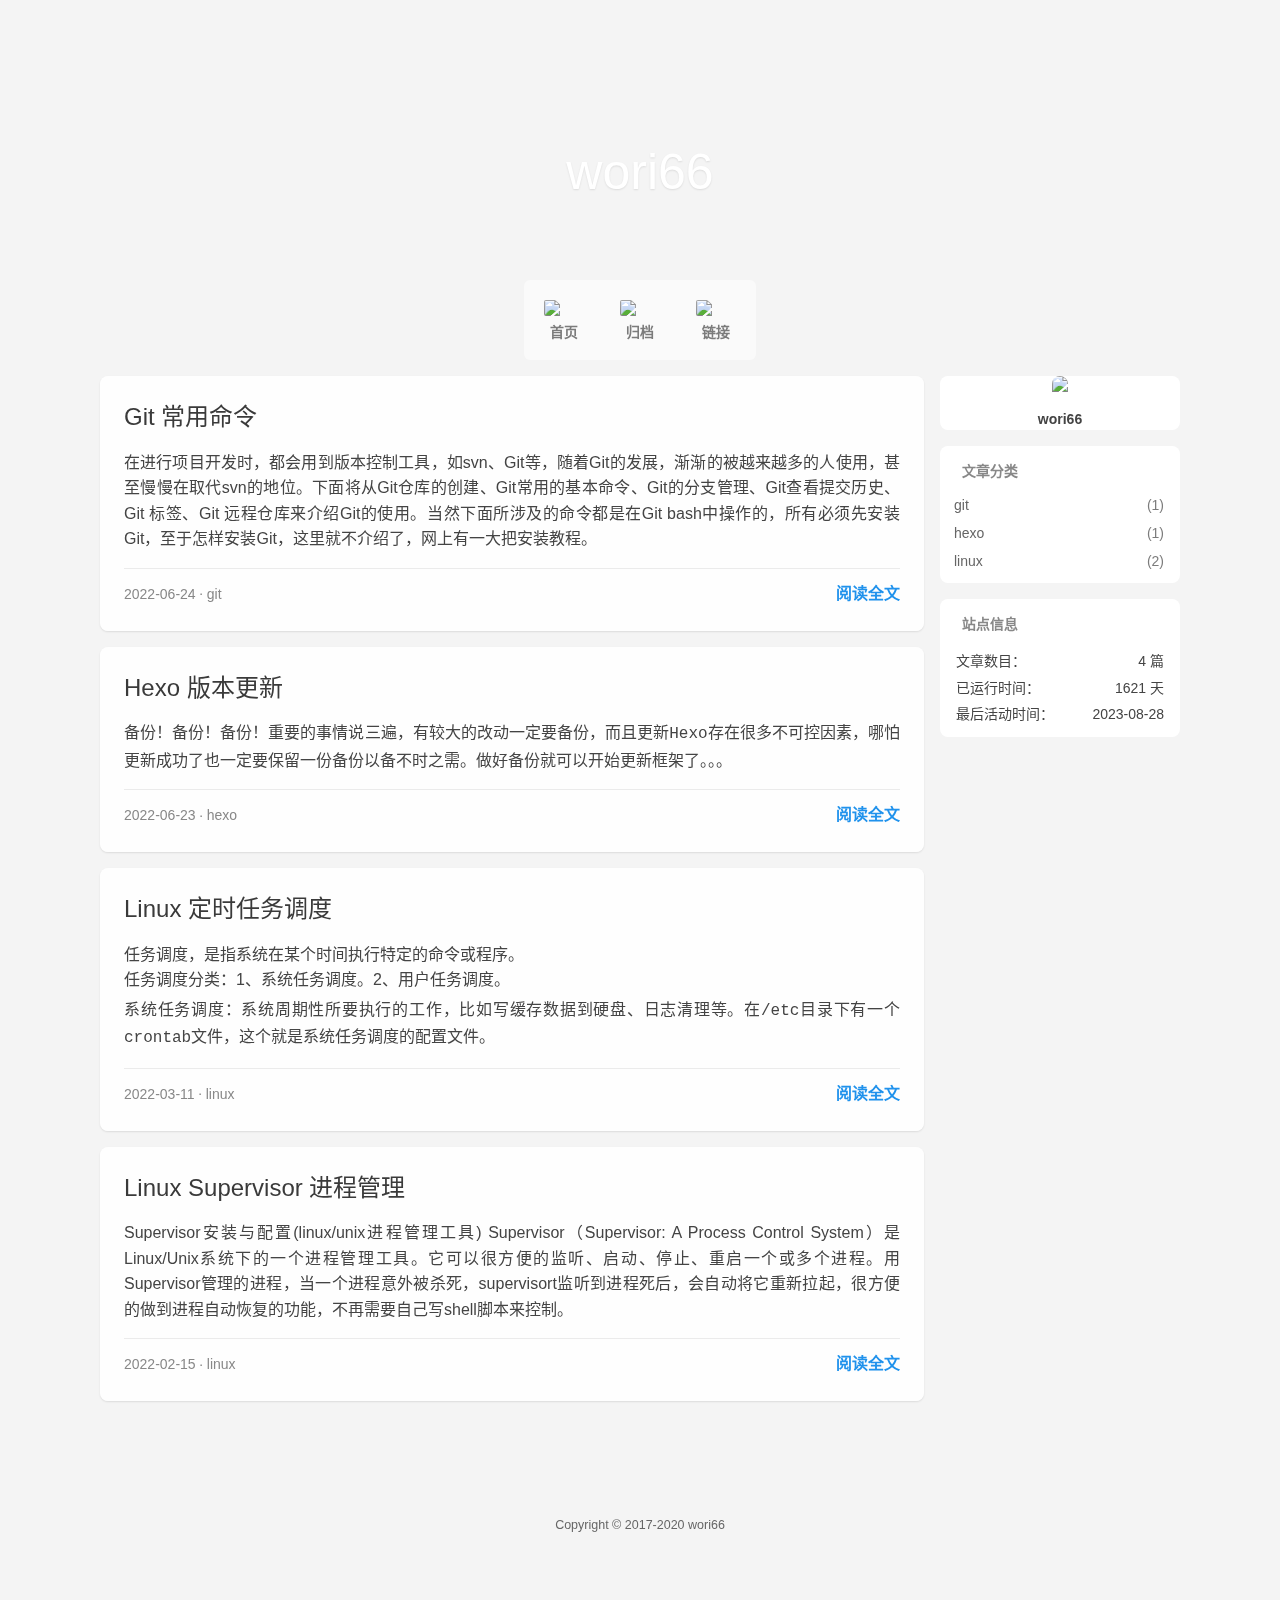
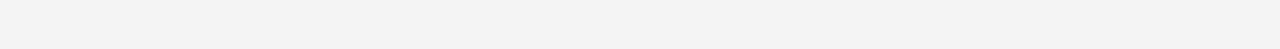
==== commit 5f1089e3: "Site updated: 2023-08-28 07:37:54" ====
--- a/index.html
+++ b/index.html
@@ -1739,7 +1739,7 @@
     debug: "env",
     cdn: {"js":{"app":"/js/app.js","parallax":"/js/plugins/parallax.js","rightMenu":"/js/plugins/rightMenu.js","rightMenus":"/js/plugins/rightMenus.js","sites":"/js/plugins/tags/sites.js","friends":"/js/plugins/tags/friends.js","contributors":"/js/plugins/tags/contributors.js","search":"/js/search/hexo.js"},"css":{"style":"/css/style.css"}},
     default: {"avatar":"https://unpkg.com/volantis-static@0.0.1654736714924/media/placeholder/avatar/round/3442075.svg","link":"https://unpkg.com/volantis-static@0.0.1654736714924/media/placeholder/link/8f277b4ee0ecd.svg","cover":"https://unpkg.com/volantis-static@0.0.1654736714924/media/placeholder/cover/76b86c0226ffd.svg","image":"https://unpkg.com/volantis-static@0.0.1654736714924/media/placeholder/image/2659360.svg"},
-    lastupdate: new Date(1690015097761),
+    lastupdate: new Date(1693208269201),
     sidebar: {
       for_page: ["blogger","category","tagcloud","webinfo"],
       for_post: ["category","tagcloud","toc"],
@@ -2779,7 +2779,7 @@
       
         <div class="webinfo-item">
           <div>最后活动时间：</div>
-          <div id="last-update-show">2023-07-22 日</div>
+          <div id="last-update-show">2023-08-28 日</div>
         </div>
       
     </div>
